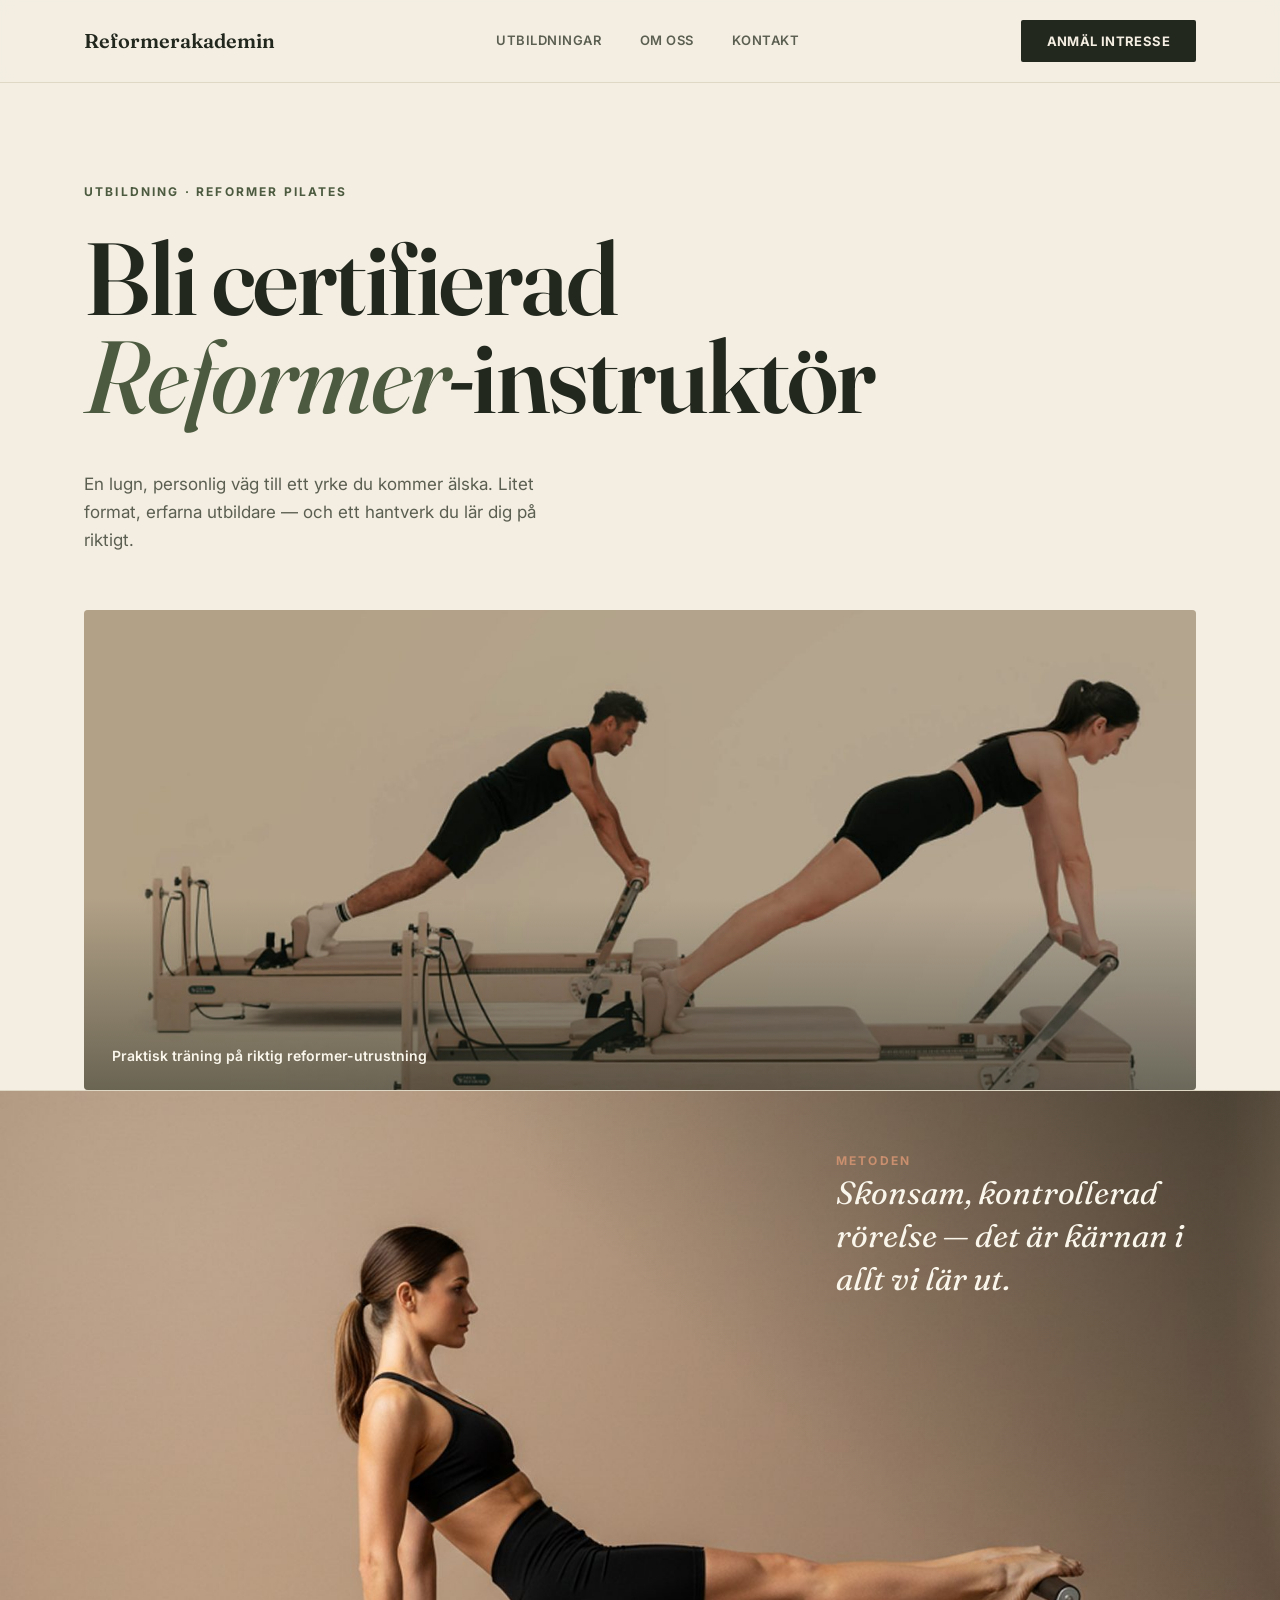
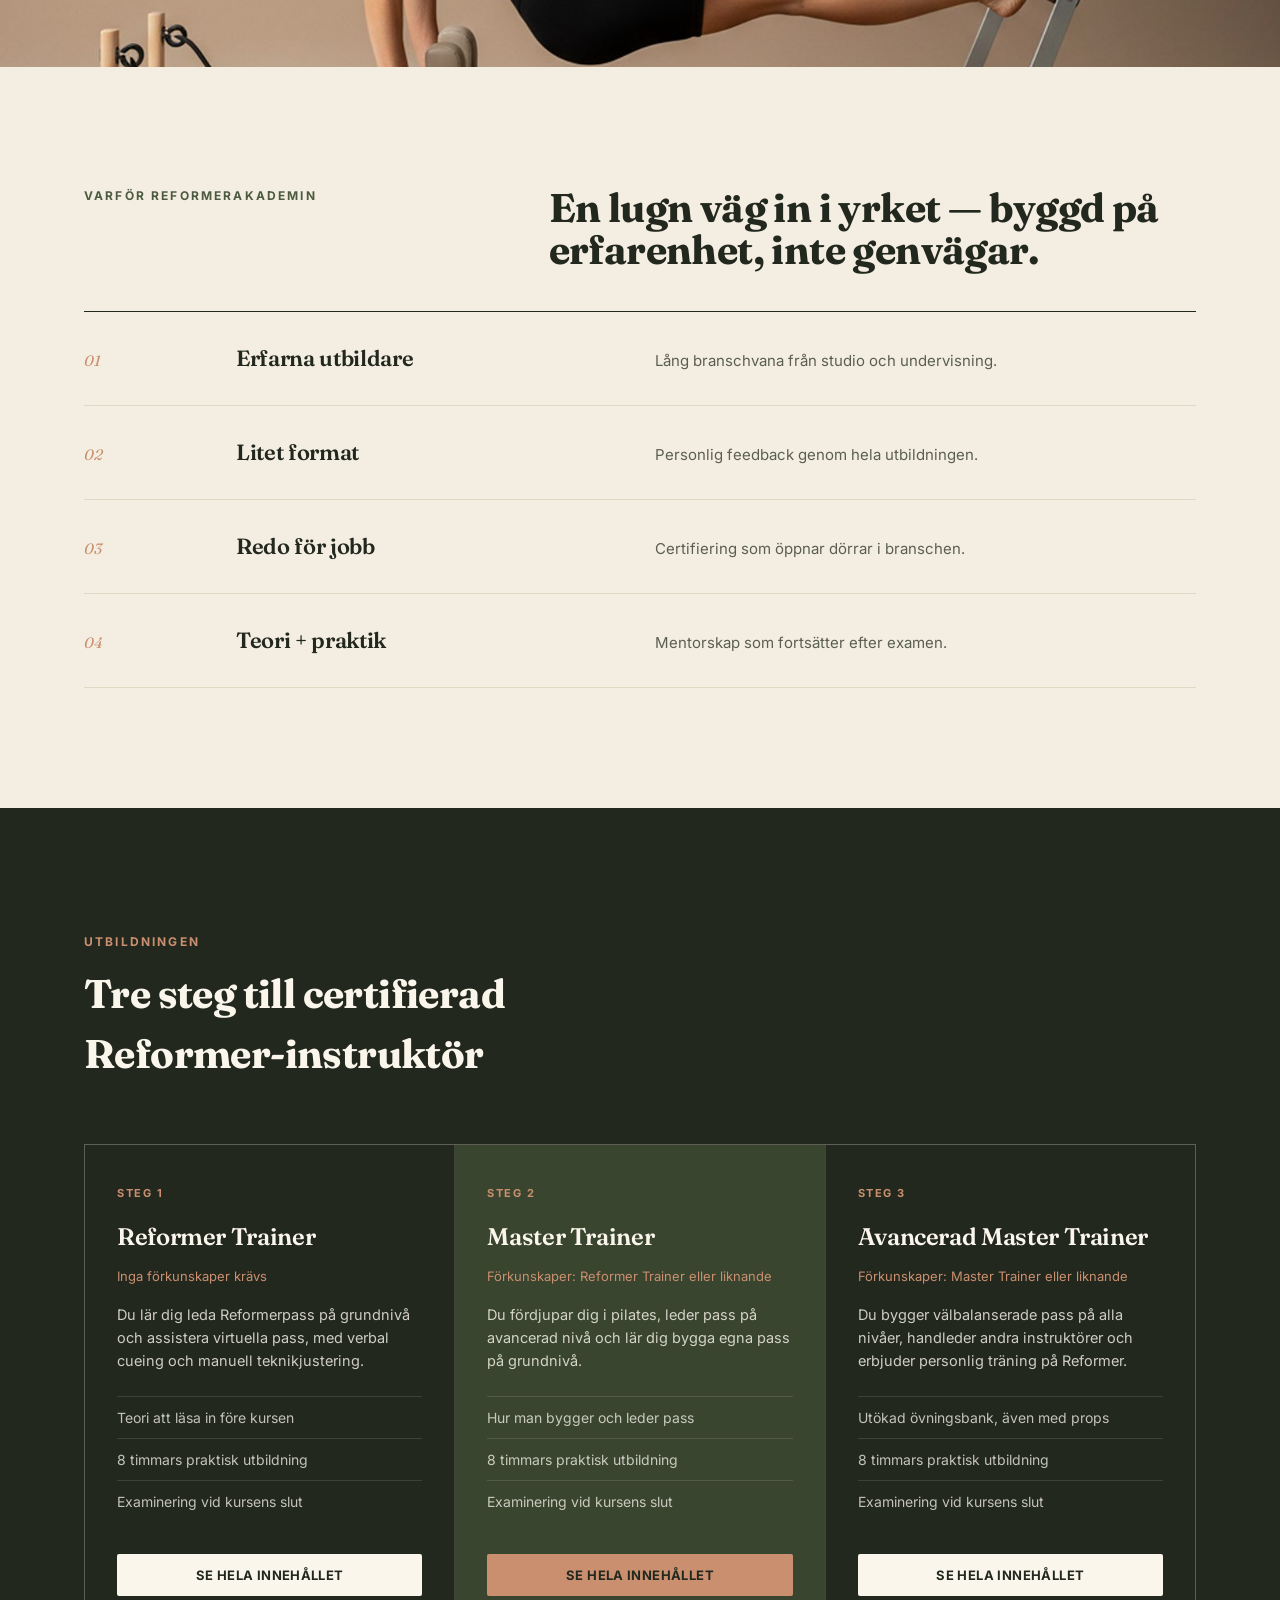
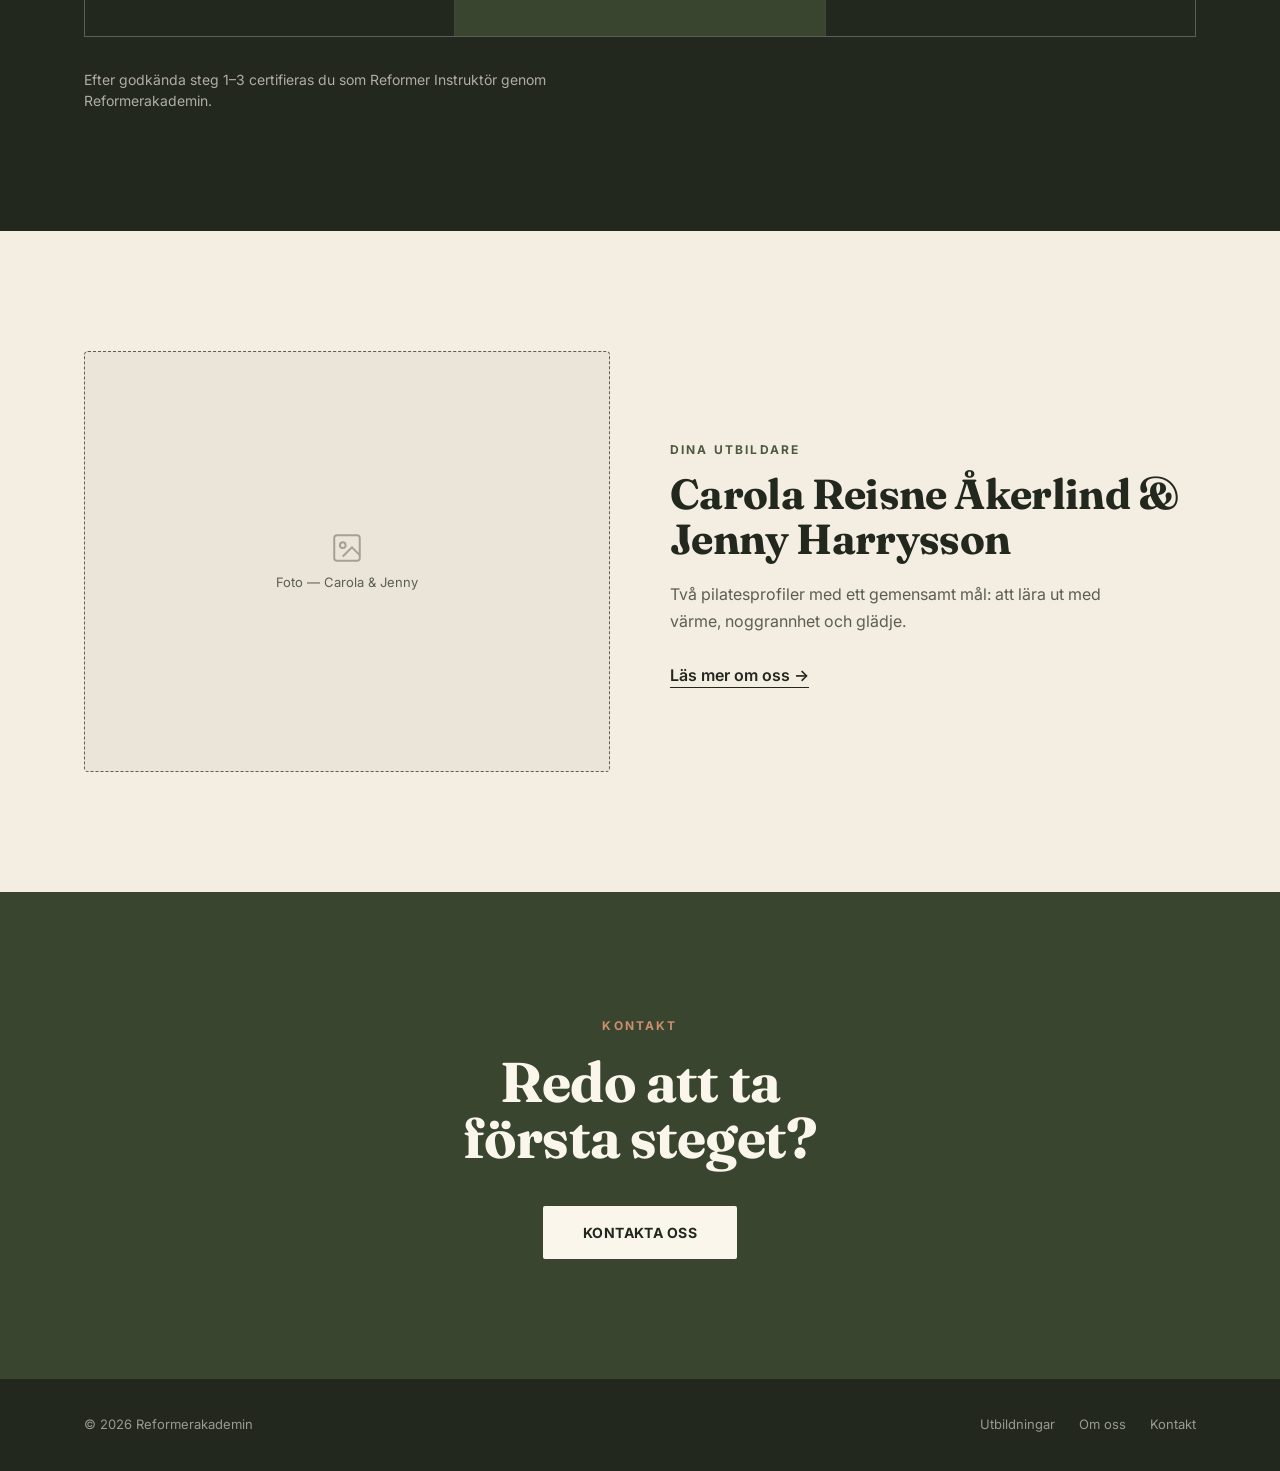
==== index.html @ a26cfe0d "Lägg in utbildningsstegen" ====
<!DOCTYPE html>
<html lang="sv">
<head>
  <meta charset="UTF-8">
  <meta name="viewport" content="width=device-width, initial-scale=1.0">
  <title>Reformerakademin — Utbildning till certifierad Reformer-instruktör</title>
  <meta name="description" content="Bli certifierad Reformer Pilates-instruktör. Personlig utbildning i litet format med erfarna utbildare och mentorskap efter examen.">
  <link rel="preconnect" href="https://fonts.googleapis.com">
  <link rel="preconnect" href="https://fonts.gstatic.com" crossorigin>
  <link href="https://fonts.googleapis.com/css2?family=Fraunces:ital,opsz,wght@0,9..144,340;0,9..144,600;0,9..144,780;1,9..144,500&family=Inter:wght@400;500;600;700&display=swap" rel="stylesheet">
  <link rel="stylesheet" href="assets/css/styles.css">
</head>
<body>
  <a class="skip-link" href="#main">Hoppa till innehåll</a>

  <!-- HEADER (samma på alla sidor) -->
  <header class="site-nav">
    <div class="wrap">
      <a href="index.html" class="logo">Reformerakademin</a>
      <nav aria-label="Huvudmeny">
        <div class="nav-links" id="nav-links">
          <a href="utbildningar.html">Utbildningar</a>
          <a href="om-oss.html">Om oss</a>
          <a href="kontakt.html">Kontakt</a>
        </div>
      </nav>
      <a href="kontakt.html" class="btn btn-primary nav-cta">Anmäl intresse</a>
      <button class="nav-toggle" aria-controls="nav-links" aria-expanded="false">Meny</button>
    </div>
  </header>

  <main id="main">

    <!-- HERO -->
    <section class="hero">
      <div class="wrap">
        <div class="hero-label">
          <span class="eyebrow">Utbildning · Reformer Pilates</span>
        </div>
        <h1>Bli certifierad<br><em>Reformer</em>-instruktör</h1>
        <div class="hero-sub">
          <p>En lugn, personlig väg till ett yrke du kommer älska. Litet format, erfarna utbildare — och ett hantverk du lär dig på riktigt.</p>
        </div>
        <div class="hero-media">
          <img src="assets/images/hero-reformer-plank.jpg" width="1639" height="908" alt="Två elever tränar plankrörelse på varsin reformer">
          <span class="cap">Praktisk träning på riktig reformer-utrustning</span>
        </div>
      </div>
    </section>

    <!-- BILDBRYTNING -->
    <div class="break">
      <img src="assets/images/metod-reformer-legpull.jpg" width="1639" height="908" alt="Elev tränar på reformer med fötterna mot fotbommen" loading="lazy">
      <div class="break-copy">
        <span class="eyebrow">Metoden</span>
        <p>Skonsam, kontrollerad rörelse — det är kärnan i allt vi lär ut.</p>
      </div>
    </div>

    <!-- VARFÖR -->
    <section class="why" id="varfor">
      <div class="wrap">
        <div class="why-top">
          <span class="eyebrow">Varför Reformerakademin</span>
          <h2>En lugn väg in i yrket — byggd på erfarenhet, inte genvägar.</h2>
        </div>
        <div class="why-list">
          <div class="why-row"><span class="mk">01</span><h3>Erfarna utbildare</h3><p>Lång branschvana från studio och undervisning.</p></div>
          <div class="why-row"><span class="mk">02</span><h3>Litet format</h3><p>Personlig feedback genom hela utbildningen.</p></div>
          <div class="why-row"><span class="mk">03</span><h3>Redo för jobb</h3><p>Certifiering som öppnar dörrar i branschen.</p></div>
          <div class="why-row"><span class="mk">04</span><h3>Teori + praktik</h3><p>Mentorskap som fortsätter efter examen.</p></div>
        </div>
      </div>
    </section>

    <!-- UTBILDNINGEN: tre steg -->
    <section class="pricing" id="utbildning">
      <div class="wrap">
        <span class="eyebrow">Utbildningen</span>
        <h2>Tre steg till certifierad Reformer-instruktör</h2>
        <div class="plans">
          <div class="plan">
            <span class="tagline">Steg 1</span>
            <h3>Reformer Trainer</h3>
            <p class="req">Inga förkunskaper krävs</p>
            <p class="summary">Du lär dig leda Reformerpass på grundnivå och assistera virtuella pass, med verbal cueing och manuell teknikjustering.</p>
            <ul>
              <li>Teori att läsa in före kursen</li>
              <li>8 timmars praktisk utbildning</li>
              <li>Examinering vid kursens slut</li>
            </ul>
            <a href="utbildningar.html#steg-1" class="btn">Se hela innehållet</a>
          </div>
          <div class="plan featured">
            <span class="tagline">Steg 2</span>
            <h3>Master Trainer</h3>
            <p class="req">Förkunskaper: Reformer Trainer eller liknande</p>
            <p class="summary">Du fördjupar dig i pilates, leder pass på avancerad nivå och lär dig bygga egna pass på grundnivå.</p>
            <ul>
              <li>Hur man bygger och leder pass</li>
              <li>8 timmars praktisk utbildning</li>
              <li>Examinering vid kursens slut</li>
            </ul>
            <a href="utbildningar.html#steg-2" class="btn">Se hela innehållet</a>
          </div>
          <div class="plan">
            <span class="tagline">Steg 3</span>
            <h3>Avancerad Master Trainer</h3>
            <p class="req">Förkunskaper: Master Trainer eller liknande</p>
            <p class="summary">Du bygger välbalanserade pass på alla nivåer, handleder andra instruktörer och erbjuder personlig träning på Reformer.</p>
            <ul>
              <li>Utökad övningsbank, även med props</li>
              <li>8 timmars praktisk utbildning</li>
              <li>Examinering vid kursens slut</li>
            </ul>
            <a href="utbildningar.html#steg-3" class="btn">Se hela innehållet</a>
          </div>
        </div>
        <p class="plans-note">Efter godkända steg 1–3 certifieras du som Reformer Instruktör genom Reformerakademin.</p>
      </div>
    </section>

    <!-- OM OSS-TEASER -->
    <section class="teaser">
      <div class="wrap teaser-grid">
        <div class="photo-placeholder" role="img" aria-label="Plats för foto av Carola och Jenny">
          <svg viewBox="0 0 24 24" fill="none" stroke="currentColor" stroke-width="1.4"><rect x="3" y="3" width="18" height="18" rx="2"/><circle cx="9" cy="10" r="2"/><path d="M21 17l-5.5-5.5L9 18"/></svg>
          <span>Foto — Carola &amp; Jenny</span>
        </div>
        <div>
          <span class="eyebrow">Dina utbildare</span>
          <h2>Carola Reisne Åkerlind &amp; Jenny Harrysson</h2>
          <p>Två pilatesprofiler med ett gemensamt mål: att lära ut med värme, noggrannhet och glädje.</p>
          <a href="om-oss.html" class="text-link">Läs mer om oss →</a>
        </div>
      </div>
    </section>

    <!-- CTA -->
    <section class="cta">
      <div class="wrap">
        <span class="eyebrow">Kontakt</span>
        <h2>Redo att ta<br>första steget?</h2>
        <a href="kontakt.html" class="btn btn-light">Kontakta oss</a>
      </div>
    </section>

  </main>

  <!-- FOOTER (samma på alla sidor) -->
  <footer class="site-footer">
    <div class="wrap">
      <span>© 2026 Reformerakademin</span>
      <div class="footer-links">
        <a href="utbildningar.html">Utbildningar</a>
        <a href="om-oss.html">Om oss</a>
        <a href="kontakt.html">Kontakt</a>
      </div>
    </div>
  </footer>

  <script src="assets/js/main.js" defer></script>
</body>
</html>
---- assets/css/styles.css ----
/* ==========================================================================
   Reformerakademin — styles.css
   1. Design tokens (ändra färger & typsnitt HÄR)
   2. Bas
   3. Komponenter (nav, knappar, sektioner)
   4. Sidspecifikt (om-oss, kontakt)
   5. Responsivt
   ========================================================================== */

/* 1. DESIGN TOKENS ------------------------------------------------------- */
:root {
  /* Färger */
  --cream: #F4EEE2;        /* primär bakgrund (beige) */
  --paper: #FAF6EC;        /* ljusare ytor */
  --ink: #23281F;          /* text & mörka sektioner */
  --ink-soft: #5B5F51;     /* sekundär text */
  --moss: #4C5B3F;         /* sekundärfärg (mossgrön) */
  --moss-deep: #3A4530;    /* mörkare grön */
  --blush: #C98F6E;        /* accent (varm lera) */
  --line: #DFD8C4;         /* tunna linjer */

  /* Typsnitt (byt även <link> till Google Fonts i HTML-filerna) */
  --font-display: 'Fraunces', Georgia, serif;
  --font-body: 'Inter', system-ui, sans-serif;

  /* Layout */
  --wrap: 1200px;
  --gutter: 44px;
}

/* 2. BAS ----------------------------------------------------------------- */
*, *::before, *::after { box-sizing: border-box; margin: 0; padding: 0; }
html { scroll-behavior: smooth; }
body {
  background: var(--cream);
  color: var(--ink);
  font-family: var(--font-body);
  -webkit-font-smoothing: antialiased;
  line-height: 1.5;
}
img { max-width: 100%; display: block; }
a { color: inherit; text-decoration: none; }
h1, h2, h3 { font-family: var(--font-display); letter-spacing: -.015em; }
.wrap { max-width: var(--wrap); margin: 0 auto; padding: 0 var(--gutter); }
.eyebrow {
  font-size: 12px; letter-spacing: .18em; text-transform: uppercase;
  color: var(--moss); font-weight: 700;
}
.skip-link {
  position: absolute; left: -9999px; top: 8px; background: var(--ink); color: var(--paper);
  padding: 10px 16px; z-index: 100;
}
.skip-link:focus { left: 8px; }
:focus-visible { outline: 2px solid var(--blush); outline-offset: 3px; }

/* 3. KOMPONENTER --------------------------------------------------------- */

/* Knappar */
.btn {
  display: inline-block; padding: 13px 26px; border-radius: 2px; border: 0; cursor: pointer;
  font: 700 13px var(--font-body); letter-spacing: .03em; text-transform: uppercase;
}
.btn-primary { background: var(--ink); color: var(--cream); }
.btn-primary:hover { background: var(--moss-deep); }
.btn-light { background: var(--paper); color: var(--ink); }
.btn-blush { background: var(--blush); color: var(--ink); }

/* Navigation */
.site-nav {
  position: sticky; top: 0; z-index: 50;
  background: rgba(244, 238, 226, .92); backdrop-filter: blur(8px);
  border-bottom: 1px solid var(--line);
}
.site-nav .wrap { display: flex; align-items: center; justify-content: space-between; height: 82px; }
.logo { font-family: var(--font-display); font-weight: 600; font-size: 20px; }
.nav-links { display: flex; gap: 38px; font-size: 13px; letter-spacing: .04em; text-transform: uppercase; font-weight: 600; color: var(--ink-soft); }
.nav-links a:hover, .nav-links a[aria-current="page"] { color: var(--moss); }
.nav-toggle { display: none; background: none; border: 1px solid var(--ink); padding: 8px 14px; font: 600 12px var(--font-body); letter-spacing: .06em; text-transform: uppercase; cursor: pointer; color: var(--ink); }
.nav-cta { display: inline-block; }

/* Hero */
.hero { padding: 100px 0 0; border-bottom: 1px solid var(--line); }
.hero-label { display: flex; justify-content: space-between; align-items: baseline; margin-bottom: 28px; }
.hero h1 { font-size: clamp(44px, 8vw, 112px); line-height: .96; font-weight: 600; }
.hero h1 em { font-style: italic; font-weight: 500; color: var(--moss); }
.hero-sub { padding: 44px 0 0; }
.hero-sub p { font-size: 17px; color: var(--ink-soft); line-height: 1.65; max-width: 460px; }
.hero-media { position: relative; height: 480px; margin-top: 56px; overflow: hidden; border-radius: 4px; background: #DED2BC; }
.hero-media img { width: 100%; height: 100%; object-fit: cover; object-position: center 42%; }
.hero-media::after { content: ""; position: absolute; inset: 0; background: linear-gradient(180deg, rgba(35,40,31,0) 60%, rgba(35,40,31,.5) 100%); }
.hero-media .cap { position: absolute; bottom: 24px; left: 28px; color: var(--paper); font-size: 14px; z-index: 2; font-weight: 600; }

/* Bildbrytning */
.break { position: relative; height: 64vh; min-height: 440px; overflow: hidden; }
.break img { width: 100%; height: 100%; object-fit: cover; object-position: center 38%; }
/* Texten ligger uppe till höger, där bilden har tom yta (motivet sitter till vänster/mitten) */
.break::after { content: ""; position: absolute; inset: 0; background: linear-gradient(225deg, rgba(35,40,31,.5) 0%, rgba(35,40,31,0) 45%); }
.break-copy { position: absolute; z-index: 2; right: max(var(--gutter), calc((100vw - var(--wrap)) / 2 + var(--gutter))); top: 56px; max-width: 360px; }
.break-copy .eyebrow { color: var(--blush); margin-bottom: 16px; }
.break-copy p { font-family: var(--font-display); font-style: italic; font-size: clamp(22px, 2.6vw, 32px); color: var(--paper); line-height: 1.35; }

/* Varför */
.why { padding: 120px 0; }
.why-top { display: grid; grid-template-columns: 1fr 1.6fr; gap: 60px; margin-bottom: 8px; }
.why-top h2 { font-size: 40px; line-height: 1.05; }
.why-list { border-top: 1px solid var(--ink); margin-top: 40px; }
.why-row { display: grid; grid-template-columns: 120px 1fr 1.4fr; gap: 32px; padding: 30px 0; border-bottom: 1px solid var(--line); align-items: baseline; }
.why-row .mk { font-family: var(--font-display); font-style: italic; font-size: 15px; color: var(--blush); }
.why-row h3 { font-size: 22px; font-weight: 600; }
.why-row p { font-size: 15px; color: var(--ink-soft); }

/* Priser */
.pricing { background: var(--ink); color: var(--paper); padding: 120px 0; }
.pricing .eyebrow { color: var(--blush); }
.pricing h2 { font-size: 40px; color: var(--paper); margin: 12px 0 60px; max-width: 520px; }
.plans { display: grid; grid-template-columns: repeat(3, 1fr); gap: 1px; background: rgba(250,246,236,.14); border: 1px solid rgba(250,246,236,.14); }
.plan { background: var(--ink); padding: 40px 32px; display: flex; flex-direction: column; }
.plan.featured { background: var(--moss-deep); }
.plan .tagline { font-size: 11px; letter-spacing: .14em; text-transform: uppercase; color: var(--blush); font-weight: 700; margin-bottom: 18px; }
.plan h3 { font-size: 24px; font-weight: 600; margin-bottom: 18px; color: var(--paper); }
.plan .price { font-family: var(--font-display); font-size: 32px; font-style: italic; margin-bottom: 26px; }
.plan .price span { font: 400 13px var(--font-body); opacity: .6; }
.plan ul { list-style: none; margin-bottom: 32px; flex: 1; }
.plan li { font-size: 14px; padding: 10px 0; border-top: 1px solid rgba(250,246,236,.12); color: rgba(250,246,236,.75); }
.plan .req { font-size: 13px; color: var(--blush); margin: -6px 0 16px; }
.plan .summary { font-size: 14.5px; color: rgba(250,246,236,.8); line-height: 1.6; margin-bottom: 24px; }
.plans-note { margin-top: 32px; font-size: 14px; color: rgba(250,246,236,.65); max-width: 560px; }
.plan .btn { background: var(--paper); color: var(--ink); text-align: center; }
.plan.featured .btn { background: var(--blush); }

/* Utbildningar (egen sida) */
.step { padding: 90px 0; border-bottom: 1px solid var(--line); scroll-margin-top: 82px; }
.step:nth-of-type(even) { background: var(--paper); }
.step-head { max-width: 720px; margin-bottom: 52px; }
.step-head h2 { font-size: clamp(32px, 4.5vw, 52px); line-height: 1.05; margin: 12px 0 16px; }
.step-head .req { font-size: 13px; text-transform: uppercase; letter-spacing: .08em; color: var(--moss); font-weight: 700; margin-bottom: 18px; }
.step-head p { font-size: 17px; color: var(--ink-soft); line-height: 1.65; }
.step-cols { display: grid; grid-template-columns: 1.3fr 1fr 1fr; gap: 56px; }
.step h3 { font-size: 20px; font-weight: 600; margin-bottom: 18px; padding-bottom: 14px; border-bottom: 1px solid var(--ink); }
.step h4 { font-family: var(--font-body); font-size: 12px; letter-spacing: .12em; text-transform: uppercase; color: var(--moss); font-weight: 700; margin: 22px 0 8px; }
.step h4:first-of-type { margin-top: 0; }
.step ul { list-style: none; }
.step li { font-size: 15px; color: var(--ink-soft); line-height: 1.5; padding: 8px 0; border-bottom: 1px solid var(--line); }
.step li:last-child { border-bottom: 0; }
.step ul.checks li { padding-left: 26px; position: relative; }
.step ul.checks li::before { content: "✓"; position: absolute; left: 0; color: var(--moss); font-weight: 700; }
.cert-note { padding: 80px 0; text-align: center; }
.cert-note p { font-family: var(--font-display); font-size: clamp(22px, 3vw, 32px); line-height: 1.3; max-width: 760px; margin: 14px auto 0; }

/* Om oss-teaser (startsida) */
.teaser { padding: 120px 0; }
.teaser-grid { display: grid; grid-template-columns: 1fr 1fr; gap: 60px; align-items: center; }
.teaser h2 { font-size: 42px; line-height: 1.05; margin: 12px 0 20px; }
.teaser p { color: var(--ink-soft); font-size: 16px; line-height: 1.7; margin-bottom: 28px; max-width: 460px; }
.text-link { font-weight: 600; border-bottom: 1px solid var(--ink); padding-bottom: 2px; }

/* Fotoplatshållare (byt mot <img> när du har porträtt) */
.photo-placeholder {
  width: 100%; aspect-ratio: 5 / 4; border-radius: 4px; border: 1px dashed var(--ink-soft);
  background: rgba(76,91,63,.05); display: flex; flex-direction: column; align-items: center; justify-content: center;
  gap: 8px; color: var(--ink-soft); text-align: center; font-size: 13px;
}
.photo-placeholder svg { width: 34px; height: 34px; opacity: .5; }

/* CTA */
.cta { background: var(--moss-deep); color: var(--paper); padding: 120px 0; text-align: center; }
.cta .eyebrow { color: var(--blush); }
.cta h2 { font-size: clamp(36px, 5vw, 56px); margin: 18px 0 40px; line-height: 1; }
.cta .btn { padding: 18px 40px; font-size: 14px; }

/* Footer */
.site-footer { background: var(--ink); color: rgba(250,246,236,.55); padding: 36px 0; font-size: 13px; }
.site-footer .wrap { display: flex; justify-content: space-between; gap: 20px; flex-wrap: wrap; }
.site-footer a:hover { color: var(--paper); }
.footer-links { display: flex; gap: 24px; }

/* 4. SIDSPECIFIKT -------------------------------------------------------- */
.page-head { padding: 90px 0 60px; border-bottom: 1px solid var(--line); }
.page-head h1 { font-size: clamp(40px, 6vw, 80px); line-height: 1; margin-top: 14px; font-weight: 600; }
.page-head p { margin-top: 22px; font-size: 17px; color: var(--ink-soft); max-width: 560px; line-height: 1.65; }

.founders { padding: 100px 0; }
.founders-grid { display: grid; grid-template-columns: 1fr 1fr; gap: 48px; }
.founder-card { border-top: 1px solid var(--ink); padding-top: 24px; }
.founder-card .photo-placeholder { margin-bottom: 22px; }
.founder-card .role { font-size: 13px; text-transform: uppercase; letter-spacing: .08em; color: var(--moss); font-weight: 700; }
.founder-card h2 { font-size: 28px; margin: 6px 0 12px; }
.founder-card p { font-size: 15px; color: var(--ink-soft); line-height: 1.7; }

.contact { padding: 90px 0 120px; }
.contact-grid { display: grid; grid-template-columns: 1fr 1.2fr; gap: 80px; }
.contact h2 { font-size: 36px; line-height: 1.1; margin: 12px 0 18px; }
.contact-intro p { color: var(--ink-soft); line-height: 1.7; max-width: 380px; }
.form { display: grid; gap: 20px; }
.field label { display: block; font-size: 12px; letter-spacing: .1em; text-transform: uppercase; font-weight: 700; margin-bottom: 8px; color: var(--ink-soft); }
.field input, .field select, .field textarea {
  width: 100%; padding: 14px 16px; background: var(--paper); border: 1px solid var(--line); border-radius: 2px;
  font: 400 15px var(--font-body); color: var(--ink);
}
.field textarea { min-height: 150px; resize: vertical; }
.field input:focus, .field select:focus, .field textarea:focus { outline: 2px solid var(--moss); border-color: var(--moss); }
.hidden { display: none; }

.center-page { min-height: 62vh; display: flex; align-items: center; text-align: center; }
.center-page h1 { font-size: clamp(40px, 6vw, 72px); margin: 14px 0 20px; }
.center-page p { color: var(--ink-soft); margin-bottom: 32px; }

/* 5. RESPONSIVT ---------------------------------------------------------- */
@media (max-width: 900px) {
  :root { --gutter: 22px; }
  .nav-toggle { display: inline-block; }
  .nav-cta { display: none; }
  .nav-links {
    display: none; position: absolute; top: 82px; left: 0; right: 0; flex-direction: column; gap: 0;
    background: var(--cream); border-bottom: 1px solid var(--line);
  }
  .nav-links.open { display: flex; }
  .nav-links a { padding: 18px var(--gutter); border-top: 1px solid var(--line); }
  .hero { padding-top: 56px; }
  .hero-media { height: 300px; }
  .why-top, .teaser-grid, .founders-grid, .contact-grid, .plans, .step-cols { grid-template-columns: 1fr; }
  .step-cols { gap: 36px; }
  .step { padding: 64px 0; }
  .why-top { gap: 16px; }
  .why-row { grid-template-columns: 1fr; gap: 8px; }
  /* Mobil: citatet under bilden istället för över */
  .break { height: auto; min-height: 0; }
  .break img { height: 340px; }
  .break::after { display: none; }
  .break-copy { position: static; max-width: none; background: var(--ink); padding: 32px var(--gutter); }
  .contact-grid { gap: 40px; }
}
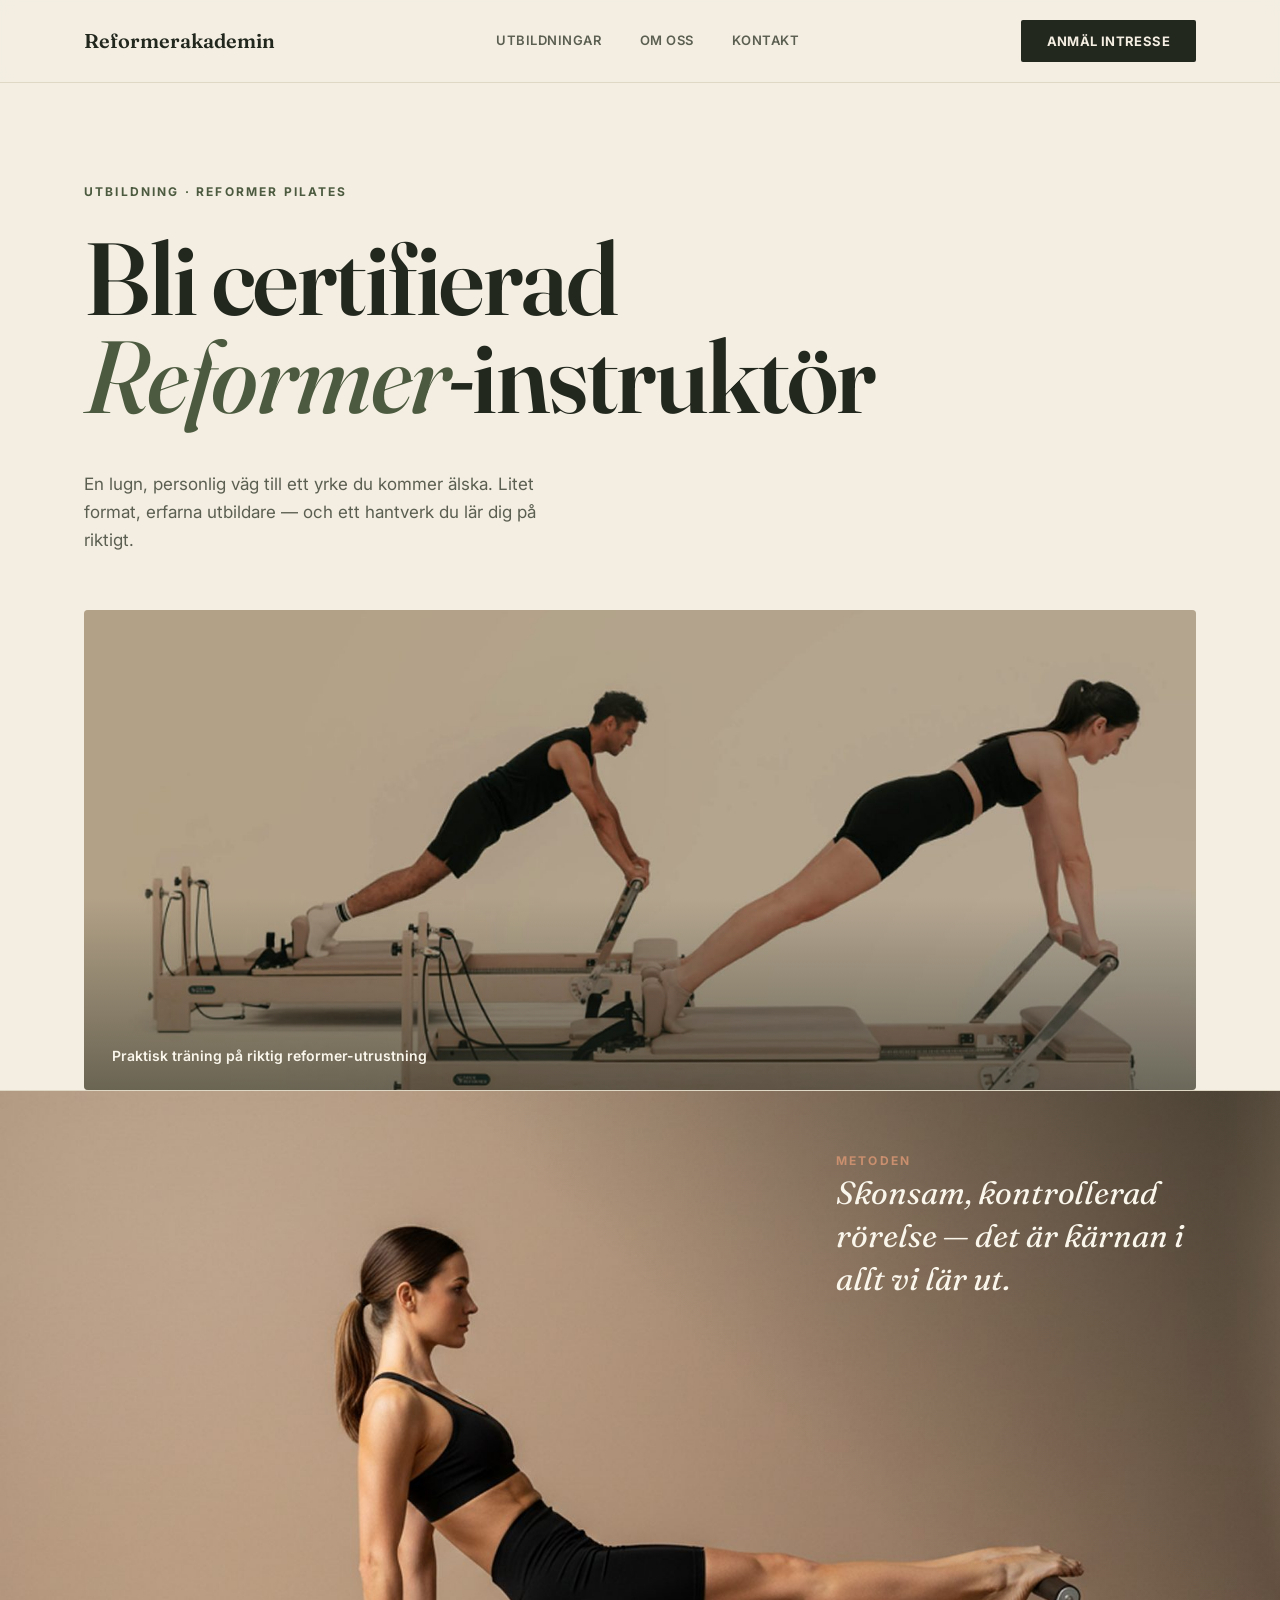
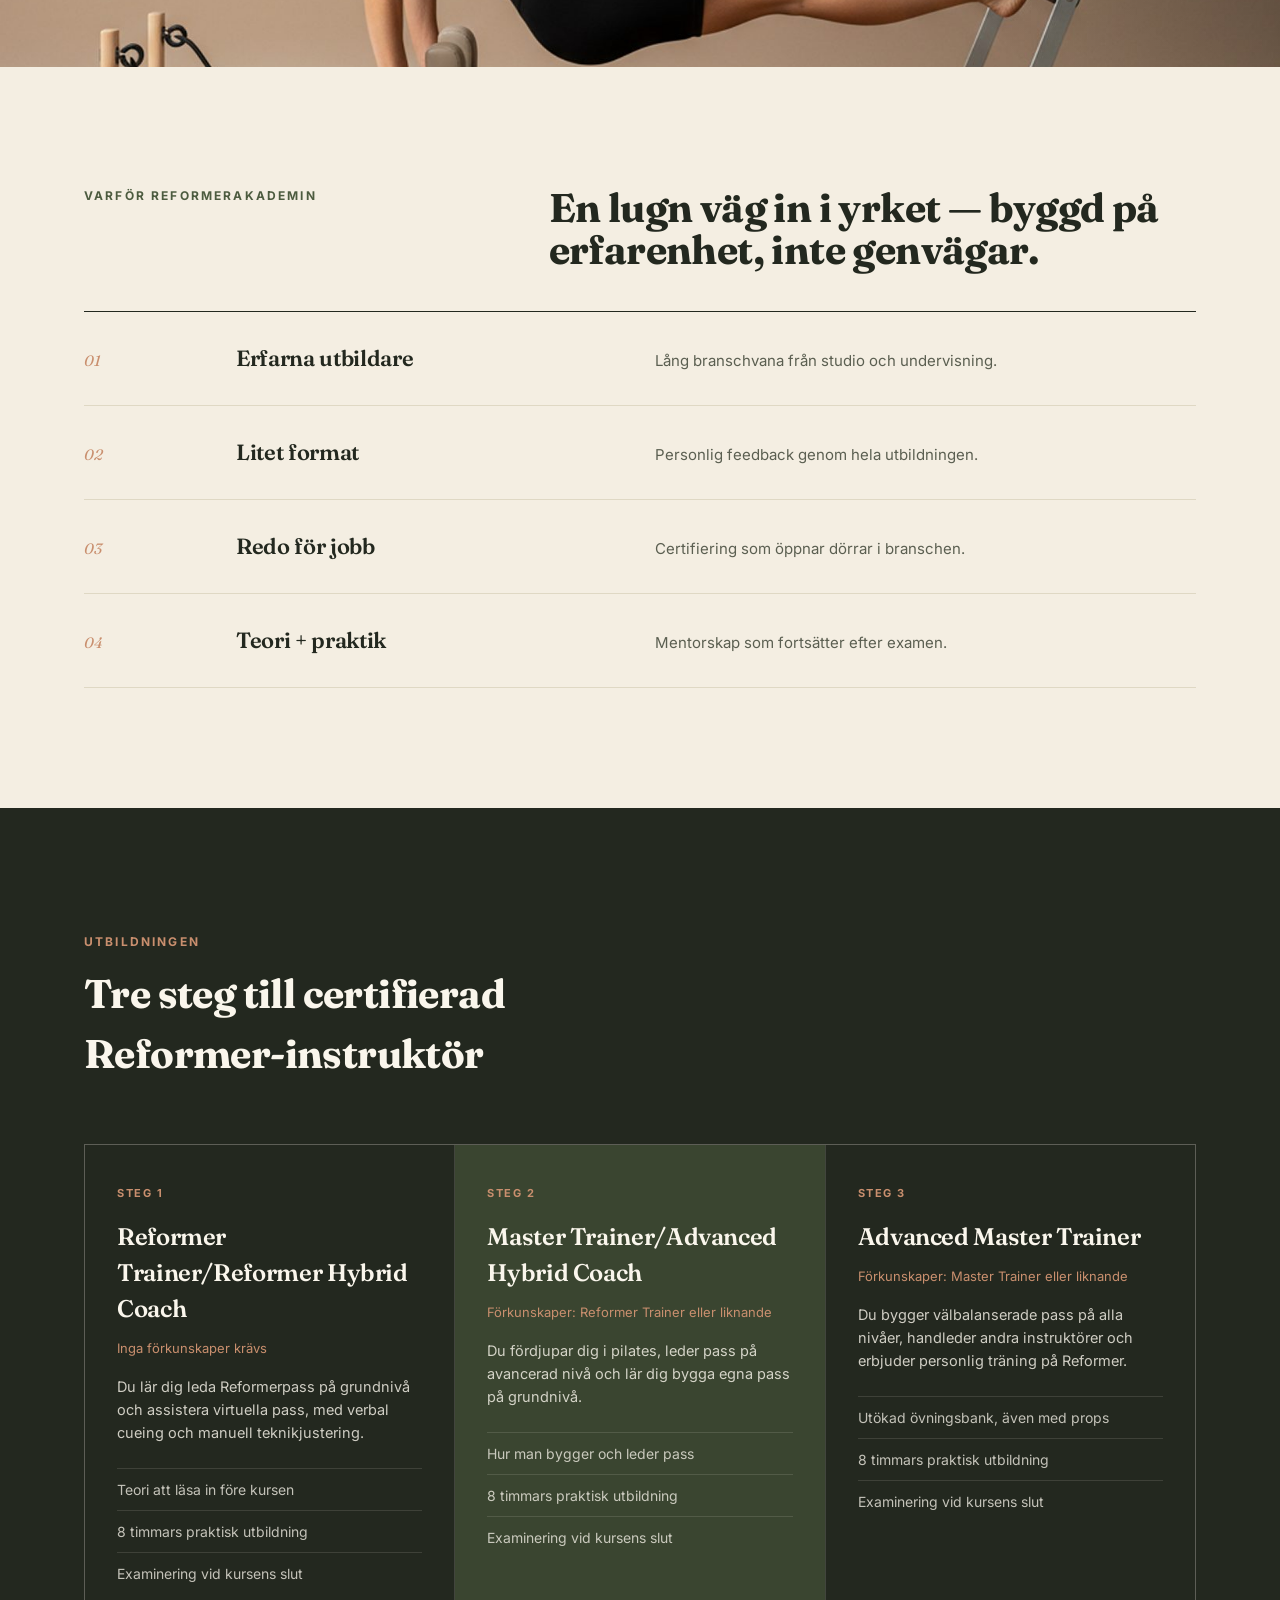
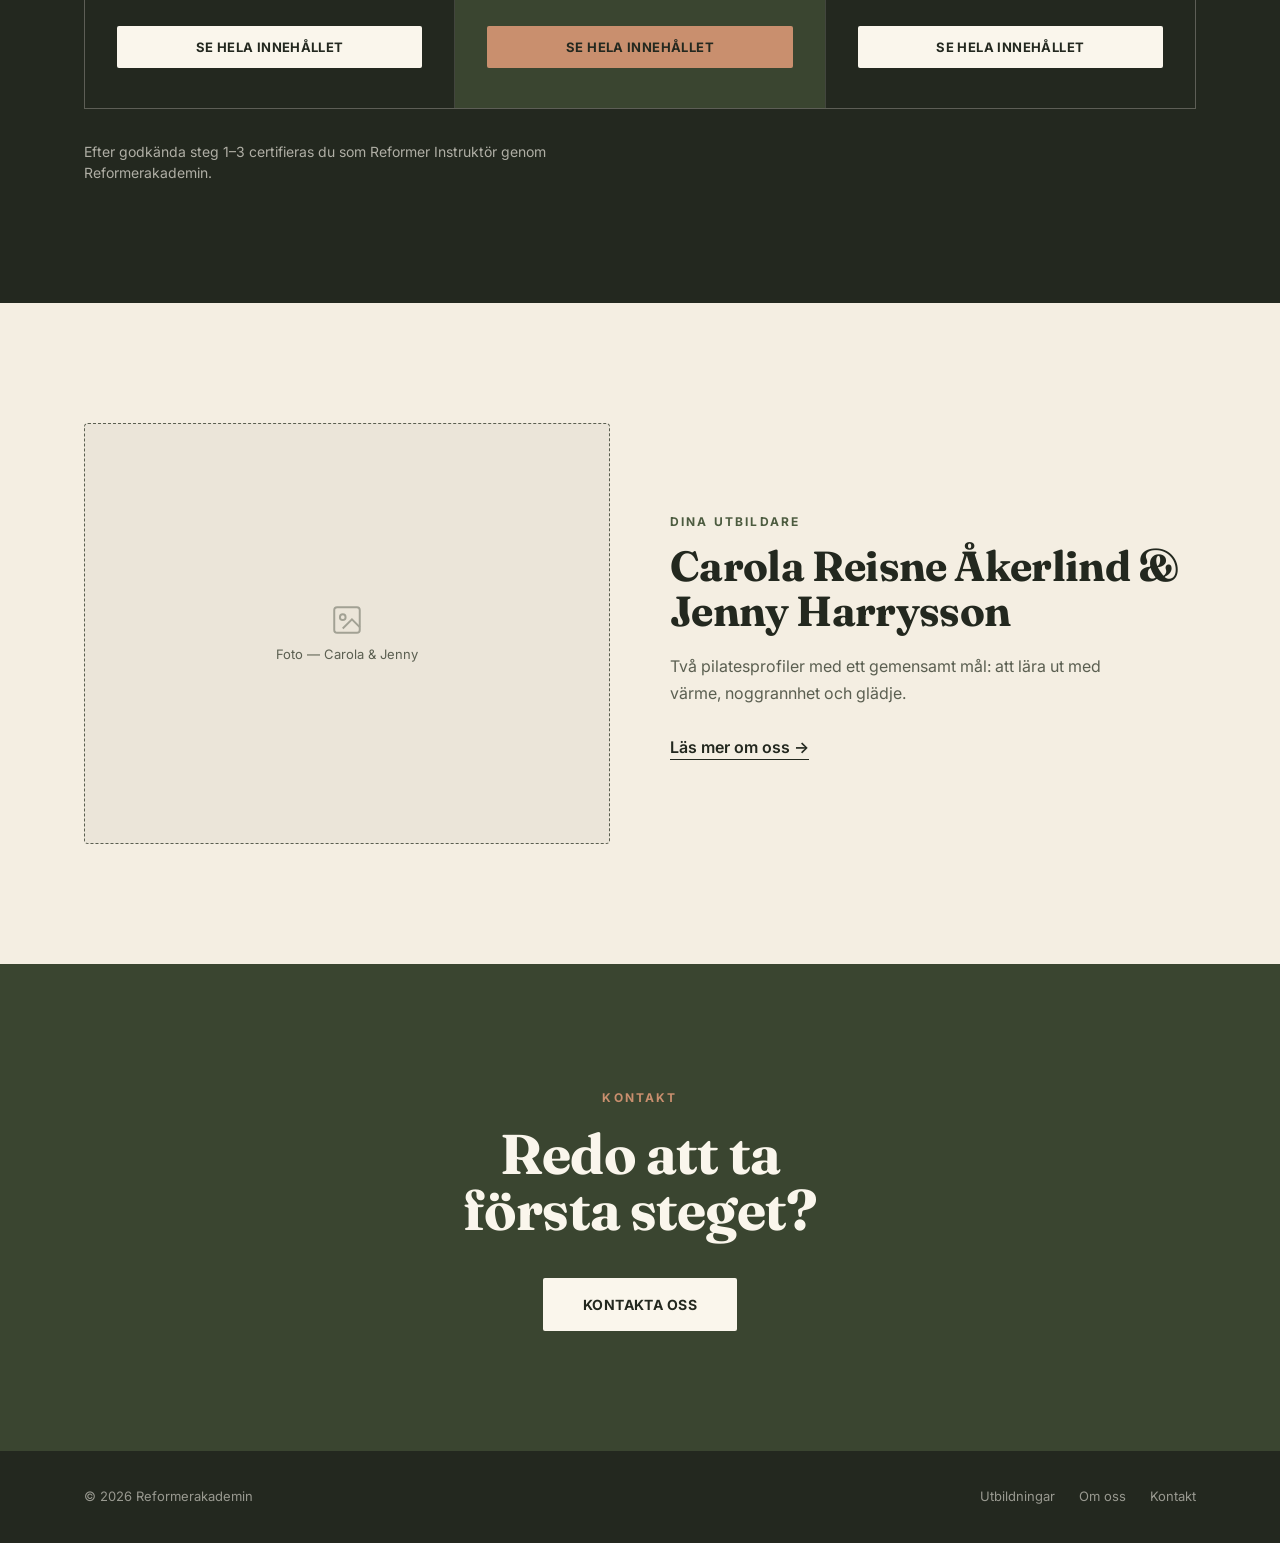
==== commit 47d97892: "ändringar i namn på utbildningar" ====
--- a/index.html
+++ b/index.html
@@ -1,164 +1,247 @@
-<!DOCTYPE html>
+<!doctype html>
 <html lang="sv">
-<head>
-  <meta charset="UTF-8">
-  <meta name="viewport" content="width=device-width, initial-scale=1.0">
-  <title>Reformerakademin — Utbildning till certifierad Reformer-instruktör</title>
-  <meta name="description" content="Bli certifierad Reformer Pilates-instruktör. Personlig utbildning i litet format med erfarna utbildare och mentorskap efter examen.">
-  <link rel="preconnect" href="https://fonts.googleapis.com">
-  <link rel="preconnect" href="https://fonts.gstatic.com" crossorigin>
-  <link href="https://fonts.googleapis.com/css2?family=Fraunces:ital,opsz,wght@0,9..144,340;0,9..144,600;0,9..144,780;1,9..144,500&family=Inter:wght@400;500;600;700&display=swap" rel="stylesheet">
-  <link rel="stylesheet" href="assets/css/styles.css">
-</head>
-<body>
-  <a class="skip-link" href="#main">Hoppa till innehåll</a>
-
-  <!-- HEADER (samma på alla sidor) -->
-  <header class="site-nav">
-    <div class="wrap">
-      <a href="index.html" class="logo">Reformerakademin</a>
-      <nav aria-label="Huvudmeny">
-        <div class="nav-links" id="nav-links">
+  <head>
+    <meta charset="UTF-8" />
+    <meta name="viewport" content="width=device-width, initial-scale=1.0" />
+    <title>
+      Reformerakademin — Utbildning till certifierad Reformer-instruktör
+    </title>
+    <meta
+      name="description"
+      content="Bli certifierad Reformer Pilates-instruktör. Personlig utbildning i litet format med erfarna utbildare och mentorskap efter examen."
+    />
+    <link rel="preconnect" href="https://fonts.googleapis.com" />
+    <link rel="preconnect" href="https://fonts.gstatic.com" crossorigin />
+    <link
+      href="https://fonts.googleapis.com/css2?family=Fraunces:ital,opsz,wght@0,9..144,340;0,9..144,600;0,9..144,780;1,9..144,500&family=Inter:wght@400;500;600;700&display=swap"
+      rel="stylesheet"
+    />
+    <link rel="stylesheet" href="assets/css/styles.css" />
+  </head>
+  <body>
+    <a class="skip-link" href="#main">Hoppa till innehåll</a>
+
+    <!-- HEADER (samma på alla sidor) -->
+    <header class="site-nav">
+      <div class="wrap">
+        <a href="index.html" class="logo">Reformerakademin</a>
+        <nav aria-label="Huvudmeny">
+          <div class="nav-links" id="nav-links">
+            <a href="utbildningar.html">Utbildningar</a>
+            <a href="om-oss.html">Om oss</a>
+            <a href="kontakt.html">Kontakt</a>
+          </div>
+        </nav>
+        <a href="kontakt.html" class="btn btn-primary nav-cta"
+          >Anmäl intresse</a
+        >
+        <button
+          class="nav-toggle"
+          aria-controls="nav-links"
+          aria-expanded="false"
+        >
+          Meny
+        </button>
+      </div>
+    </header>
+
+    <main id="main">
+      <!-- HERO -->
+      <section class="hero">
+        <div class="wrap">
+          <div class="hero-label">
+            <span class="eyebrow">Utbildning · Reformer Pilates</span>
+          </div>
+          <h1>Bli certifierad<br /><em>Reformer</em>-instruktör</h1>
+          <div class="hero-sub">
+            <p>
+              En lugn, personlig väg till ett yrke du kommer älska. Litet
+              format, erfarna utbildare — och ett hantverk du lär dig på
+              riktigt.
+            </p>
+          </div>
+          <div class="hero-media">
+            <img
+              src="assets/images/hero-reformer-plank.jpg"
+              width="1639"
+              height="908"
+              alt="Två elever tränar plankrörelse på varsin reformer"
+            />
+            <span class="cap"
+              >Praktisk träning på riktig reformer-utrustning</span
+            >
+          </div>
+        </div>
+      </section>
+
+      <!-- BILDBRYTNING -->
+      <div class="break">
+        <img
+          src="assets/images/metod-reformer-legpull.jpg"
+          width="1639"
+          height="908"
+          alt="Elev tränar på reformer med fötterna mot fotbommen"
+          loading="lazy"
+        />
+        <div class="break-copy">
+          <span class="eyebrow">Metoden</span>
+          <p>Skonsam, kontrollerad rörelse — det är kärnan i allt vi lär ut.</p>
+        </div>
+      </div>
+
+      <!-- VARFÖR -->
+      <section class="why" id="varfor">
+        <div class="wrap">
+          <div class="why-top">
+            <span class="eyebrow">Varför Reformerakademin</span>
+            <h2>
+              En lugn väg in i yrket — byggd på erfarenhet, inte genvägar.
+            </h2>
+          </div>
+          <div class="why-list">
+            <div class="why-row">
+              <span class="mk">01</span>
+              <h3>Erfarna utbildare</h3>
+              <p>Lång branschvana från studio och undervisning.</p>
+            </div>
+            <div class="why-row">
+              <span class="mk">02</span>
+              <h3>Litet format</h3>
+              <p>Personlig feedback genom hela utbildningen.</p>
+            </div>
+            <div class="why-row">
+              <span class="mk">03</span>
+              <h3>Redo för jobb</h3>
+              <p>Certifiering som öppnar dörrar i branschen.</p>
+            </div>
+            <div class="why-row">
+              <span class="mk">04</span>
+              <h3>Teori + praktik</h3>
+              <p>Mentorskap som fortsätter efter examen.</p>
+            </div>
+          </div>
+        </div>
+      </section>
+
+      <!-- UTBILDNINGEN: tre steg -->
+      <section class="pricing" id="utbildning">
+        <div class="wrap">
+          <span class="eyebrow">Utbildningen</span>
+          <h2>Tre steg till certifierad Reformer-instruktör</h2>
+          <div class="plans">
+            <div class="plan">
+              <span class="tagline">Steg 1</span>
+              <h3>Reformer Trainer/Reformer Hybrid Coach</h3>
+              <p class="req">Inga förkunskaper krävs</p>
+              <p class="summary">
+                Du lär dig leda Reformerpass på grundnivå och assistera
+                virtuella pass, med verbal cueing och manuell teknikjustering.
+              </p>
+              <ul>
+                <li>Teori att läsa in före kursen</li>
+                <li>8 timmars praktisk utbildning</li>
+                <li>Examinering vid kursens slut</li>
+              </ul>
+              <a href="utbildningar.html#steg-1" class="btn"
+                >Se hela innehållet</a
+              >
+            </div>
+            <div class="plan featured">
+              <span class="tagline">Steg 2</span>
+              <h3>Master Trainer/Advanced Hybrid Coach</h3>
+              <p class="req">Förkunskaper: Reformer Trainer eller liknande</p>
+              <p class="summary">
+                Du fördjupar dig i pilates, leder pass på avancerad nivå och lär
+                dig bygga egna pass på grundnivå.
+              </p>
+              <ul>
+                <li>Hur man bygger och leder pass</li>
+                <li>8 timmars praktisk utbildning</li>
+                <li>Examinering vid kursens slut</li>
+              </ul>
+              <a href="utbildningar.html#steg-2" class="btn"
+                >Se hela innehållet</a
+              >
+            </div>
+            <div class="plan">
+              <span class="tagline">Steg 3</span>
+              <h3>Advanced Master Trainer</h3>
+              <p class="req">Förkunskaper: Master Trainer eller liknande</p>
+              <p class="summary">
+                Du bygger välbalanserade pass på alla nivåer, handleder andra
+                instruktörer och erbjuder personlig träning på Reformer.
+              </p>
+              <ul>
+                <li>Utökad övningsbank, även med props</li>
+                <li>8 timmars praktisk utbildning</li>
+                <li>Examinering vid kursens slut</li>
+              </ul>
+              <a href="utbildningar.html#steg-3" class="btn"
+                >Se hela innehållet</a
+              >
+            </div>
+          </div>
+          <p class="plans-note">
+            Efter godkända steg 1–3 certifieras du som Reformer Instruktör genom
+            Reformerakademin.
+          </p>
+        </div>
+      </section>
+
+      <!-- OM OSS-TEASER -->
+      <section class="teaser">
+        <div class="wrap teaser-grid">
+          <div
+            class="photo-placeholder"
+            role="img"
+            aria-label="Plats för foto av Carola och Jenny"
+          >
+            <svg
+              viewBox="0 0 24 24"
+              fill="none"
+              stroke="currentColor"
+              stroke-width="1.4"
+            >
+              <rect x="3" y="3" width="18" height="18" rx="2" />
+              <circle cx="9" cy="10" r="2" />
+              <path d="M21 17l-5.5-5.5L9 18" />
+            </svg>
+            <span>Foto — Carola &amp; Jenny</span>
+          </div>
+          <div>
+            <span class="eyebrow">Dina utbildare</span>
+            <h2>Carola Reisne Åkerlind &amp; Jenny Harrysson</h2>
+            <p>
+              Två pilatesprofiler med ett gemensamt mål: att lära ut med värme,
+              noggrannhet och glädje.
+            </p>
+            <a href="om-oss.html" class="text-link">Läs mer om oss →</a>
+          </div>
+        </div>
+      </section>
+
+      <!-- CTA -->
+      <section class="cta">
+        <div class="wrap">
+          <span class="eyebrow">Kontakt</span>
+          <h2>Redo att ta<br />första steget?</h2>
+          <a href="kontakt.html" class="btn btn-light">Kontakta oss</a>
+        </div>
+      </section>
+    </main>
+
+    <!-- FOOTER (samma på alla sidor) -->
+    <footer class="site-footer">
+      <div class="wrap">
+        <span>© 2026 Reformerakademin</span>
+        <div class="footer-links">
           <a href="utbildningar.html">Utbildningar</a>
           <a href="om-oss.html">Om oss</a>
           <a href="kontakt.html">Kontakt</a>
         </div>
-      </nav>
-      <a href="kontakt.html" class="btn btn-primary nav-cta">Anmäl intresse</a>
-      <button class="nav-toggle" aria-controls="nav-links" aria-expanded="false">Meny</button>
-    </div>
-  </header>
-
-  <main id="main">
-
-    <!-- HERO -->
-    <section class="hero">
-      <div class="wrap">
-        <div class="hero-label">
-          <span class="eyebrow">Utbildning · Reformer Pilates</span>
-        </div>
-        <h1>Bli certifierad<br><em>Reformer</em>-instruktör</h1>
-        <div class="hero-sub">
-          <p>En lugn, personlig väg till ett yrke du kommer älska. Litet format, erfarna utbildare — och ett hantverk du lär dig på riktigt.</p>
-        </div>
-        <div class="hero-media">
-          <img src="assets/images/hero-reformer-plank.jpg" width="1639" height="908" alt="Två elever tränar plankrörelse på varsin reformer">
-          <span class="cap">Praktisk träning på riktig reformer-utrustning</span>
-        </div>
       </div>
-    </section>
-
-    <!-- BILDBRYTNING -->
-    <div class="break">
-      <img src="assets/images/metod-reformer-legpull.jpg" width="1639" height="908" alt="Elev tränar på reformer med fötterna mot fotbommen" loading="lazy">
-      <div class="break-copy">
-        <span class="eyebrow">Metoden</span>
-        <p>Skonsam, kontrollerad rörelse — det är kärnan i allt vi lär ut.</p>
-      </div>
-    </div>
-
-    <!-- VARFÖR -->
-    <section class="why" id="varfor">
-      <div class="wrap">
-        <div class="why-top">
-          <span class="eyebrow">Varför Reformerakademin</span>
-          <h2>En lugn väg in i yrket — byggd på erfarenhet, inte genvägar.</h2>
-        </div>
-        <div class="why-list">
-          <div class="why-row"><span class="mk">01</span><h3>Erfarna utbildare</h3><p>Lång branschvana från studio och undervisning.</p></div>
-          <div class="why-row"><span class="mk">02</span><h3>Litet format</h3><p>Personlig feedback genom hela utbildningen.</p></div>
-          <div class="why-row"><span class="mk">03</span><h3>Redo för jobb</h3><p>Certifiering som öppnar dörrar i branschen.</p></div>
-          <div class="why-row"><span class="mk">04</span><h3>Teori + praktik</h3><p>Mentorskap som fortsätter efter examen.</p></div>
-        </div>
-      </div>
-    </section>
-
-    <!-- UTBILDNINGEN: tre steg -->
-    <section class="pricing" id="utbildning">
-      <div class="wrap">
-        <span class="eyebrow">Utbildningen</span>
-        <h2>Tre steg till certifierad Reformer-instruktör</h2>
-        <div class="plans">
-          <div class="plan">
-            <span class="tagline">Steg 1</span>
-            <h3>Reformer Trainer</h3>
-            <p class="req">Inga förkunskaper krävs</p>
-            <p class="summary">Du lär dig leda Reformerpass på grundnivå och assistera virtuella pass, med verbal cueing och manuell teknikjustering.</p>
-            <ul>
-              <li>Teori att läsa in före kursen</li>
-              <li>8 timmars praktisk utbildning</li>
-              <li>Examinering vid kursens slut</li>
-            </ul>
-            <a href="utbildningar.html#steg-1" class="btn">Se hela innehållet</a>
-          </div>
-          <div class="plan featured">
-            <span class="tagline">Steg 2</span>
-            <h3>Master Trainer</h3>
-            <p class="req">Förkunskaper: Reformer Trainer eller liknande</p>
-            <p class="summary">Du fördjupar dig i pilates, leder pass på avancerad nivå och lär dig bygga egna pass på grundnivå.</p>
-            <ul>
-              <li>Hur man bygger och leder pass</li>
-              <li>8 timmars praktisk utbildning</li>
-              <li>Examinering vid kursens slut</li>
-            </ul>
-            <a href="utbildningar.html#steg-2" class="btn">Se hela innehållet</a>
-          </div>
-          <div class="plan">
-            <span class="tagline">Steg 3</span>
-            <h3>Avancerad Master Trainer</h3>
-            <p class="req">Förkunskaper: Master Trainer eller liknande</p>
-            <p class="summary">Du bygger välbalanserade pass på alla nivåer, handleder andra instruktörer och erbjuder personlig träning på Reformer.</p>
-            <ul>
-              <li>Utökad övningsbank, även med props</li>
-              <li>8 timmars praktisk utbildning</li>
-              <li>Examinering vid kursens slut</li>
-            </ul>
-            <a href="utbildningar.html#steg-3" class="btn">Se hela innehållet</a>
-          </div>
-        </div>
-        <p class="plans-note">Efter godkända steg 1–3 certifieras du som Reformer Instruktör genom Reformerakademin.</p>
-      </div>
-    </section>
-
-    <!-- OM OSS-TEASER -->
-    <section class="teaser">
-      <div class="wrap teaser-grid">
-        <div class="photo-placeholder" role="img" aria-label="Plats för foto av Carola och Jenny">
-          <svg viewBox="0 0 24 24" fill="none" stroke="currentColor" stroke-width="1.4"><rect x="3" y="3" width="18" height="18" rx="2"/><circle cx="9" cy="10" r="2"/><path d="M21 17l-5.5-5.5L9 18"/></svg>
-          <span>Foto — Carola &amp; Jenny</span>
-        </div>
-        <div>
-          <span class="eyebrow">Dina utbildare</span>
-          <h2>Carola Reisne Åkerlind &amp; Jenny Harrysson</h2>
-          <p>Två pilatesprofiler med ett gemensamt mål: att lära ut med värme, noggrannhet och glädje.</p>
-          <a href="om-oss.html" class="text-link">Läs mer om oss →</a>
-        </div>
-      </div>
-    </section>
-
-    <!-- CTA -->
-    <section class="cta">
-      <div class="wrap">
-        <span class="eyebrow">Kontakt</span>
-        <h2>Redo att ta<br>första steget?</h2>
-        <a href="kontakt.html" class="btn btn-light">Kontakta oss</a>
-      </div>
-    </section>
-
-  </main>
-
-  <!-- FOOTER (samma på alla sidor) -->
-  <footer class="site-footer">
-    <div class="wrap">
-      <span>© 2026 Reformerakademin</span>
-      <div class="footer-links">
-        <a href="utbildningar.html">Utbildningar</a>
-        <a href="om-oss.html">Om oss</a>
-        <a href="kontakt.html">Kontakt</a>
-      </div>
-    </div>
-  </footer>
-
-  <script src="assets/js/main.js" defer></script>
-</body>
+    </footer>
+
+    <script src="assets/js/main.js" defer></script>
+  </body>
 </html>
--- a/assets/css/styles.css
+++ b/assets/css/styles.css
@@ -10,18 +10,18 @@
 /* 1. DESIGN TOKENS ------------------------------------------------------- */
 :root {
   /* Färger */
-  --cream: #F4EEE2;        /* primär bakgrund (beige) */
-  --paper: #FAF6EC;        /* ljusare ytor */
-  --ink: #23281F;          /* text & mörka sektioner */
-  --ink-soft: #5B5F51;     /* sekundär text */
-  --moss: #4C5B3F;         /* sekundärfärg (mossgrön) */
-  --moss-deep: #3A4530;    /* mörkare grön */
-  --blush: #C98F6E;        /* accent (varm lera) */
-  --line: #DFD8C4;         /* tunna linjer */
+  --cream: #f4eee2; /* primär bakgrund (beige) */
+  --paper: #faf6ec; /* ljusare ytor */
+  --ink: #23281f; /* text & mörka sektioner */
+  --ink-soft: #5b5f51; /* sekundär text */
+  --moss: #4c5b3f; /* sekundärfärg (mossgrön) */
+  --moss-deep: #3a4530; /* mörkare grön */
+  --blush: #c98f6e; /* accent (varm lera) */
+  --line: #dfd8c4; /* tunna linjer */
 
   /* Typsnitt (byt även <link> till Google Fonts i HTML-filerna) */
-  --font-display: 'Fraunces', Georgia, serif;
-  --font-body: 'Inter', system-ui, sans-serif;
+  --font-display: "Fraunces", Georgia, serif;
+  --font-body: "Inter", system-ui, sans-serif;
 
   /* Layout */
   --wrap: 1200px;
@@ -29,8 +29,16 @@
 }
 
 /* 2. BAS ----------------------------------------------------------------- */
-*, *::before, *::after { box-sizing: border-box; margin: 0; padding: 0; }
-html { scroll-behavior: smooth; }
+*,
+*::before,
+*::after {
+  box-sizing: border-box;
+  margin: 0;
+  padding: 0;
+}
+html {
+  scroll-behavior: smooth;
+}
 body {
   background: var(--cream);
   color: var(--ink);
@@ -38,195 +46,863 @@
   -webkit-font-smoothing: antialiased;
   line-height: 1.5;
 }
-img { max-width: 100%; display: block; }
-a { color: inherit; text-decoration: none; }
-h1, h2, h3 { font-family: var(--font-display); letter-spacing: -.015em; }
-.wrap { max-width: var(--wrap); margin: 0 auto; padding: 0 var(--gutter); }
+img {
+  max-width: 100%;
+  display: block;
+}
+a {
+  color: inherit;
+  text-decoration: none;
+}
+h1,
+h2,
+h3 {
+  font-family: var(--font-display);
+  letter-spacing: -0.015em;
+}
+.wrap {
+  max-width: var(--wrap);
+  margin: 0 auto;
+  padding: 0 var(--gutter);
+}
 .eyebrow {
-  font-size: 12px; letter-spacing: .18em; text-transform: uppercase;
-  color: var(--moss); font-weight: 700;
+  font-size: 12px;
+  letter-spacing: 0.18em;
+  text-transform: uppercase;
+  color: var(--moss);
+  font-weight: 700;
 }
 .skip-link {
-  position: absolute; left: -9999px; top: 8px; background: var(--ink); color: var(--paper);
-  padding: 10px 16px; z-index: 100;
-}
-.skip-link:focus { left: 8px; }
-:focus-visible { outline: 2px solid var(--blush); outline-offset: 3px; }
+  position: absolute;
+  left: -9999px;
+  top: 8px;
+  background: var(--ink);
+  color: var(--paper);
+  padding: 10px 16px;
+  z-index: 100;
+}
+.skip-link:focus {
+  left: 8px;
+}
+:focus-visible {
+  outline: 2px solid var(--blush);
+  outline-offset: 3px;
+}
 
 /* 3. KOMPONENTER --------------------------------------------------------- */
 
 /* Knappar */
 .btn {
-  display: inline-block; padding: 13px 26px; border-radius: 2px; border: 0; cursor: pointer;
-  font: 700 13px var(--font-body); letter-spacing: .03em; text-transform: uppercase;
-}
-.btn-primary { background: var(--ink); color: var(--cream); }
-.btn-primary:hover { background: var(--moss-deep); }
-.btn-light { background: var(--paper); color: var(--ink); }
-.btn-blush { background: var(--blush); color: var(--ink); }
+  display: inline-block;
+  padding: 13px 26px;
+  border-radius: 2px;
+  border: 0;
+  cursor: pointer;
+  font: 700 13px var(--font-body);
+  letter-spacing: 0.03em;
+  text-transform: uppercase;
+}
+.btn-primary {
+  background: var(--ink);
+  color: var(--cream);
+}
+.btn-primary:hover {
+  background: var(--moss-deep);
+}
+.btn-light {
+  background: var(--paper);
+  color: var(--ink);
+}
+.btn-blush {
+  background: var(--blush);
+  color: var(--ink);
+}
 
 /* Navigation */
 .site-nav {
-  position: sticky; top: 0; z-index: 50;
-  background: rgba(244, 238, 226, .92); backdrop-filter: blur(8px);
+  position: sticky;
+  top: 0;
+  z-index: 50;
+  background: rgba(244, 238, 226, 0.92);
+  backdrop-filter: blur(8px);
   border-bottom: 1px solid var(--line);
 }
-.site-nav .wrap { display: flex; align-items: center; justify-content: space-between; height: 82px; }
-.logo { font-family: var(--font-display); font-weight: 600; font-size: 20px; }
-.nav-links { display: flex; gap: 38px; font-size: 13px; letter-spacing: .04em; text-transform: uppercase; font-weight: 600; color: var(--ink-soft); }
-.nav-links a:hover, .nav-links a[aria-current="page"] { color: var(--moss); }
-.nav-toggle { display: none; background: none; border: 1px solid var(--ink); padding: 8px 14px; font: 600 12px var(--font-body); letter-spacing: .06em; text-transform: uppercase; cursor: pointer; color: var(--ink); }
-.nav-cta { display: inline-block; }
+.site-nav .wrap {
+  display: flex;
+  align-items: center;
+  justify-content: space-between;
+  height: 82px;
+}
+.logo {
+  font-family: var(--font-display);
+  font-weight: 600;
+  font-size: 20px;
+}
+.nav-links {
+  display: flex;
+  gap: 38px;
+  font-size: 13px;
+  letter-spacing: 0.04em;
+  text-transform: uppercase;
+  font-weight: 600;
+  color: var(--ink-soft);
+}
+.nav-links a:hover,
+.nav-links a[aria-current="page"] {
+  color: var(--moss);
+}
+.nav-toggle {
+  display: none;
+  background: none;
+  border: 1px solid var(--ink);
+  padding: 8px 14px;
+  font: 600 12px var(--font-body);
+  letter-spacing: 0.06em;
+  text-transform: uppercase;
+  cursor: pointer;
+  color: var(--ink);
+}
+.nav-cta {
+  display: inline-block;
+}
 
 /* Hero */
-.hero { padding: 100px 0 0; border-bottom: 1px solid var(--line); }
-.hero-label { display: flex; justify-content: space-between; align-items: baseline; margin-bottom: 28px; }
-.hero h1 { font-size: clamp(44px, 8vw, 112px); line-height: .96; font-weight: 600; }
-.hero h1 em { font-style: italic; font-weight: 500; color: var(--moss); }
-.hero-sub { padding: 44px 0 0; }
-.hero-sub p { font-size: 17px; color: var(--ink-soft); line-height: 1.65; max-width: 460px; }
-.hero-media { position: relative; height: 480px; margin-top: 56px; overflow: hidden; border-radius: 4px; background: #DED2BC; }
-.hero-media img { width: 100%; height: 100%; object-fit: cover; object-position: center 42%; }
-.hero-media::after { content: ""; position: absolute; inset: 0; background: linear-gradient(180deg, rgba(35,40,31,0) 60%, rgba(35,40,31,.5) 100%); }
-.hero-media .cap { position: absolute; bottom: 24px; left: 28px; color: var(--paper); font-size: 14px; z-index: 2; font-weight: 600; }
+.hero {
+  padding: 100px 0 0;
+  border-bottom: 1px solid var(--line);
+}
+.hero-label {
+  display: flex;
+  justify-content: space-between;
+  align-items: baseline;
+  margin-bottom: 28px;
+}
+.hero h1 {
+  font-size: clamp(44px, 8vw, 112px);
+  line-height: 0.96;
+  font-weight: 600;
+}
+.hero h1 em {
+  font-style: italic;
+  font-weight: 500;
+  color: var(--moss);
+}
+.hero-sub {
+  padding: 44px 0 0;
+}
+.hero-sub p {
+  font-size: 17px;
+  color: var(--ink-soft);
+  line-height: 1.65;
+  max-width: 460px;
+}
+.hero-media {
+  position: relative;
+  height: 480px;
+  margin-top: 56px;
+  overflow: hidden;
+  border-radius: 4px;
+  background: #ded2bc;
+}
+.hero-media img {
+  width: 100%;
+  height: 100%;
+  object-fit: cover;
+  object-position: center 42%;
+}
+.hero-media::after {
+  content: "";
+  position: absolute;
+  inset: 0;
+  background: linear-gradient(
+    180deg,
+    rgba(35, 40, 31, 0) 60%,
+    rgba(35, 40, 31, 0.5) 100%
+  );
+}
+.hero-media .cap {
+  position: absolute;
+  bottom: 24px;
+  left: 28px;
+  color: var(--paper);
+  font-size: 14px;
+  z-index: 2;
+  font-weight: 600;
+}
 
 /* Bildbrytning */
-.break { position: relative; height: 64vh; min-height: 440px; overflow: hidden; }
-.break img { width: 100%; height: 100%; object-fit: cover; object-position: center 38%; }
+.break {
+  position: relative;
+  height: 64vh;
+  min-height: 440px;
+  overflow: hidden;
+}
+.break img {
+  width: 100%;
+  height: 100%;
+  object-fit: cover;
+  object-position: center 38%;
+}
 /* Texten ligger uppe till höger, där bilden har tom yta (motivet sitter till vänster/mitten) */
-.break::after { content: ""; position: absolute; inset: 0; background: linear-gradient(225deg, rgba(35,40,31,.5) 0%, rgba(35,40,31,0) 45%); }
-.break-copy { position: absolute; z-index: 2; right: max(var(--gutter), calc((100vw - var(--wrap)) / 2 + var(--gutter))); top: 56px; max-width: 360px; }
-.break-copy .eyebrow { color: var(--blush); margin-bottom: 16px; }
-.break-copy p { font-family: var(--font-display); font-style: italic; font-size: clamp(22px, 2.6vw, 32px); color: var(--paper); line-height: 1.35; }
+.break::after {
+  content: "";
+  position: absolute;
+  inset: 0;
+  background: linear-gradient(
+    225deg,
+    rgba(35, 40, 31, 0.5) 0%,
+    rgba(35, 40, 31, 0) 45%
+  );
+}
+.break-copy {
+  position: absolute;
+  z-index: 2;
+  right: max(var(--gutter), calc((100vw - var(--wrap)) / 2 + var(--gutter)));
+  top: 56px;
+  max-width: 360px;
+}
+.break-copy .eyebrow {
+  color: var(--blush);
+  margin-bottom: 16px;
+}
+.break-copy p {
+  font-family: var(--font-display);
+  font-style: italic;
+  font-size: clamp(22px, 2.6vw, 32px);
+  color: var(--paper);
+  line-height: 1.35;
+}
 
 /* Varför */
-.why { padding: 120px 0; }
-.why-top { display: grid; grid-template-columns: 1fr 1.6fr; gap: 60px; margin-bottom: 8px; }
-.why-top h2 { font-size: 40px; line-height: 1.05; }
-.why-list { border-top: 1px solid var(--ink); margin-top: 40px; }
-.why-row { display: grid; grid-template-columns: 120px 1fr 1.4fr; gap: 32px; padding: 30px 0; border-bottom: 1px solid var(--line); align-items: baseline; }
-.why-row .mk { font-family: var(--font-display); font-style: italic; font-size: 15px; color: var(--blush); }
-.why-row h3 { font-size: 22px; font-weight: 600; }
-.why-row p { font-size: 15px; color: var(--ink-soft); }
+.why {
+  padding: 120px 0;
+}
+.why-top {
+  display: grid;
+  grid-template-columns: 1fr 1.6fr;
+  gap: 60px;
+  margin-bottom: 8px;
+}
+.why-top h2 {
+  font-size: 40px;
+  line-height: 1.05;
+}
+.why-list {
+  border-top: 1px solid var(--ink);
+  margin-top: 40px;
+}
+.why-row {
+  display: grid;
+  grid-template-columns: 120px 1fr 1.4fr;
+  gap: 32px;
+  padding: 30px 0;
+  border-bottom: 1px solid var(--line);
+  align-items: baseline;
+}
+.why-row .mk {
+  font-family: var(--font-display);
+  font-style: italic;
+  font-size: 15px;
+  color: var(--blush);
+}
+.why-row h3 {
+  font-size: 22px;
+  font-weight: 600;
+}
+.why-row p {
+  font-size: 15px;
+  color: var(--ink-soft);
+}
 
 /* Priser */
-.pricing { background: var(--ink); color: var(--paper); padding: 120px 0; }
-.pricing .eyebrow { color: var(--blush); }
-.pricing h2 { font-size: 40px; color: var(--paper); margin: 12px 0 60px; max-width: 520px; }
-.plans { display: grid; grid-template-columns: repeat(3, 1fr); gap: 1px; background: rgba(250,246,236,.14); border: 1px solid rgba(250,246,236,.14); }
-.plan { background: var(--ink); padding: 40px 32px; display: flex; flex-direction: column; }
-.plan.featured { background: var(--moss-deep); }
-.plan .tagline { font-size: 11px; letter-spacing: .14em; text-transform: uppercase; color: var(--blush); font-weight: 700; margin-bottom: 18px; }
-.plan h3 { font-size: 24px; font-weight: 600; margin-bottom: 18px; color: var(--paper); }
-.plan .price { font-family: var(--font-display); font-size: 32px; font-style: italic; margin-bottom: 26px; }
-.plan .price span { font: 400 13px var(--font-body); opacity: .6; }
-.plan ul { list-style: none; margin-bottom: 32px; flex: 1; }
-.plan li { font-size: 14px; padding: 10px 0; border-top: 1px solid rgba(250,246,236,.12); color: rgba(250,246,236,.75); }
-.plan .req { font-size: 13px; color: var(--blush); margin: -6px 0 16px; }
-.plan .summary { font-size: 14.5px; color: rgba(250,246,236,.8); line-height: 1.6; margin-bottom: 24px; }
-.plans-note { margin-top: 32px; font-size: 14px; color: rgba(250,246,236,.65); max-width: 560px; }
-.plan .btn { background: var(--paper); color: var(--ink); text-align: center; }
-.plan.featured .btn { background: var(--blush); }
+.pricing {
+  background: var(--ink);
+  color: var(--paper);
+  padding: 120px 0;
+}
+.pricing .eyebrow {
+  color: var(--blush);
+}
+.pricing h2 {
+  font-size: 40px;
+  color: var(--paper);
+  margin: 12px 0 60px;
+  max-width: 520px;
+}
+.plans {
+  display: grid;
+  grid-template-columns: repeat(3, 1fr);
+  gap: 1px;
+  background: rgba(250, 246, 236, 0.14);
+  border: 1px solid rgba(250, 246, 236, 0.14);
+}
+.plan {
+  background: var(--ink);
+  padding: 40px 32px;
+  display: flex;
+  flex-direction: column;
+}
+.plan.featured {
+  background: var(--moss-deep);
+}
+.plan .tagline {
+  font-size: 11px;
+  letter-spacing: 0.14em;
+  text-transform: uppercase;
+  color: var(--blush);
+  font-weight: 700;
+  margin-bottom: 18px;
+}
+.plan h3 {
+  font-size: 24px;
+  font-weight: 600;
+  margin-bottom: 18px;
+  color: var(--paper);
+}
+.plan .price {
+  font-family: var(--font-display);
+  font-size: 32px;
+  font-style: italic;
+  margin-bottom: 26px;
+}
+.plan .price span {
+  font: 400 13px var(--font-body);
+  opacity: 0.6;
+}
+.plan ul {
+  list-style: none;
+  margin-bottom: 32px;
+  flex: 1;
+}
+.plan li {
+  font-size: 14px;
+  padding: 10px 0;
+  border-top: 1px solid rgba(250, 246, 236, 0.12);
+  color: rgba(250, 246, 236, 0.75);
+}
+.plan .req {
+  font-size: 13px;
+  color: var(--blush);
+  margin: -6px 0 16px;
+}
+.plan .summary {
+  font-size: 14.5px;
+  color: rgba(250, 246, 236, 0.8);
+  line-height: 1.6;
+  margin-bottom: 24px;
+}
+.plans-note {
+  margin-top: 32px;
+  font-size: 14px;
+  color: rgba(250, 246, 236, 0.65);
+  max-width: 560px;
+}
+.plan .btn {
+  background: var(--paper);
+  color: var(--ink);
+  text-align: center;
+}
+.plan.featured .btn {
+  background: var(--blush);
+}
 
 /* Utbildningar (egen sida) */
-.step { padding: 90px 0; border-bottom: 1px solid var(--line); scroll-margin-top: 82px; }
-.step:nth-of-type(even) { background: var(--paper); }
-.step-head { max-width: 720px; margin-bottom: 52px; }
-.step-head h2 { font-size: clamp(32px, 4.5vw, 52px); line-height: 1.05; margin: 12px 0 16px; }
-.step-head .req { font-size: 13px; text-transform: uppercase; letter-spacing: .08em; color: var(--moss); font-weight: 700; margin-bottom: 18px; }
-.step-head p { font-size: 17px; color: var(--ink-soft); line-height: 1.65; }
-.step-cols { display: grid; grid-template-columns: 1.3fr 1fr 1fr; gap: 56px; }
-.step h3 { font-size: 20px; font-weight: 600; margin-bottom: 18px; padding-bottom: 14px; border-bottom: 1px solid var(--ink); }
-.step h4 { font-family: var(--font-body); font-size: 12px; letter-spacing: .12em; text-transform: uppercase; color: var(--moss); font-weight: 700; margin: 22px 0 8px; }
-.step h4:first-of-type { margin-top: 0; }
-.step ul { list-style: none; }
-.step li { font-size: 15px; color: var(--ink-soft); line-height: 1.5; padding: 8px 0; border-bottom: 1px solid var(--line); }
-.step li:last-child { border-bottom: 0; }
-.step ul.checks li { padding-left: 26px; position: relative; }
-.step ul.checks li::before { content: "✓"; position: absolute; left: 0; color: var(--moss); font-weight: 700; }
-.cert-note { padding: 80px 0; text-align: center; }
-.cert-note p { font-family: var(--font-display); font-size: clamp(22px, 3vw, 32px); line-height: 1.3; max-width: 760px; margin: 14px auto 0; }
+.step {
+  padding: 90px 0;
+  border-bottom: 1px solid var(--line);
+  scroll-margin-top: 82px;
+}
+.step:nth-of-type(even) {
+  background: var(--paper);
+}
+.step-head {
+  max-width: 720px;
+  margin-bottom: 52px;
+}
+.step-head h2 {
+  font-size: clamp(32px, 4.5vw, 52px);
+  line-height: 1.05;
+  margin: 12px 0 16px;
+}
+.step-head .req {
+  font-size: 13px;
+  text-transform: uppercase;
+  letter-spacing: 0.08em;
+  color: var(--moss);
+  font-weight: 700;
+  margin-bottom: 18px;
+}
+.step-head p {
+  font-size: 17px;
+  color: var(--ink-soft);
+  line-height: 1.65;
+}
+.step-cols {
+  display: grid;
+  grid-template-columns: 1.3fr 1fr 1fr;
+  gap: 56px;
+}
+.step h3 {
+  font-size: 20px;
+  font-weight: 600;
+  margin-bottom: 18px;
+  padding-bottom: 14px;
+  border-bottom: 1px solid var(--ink);
+}
+.step h4 {
+  font-family: var(--font-body);
+  font-size: 12px;
+  letter-spacing: 0.12em;
+  text-transform: uppercase;
+  color: var(--moss);
+  font-weight: 700;
+  margin: 22px 0 8px;
+}
+.step h4:first-of-type {
+  margin-top: 0;
+}
+.step ul {
+  list-style: none;
+}
+.step li {
+  font-size: 15px;
+  color: var(--ink-soft);
+  line-height: 1.5;
+  padding: 8px 0;
+  border-bottom: 1px solid var(--line);
+}
+.step li:last-child {
+  border-bottom: 0;
+}
+.step ul.checks li {
+  padding-left: 26px;
+  position: relative;
+}
+.step ul.checks li::before {
+  content: "✓";
+  position: absolute;
+  left: 0;
+  color: var(--moss);
+  font-weight: 700;
+}
+.cert-note {
+  padding: 80px 0;
+  text-align: center;
+}
+.cert-note p {
+  font-family: var(--font-display);
+  font-size: clamp(22px, 3vw, 32px);
+  line-height: 1.3;
+  max-width: 760px;
+  margin: 14px auto 0;
+}
 
 /* Om oss-teaser (startsida) */
-.teaser { padding: 120px 0; }
-.teaser-grid { display: grid; grid-template-columns: 1fr 1fr; gap: 60px; align-items: center; }
-.teaser h2 { font-size: 42px; line-height: 1.05; margin: 12px 0 20px; }
-.teaser p { color: var(--ink-soft); font-size: 16px; line-height: 1.7; margin-bottom: 28px; max-width: 460px; }
-.text-link { font-weight: 600; border-bottom: 1px solid var(--ink); padding-bottom: 2px; }
+.teaser {
+  padding: 120px 0;
+}
+.teaser-grid {
+  display: grid;
+  grid-template-columns: 1fr 1fr;
+  gap: 60px;
+  align-items: center;
+}
+.teaser h2 {
+  font-size: 42px;
+  line-height: 1.05;
+  margin: 12px 0 20px;
+}
+.teaser p {
+  color: var(--ink-soft);
+  font-size: 16px;
+  line-height: 1.7;
+  margin-bottom: 28px;
+  max-width: 460px;
+}
+.text-link {
+  font-weight: 600;
+  border-bottom: 1px solid var(--ink);
+  padding-bottom: 2px;
+}
 
 /* Fotoplatshållare (byt mot <img> när du har porträtt) */
 .photo-placeholder {
-  width: 100%; aspect-ratio: 5 / 4; border-radius: 4px; border: 1px dashed var(--ink-soft);
-  background: rgba(76,91,63,.05); display: flex; flex-direction: column; align-items: center; justify-content: center;
-  gap: 8px; color: var(--ink-soft); text-align: center; font-size: 13px;
-}
-.photo-placeholder svg { width: 34px; height: 34px; opacity: .5; }
+  width: 100%;
+  aspect-ratio: 5 / 4;
+  border-radius: 4px;
+  border: 1px dashed var(--ink-soft);
+  background: rgba(76, 91, 63, 0.05);
+  display: flex;
+  flex-direction: column;
+  align-items: center;
+  justify-content: center;
+  gap: 8px;
+  color: var(--ink-soft);
+  text-align: center;
+  font-size: 13px;
+}
+.photo-placeholder svg {
+  width: 34px;
+  height: 34px;
+  opacity: 0.5;
+}
 
 /* CTA */
-.cta { background: var(--moss-deep); color: var(--paper); padding: 120px 0; text-align: center; }
-.cta .eyebrow { color: var(--blush); }
-.cta h2 { font-size: clamp(36px, 5vw, 56px); margin: 18px 0 40px; line-height: 1; }
-.cta .btn { padding: 18px 40px; font-size: 14px; }
+.cta {
+  background: var(--moss-deep);
+  color: var(--paper);
+  padding: 120px 0;
+  text-align: center;
+}
+.cta .eyebrow {
+  color: var(--blush);
+}
+.cta h2 {
+  font-size: clamp(36px, 5vw, 56px);
+  margin: 18px 0 40px;
+  line-height: 1;
+}
+.cta .btn {
+  padding: 18px 40px;
+  font-size: 14px;
+}
 
 /* Footer */
-.site-footer { background: var(--ink); color: rgba(250,246,236,.55); padding: 36px 0; font-size: 13px; }
-.site-footer .wrap { display: flex; justify-content: space-between; gap: 20px; flex-wrap: wrap; }
-.site-footer a:hover { color: var(--paper); }
-.footer-links { display: flex; gap: 24px; }
+.site-footer {
+  background: var(--ink);
+  color: rgba(250, 246, 236, 0.55);
+  padding: 36px 0;
+  font-size: 13px;
+}
+.site-footer .wrap {
+  display: flex;
+  justify-content: space-between;
+  gap: 20px;
+  flex-wrap: wrap;
+}
+.site-footer a:hover {
+  color: var(--paper);
+}
+.footer-links {
+  display: flex;
+  gap: 24px;
+}
 
 /* 4. SIDSPECIFIKT -------------------------------------------------------- */
-.page-head { padding: 90px 0 60px; border-bottom: 1px solid var(--line); }
-.page-head h1 { font-size: clamp(40px, 6vw, 80px); line-height: 1; margin-top: 14px; font-weight: 600; }
-.page-head p { margin-top: 22px; font-size: 17px; color: var(--ink-soft); max-width: 560px; line-height: 1.65; }
-
-.founders { padding: 100px 0; }
-.founders-grid { display: grid; grid-template-columns: 1fr 1fr; gap: 48px; }
-.founder-card { border-top: 1px solid var(--ink); padding-top: 24px; }
-.founder-card .photo-placeholder { margin-bottom: 22px; }
-.founder-card .role { font-size: 13px; text-transform: uppercase; letter-spacing: .08em; color: var(--moss); font-weight: 700; }
-.founder-card h2 { font-size: 28px; margin: 6px 0 12px; }
-.founder-card p { font-size: 15px; color: var(--ink-soft); line-height: 1.7; }
-
-.contact { padding: 90px 0 120px; }
-.contact-grid { display: grid; grid-template-columns: 1fr 1.2fr; gap: 80px; }
-.contact h2 { font-size: 36px; line-height: 1.1; margin: 12px 0 18px; }
-.contact-intro p { color: var(--ink-soft); line-height: 1.7; max-width: 380px; }
-.form { display: grid; gap: 20px; }
-.field label { display: block; font-size: 12px; letter-spacing: .1em; text-transform: uppercase; font-weight: 700; margin-bottom: 8px; color: var(--ink-soft); }
-.field input, .field select, .field textarea {
-  width: 100%; padding: 14px 16px; background: var(--paper); border: 1px solid var(--line); border-radius: 2px;
-  font: 400 15px var(--font-body); color: var(--ink);
-}
-.field textarea { min-height: 150px; resize: vertical; }
-.field input:focus, .field select:focus, .field textarea:focus { outline: 2px solid var(--moss); border-color: var(--moss); }
-.hidden { display: none; }
-
-.center-page { min-height: 62vh; display: flex; align-items: center; text-align: center; }
-.center-page h1 { font-size: clamp(40px, 6vw, 72px); margin: 14px 0 20px; }
-.center-page p { color: var(--ink-soft); margin-bottom: 32px; }
+.page-head {
+  padding: 90px 0 60px;
+  border-bottom: 1px solid var(--line);
+}
+.page-head h1 {
+  font-size: clamp(40px, 6vw, 80px);
+  line-height: 1;
+  margin-top: 14px;
+  font-weight: 600;
+}
+.page-head p {
+  margin-top: 22px;
+  font-size: 17px;
+  color: var(--ink-soft);
+  max-width: 560px;
+  line-height: 1.65;
+}
+
+.founders {
+  padding: 100px 0;
+}
+.founders-grid {
+  display: grid;
+  grid-template-columns: 1fr 1fr;
+  gap: 48px;
+}
+.founder-card {
+  border-top: 1px solid var(--ink);
+  padding-top: 24px;
+}
+.founder-card .photo-placeholder {
+  margin-bottom: 22px;
+}
+.founder-card .role {
+  font-size: 13px;
+  text-transform: uppercase;
+  letter-spacing: 0.08em;
+  color: var(--moss);
+  font-weight: 700;
+}
+.founder-card h2 {
+  font-size: 28px;
+  margin: 6px 0 12px;
+}
+.founder-card p {
+  font-size: 15px;
+  color: var(--ink-soft);
+  line-height: 1.7;
+}
+
+.contact {
+  padding: 90px 0 120px;
+}
+.contact-grid {
+  display: grid;
+  grid-template-columns: 1fr 1.2fr;
+  gap: 80px;
+}
+.contact h2 {
+  font-size: 36px;
+  line-height: 1.1;
+  margin: 12px 0 18px;
+}
+.contact-intro p {
+  color: var(--ink-soft);
+  line-height: 1.7;
+  max-width: 380px;
+}
+.form {
+  display: grid;
+  gap: 20px;
+}
+.field label {
+  display: block;
+  font-size: 12px;
+  letter-spacing: 0.1em;
+  text-transform: uppercase;
+  font-weight: 700;
+  margin-bottom: 8px;
+  color: var(--ink-soft);
+}
+.field input,
+.field select,
+.field textarea {
+  width: 100%;
+  padding: 14px 16px;
+  background: var(--paper);
+  border: 1px solid var(--line);
+  border-radius: 2px;
+  font: 400 15px var(--font-body);
+  color: var(--ink);
+}
+.field textarea {
+  min-height: 150px;
+  resize: vertical;
+}
+.field input:focus,
+.field select:focus,
+.field textarea:focus {
+  outline: 2px solid var(--moss);
+  border-color: var(--moss);
+}
+.hidden {
+  display: none;
+}
+
+.center-page {
+  min-height: 62vh;
+  display: flex;
+  align-items: center;
+  text-align: center;
+}
+.center-page h1 {
+  font-size: clamp(40px, 6vw, 72px);
+  margin: 14px 0 20px;
+}
+.center-page p {
+  color: var(--ink-soft);
+  margin-bottom: 32px;
+}
 
 /* 5. RESPONSIVT ---------------------------------------------------------- */
 @media (max-width: 900px) {
-  :root { --gutter: 22px; }
-  .nav-toggle { display: inline-block; }
-  .nav-cta { display: none; }
+  :root {
+    --gutter: 22px;
+  }
+  .nav-toggle {
+    display: inline-block;
+  }
+  .nav-cta {
+    display: none;
+  }
   .nav-links {
-    display: none; position: absolute; top: 82px; left: 0; right: 0; flex-direction: column; gap: 0;
-    background: var(--cream); border-bottom: 1px solid var(--line);
-  }
-  .nav-links.open { display: flex; }
-  .nav-links a { padding: 18px var(--gutter); border-top: 1px solid var(--line); }
-  .hero { padding-top: 56px; }
-  .hero-media { height: 300px; }
-  .why-top, .teaser-grid, .founders-grid, .contact-grid, .plans, .step-cols { grid-template-columns: 1fr; }
-  .step-cols { gap: 36px; }
-  .step { padding: 64px 0; }
-  .why-top { gap: 16px; }
-  .why-row { grid-template-columns: 1fr; gap: 8px; }
+    display: none;
+    position: absolute;
+    top: 82px;
+    left: 0;
+    right: 0;
+    flex-direction: column;
+    gap: 0;
+    background: var(--cream);
+    border-bottom: 1px solid var(--line);
+  }
+  .nav-links.open {
+    display: flex;
+  }
+  .nav-links a {
+    padding: 18px var(--gutter);
+    border-top: 1px solid var(--line);
+  }
+  .hero {
+    padding-top: 56px;
+  }
+  .hero-media {
+    height: 300px;
+  }
+  .why-top,
+  .teaser-grid,
+  .founders-grid,
+  .contact-grid,
+  .plans,
+  .step-cols {
+    grid-template-columns: 1fr;
+  }
+  .step-cols {
+    gap: 36px;
+  }
+  .step {
+    padding: 64px 0;
+  }
+  .why-top {
+    gap: 16px;
+  }
+  .why-row {
+    grid-template-columns: 1fr;
+    gap: 8px;
+  }
   /* Mobil: citatet under bilden istället för över */
-  .break { height: auto; min-height: 0; }
-  .break img { height: 340px; }
-  .break::after { display: none; }
-  .break-copy { position: static; max-width: none; background: var(--ink); padding: 32px var(--gutter); }
-  .contact-grid { gap: 40px; }
-}
+  .break {
+    height: auto;
+    min-height: 0;
+  }
+  .break img {
+    height: 340px;
+  }
+  .break::after {
+    display: none;
+  }
+  .break-copy {
+    position: static;
+    max-width: none;
+    background: var(--ink);
+    padding: 32px var(--gutter);
+  }
+  .contact-grid {
+    gap: 40px;
+  }
+}
+/* ==========================================================================
+   Om oss (utökad sida)
+   ========================================================================== */
+.story {
+  padding: 90px 0 40px;
+}
+.story-grid {
+  display: grid;
+  grid-template-columns: 1fr 1.2fr;
+  gap: 80px;
+  align-items: start;
+}
+.story h2 {
+  font-size: clamp(30px, 4vw, 44px);
+  line-height: 1.1;
+}
+.story-text p {
+  font-size: 17px;
+  color: var(--ink-soft);
+  line-height: 1.75;
+  margin-bottom: 22px;
+}
+.facts {
+  display: grid;
+  grid-template-columns: repeat(3, 1fr);
+  border-top: 1px solid var(--ink);
+  margin-top: 64px;
+}
+.facts div {
+  padding: 24px 24px 0 0;
+}
+.facts strong {
+  display: block;
+  font-family: var(--font-display);
+  font-size: clamp(32px, 4vw, 48px);
+  font-weight: 600;
+  line-height: 1;
+}
+.facts span {
+  display: block;
+  margin-top: 10px;
+  font-size: 14px;
+  color: var(--ink-soft);
+}
+
+.bios {
+  padding: 40px 0 60px;
+}
+.bio-row {
+  display: grid;
+  grid-template-columns: 0.8fr 1.2fr;
+  gap: 72px;
+  padding: 72px 0;
+  border-top: 1px solid var(--line);
+  align-items: start;
+}
+.bio-row:first-child {
+  margin-top: 48px;
+}
+.bio-row .photo-placeholder {
+  aspect-ratio: 4 / 5;
+}
+.bio h2 {
+  font-size: clamp(30px, 4vw, 44px);
+  line-height: 1.05;
+}
+.bio .bio-title {
+  font-size: 13px;
+  text-transform: uppercase;
+  letter-spacing: 0.08em;
+  color: var(--moss);
+  font-weight: 700;
+  line-height: 1.6;
+  margin: 14px 0 26px;
+  max-width: 520px;
+}
+.bio p {
+  font-size: 16px;
+  color: var(--ink-soft);
+  line-height: 1.75;
+  margin-bottom: 20px;
+  max-width: 620px;
+}
+.bio blockquote {
+  font-family: var(--font-display);
+  font-style: italic;
+  font-size: clamp(20px, 2.4vw, 26px);
+  line-height: 1.4;
+  color: var(--ink);
+  border-left: 2px solid var(--blush);
+  padding-left: 24px;
+  margin: 32px 0;
+  max-width: 620px;
+}
+
+@media (max-width: 900px) {
+  .story {
+    padding: 56px 0 24px;
+  }
+  .story-grid,
+  .bio-row {
+    grid-template-columns: 1fr;
+    gap: 28px;
+  }
+  .facts {
+    grid-template-columns: 1fr;
+    margin-top: 40px;
+  }
+  .facts div {
+    padding: 20px 0;
+    border-bottom: 1px solid var(--line);
+  }
+  .bio-row {
+    padding: 48px 0;
+  }
+  .bio-row .photo-placeholder {
+    aspect-ratio: 4 / 3;
+  }
+}
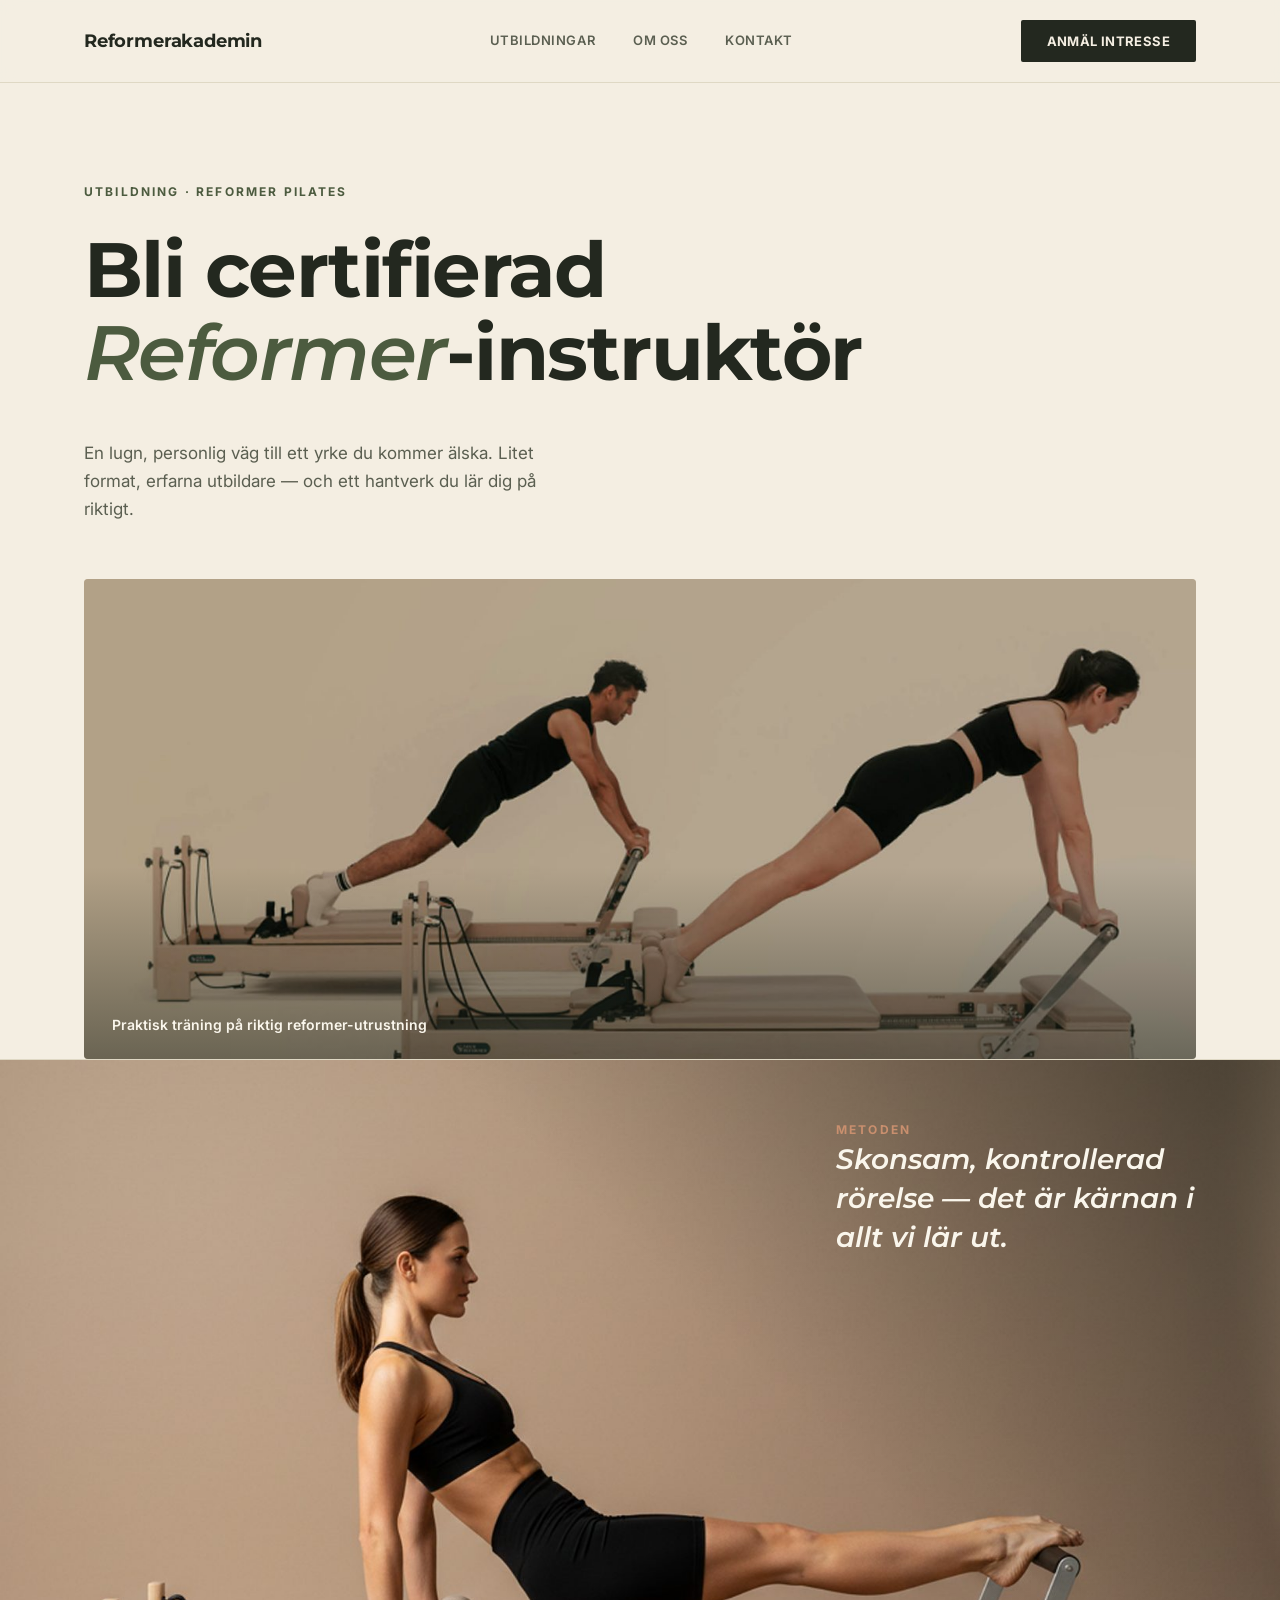
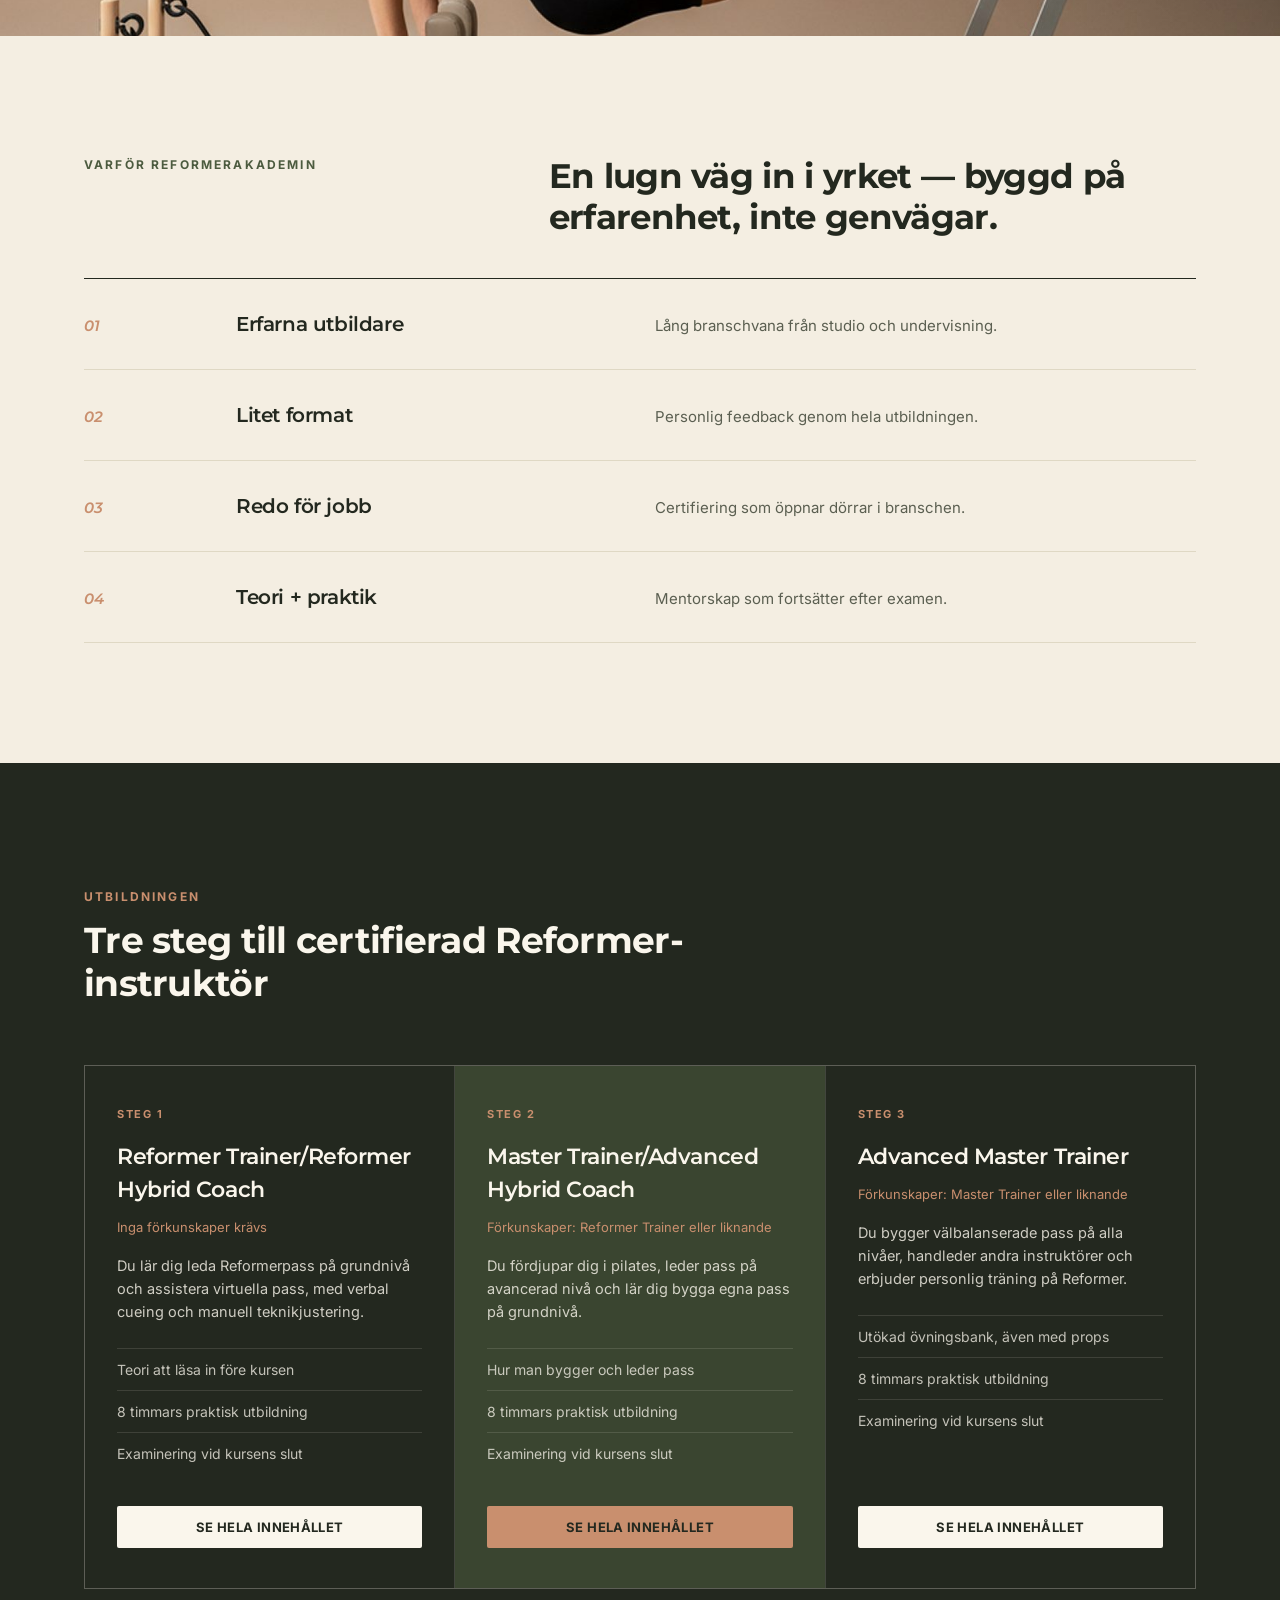
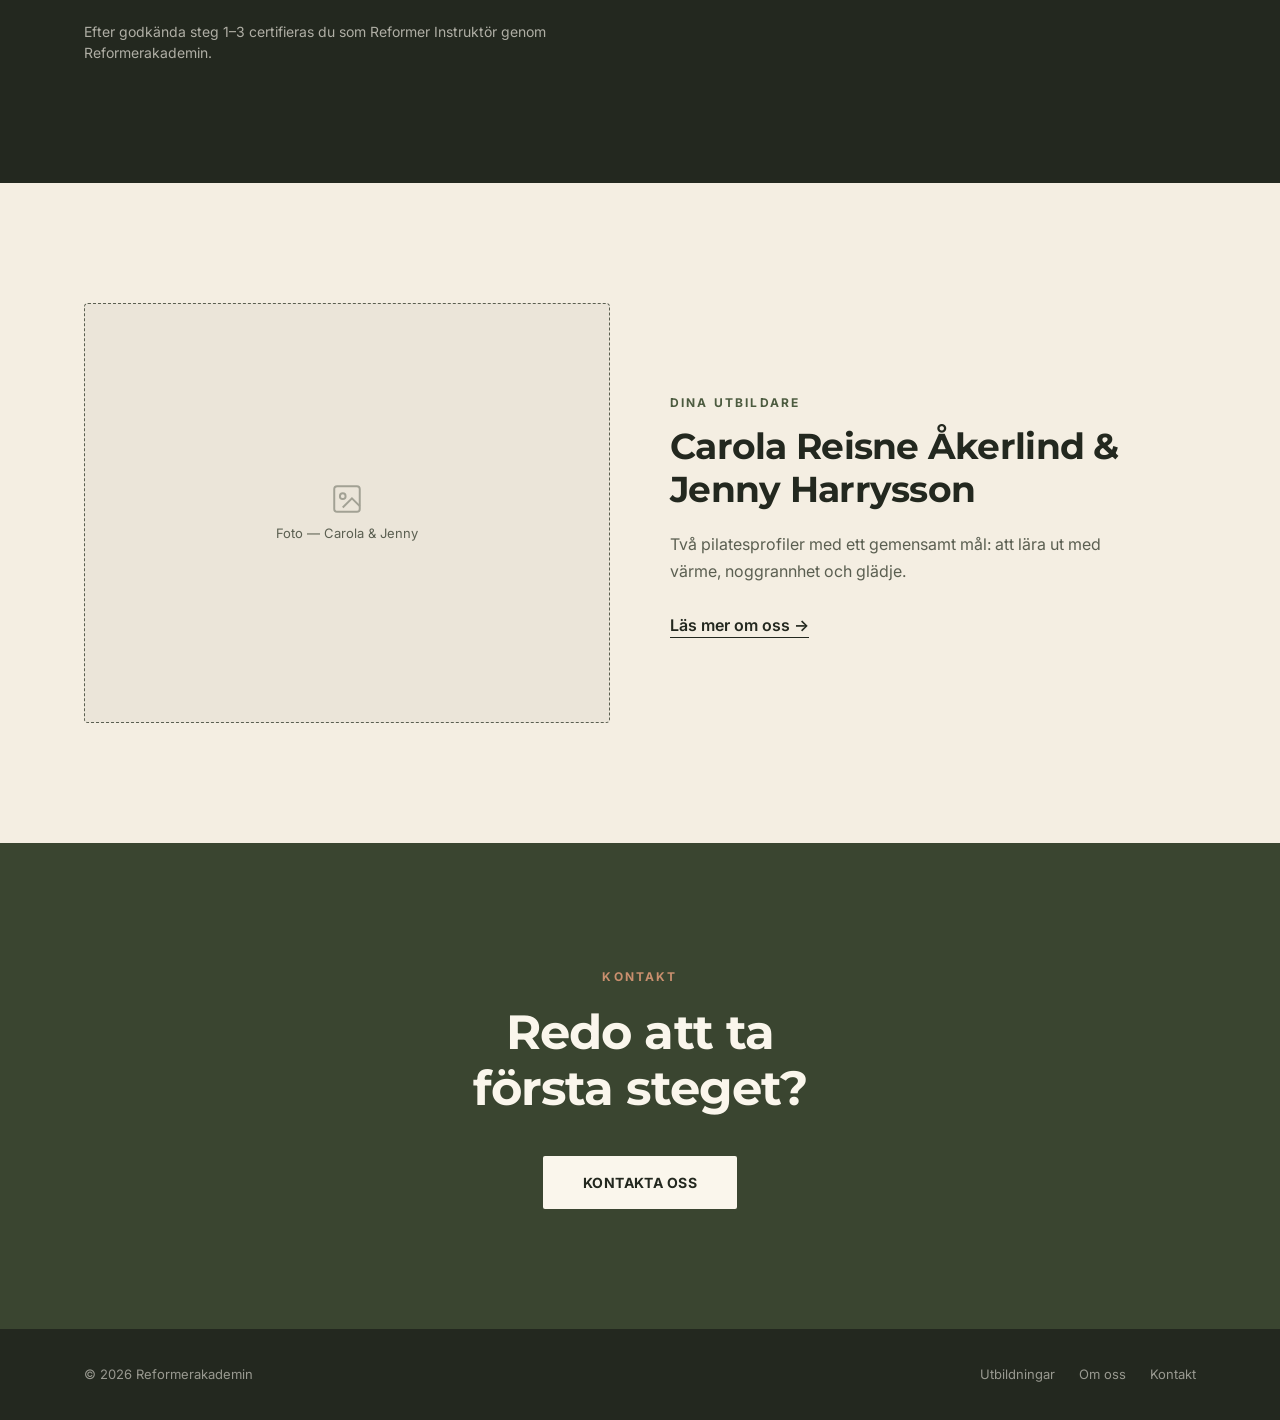
==== commit 271e4fb7: "Montserrat som rubriktypsnitt" ====
--- a/index.html
+++ b/index.html
@@ -13,7 +13,7 @@
     <link rel="preconnect" href="https://fonts.googleapis.com" />
     <link rel="preconnect" href="https://fonts.gstatic.com" crossorigin />
     <link
-      href="https://fonts.googleapis.com/css2?family=Fraunces:ital,opsz,wght@0,9..144,340;0,9..144,600;0,9..144,780;1,9..144,500&family=Inter:wght@400;500;600;700&display=swap"
+      href="https://fonts.googleapis.com/css2?family=Montserrat:ital,wght@0,600;0,700;1,600&family=Inter:wght@400;500;600;700&display=swap"
       rel="stylesheet"
     />
     <link rel="stylesheet" href="assets/css/styles.css" />
--- a/assets/css/styles.css
+++ b/assets/css/styles.css
@@ -20,7 +20,7 @@
   --line: #dfd8c4; /* tunna linjer */
 
   /* Typsnitt (byt även <link> till Google Fonts i HTML-filerna) */
-  --font-display: "Fraunces", Georgia, serif;
+  --font-display: "Montserrat", system-ui, sans-serif;
   --font-body: "Inter", system-ui, sans-serif;
 
   /* Layout */
@@ -906,3 +906,100 @@
     aspect-ratio: 4 / 3;
   }
 }
+/* ==========================================================================
+   Montserrat som rubriktypsnitt — storlekar och vikter justerade för det
+   (Montserrat är bredare än det tidigare typsnittet). Lägg längst ner.
+   ========================================================================== */
+h1,
+h2,
+h3 {
+  font-weight: 700;
+  letter-spacing: -0.02em;
+}
+.logo {
+  font-size: 18px;
+  font-weight: 700;
+  letter-spacing: -0.01em;
+}
+
+.hero h1 {
+  font-size: clamp(34px, 6vw, 84px);
+  line-height: 1.08;
+  font-weight: 700;
+}
+.hero h1 em {
+  font-weight: 600;
+}
+.page-head h1 {
+  font-size: clamp(32px, 5vw, 64px);
+  line-height: 1.08;
+}
+.center-page h1 {
+  font-size: clamp(32px, 5vw, 60px);
+}
+
+.break-copy p {
+  font-weight: 600;
+  font-size: clamp(20px, 2.2vw, 28px);
+  line-height: 1.4;
+}
+.why-top h2 {
+  font-size: clamp(24px, 3vw, 34px);
+  line-height: 1.2;
+}
+.why-row .mk {
+  font-weight: 600;
+}
+.why-row h3 {
+  font-size: 20px;
+}
+.pricing h2 {
+  font-size: clamp(26px, 3.2vw, 36px);
+  max-width: 760px;
+  line-height: 1.2;
+}
+.plan h3 {
+  font-size: 22px;
+}
+.teaser h2 {
+  font-size: clamp(26px, 3vw, 36px);
+  line-height: 1.2;
+}
+.cta h2 {
+  font-size: clamp(30px, 4.2vw, 48px);
+  line-height: 1.15;
+}
+
+.step-head h2 {
+  font-size: clamp(28px, 3.6vw, 44px);
+  line-height: 1.1;
+}
+.step h3 {
+  font-size: 18px;
+}
+.cert-note p {
+  font-weight: 600;
+  font-size: clamp(20px, 2.4vw, 28px);
+  line-height: 1.4;
+}
+
+.story h2 {
+  font-size: clamp(26px, 3vw, 36px);
+  line-height: 1.2;
+}
+.bio h2 {
+  font-size: clamp(26px, 3vw, 36px);
+  line-height: 1.15;
+}
+.bio blockquote {
+  font-weight: 600;
+  font-size: clamp(18px, 2vw, 22px);
+}
+.facts strong {
+  font-weight: 700;
+  font-size: clamp(28px, 3.4vw, 40px);
+}
+.contact h2 {
+  font-size: clamp(26px, 3vw, 34px);
+  line-height: 1.2;
+}
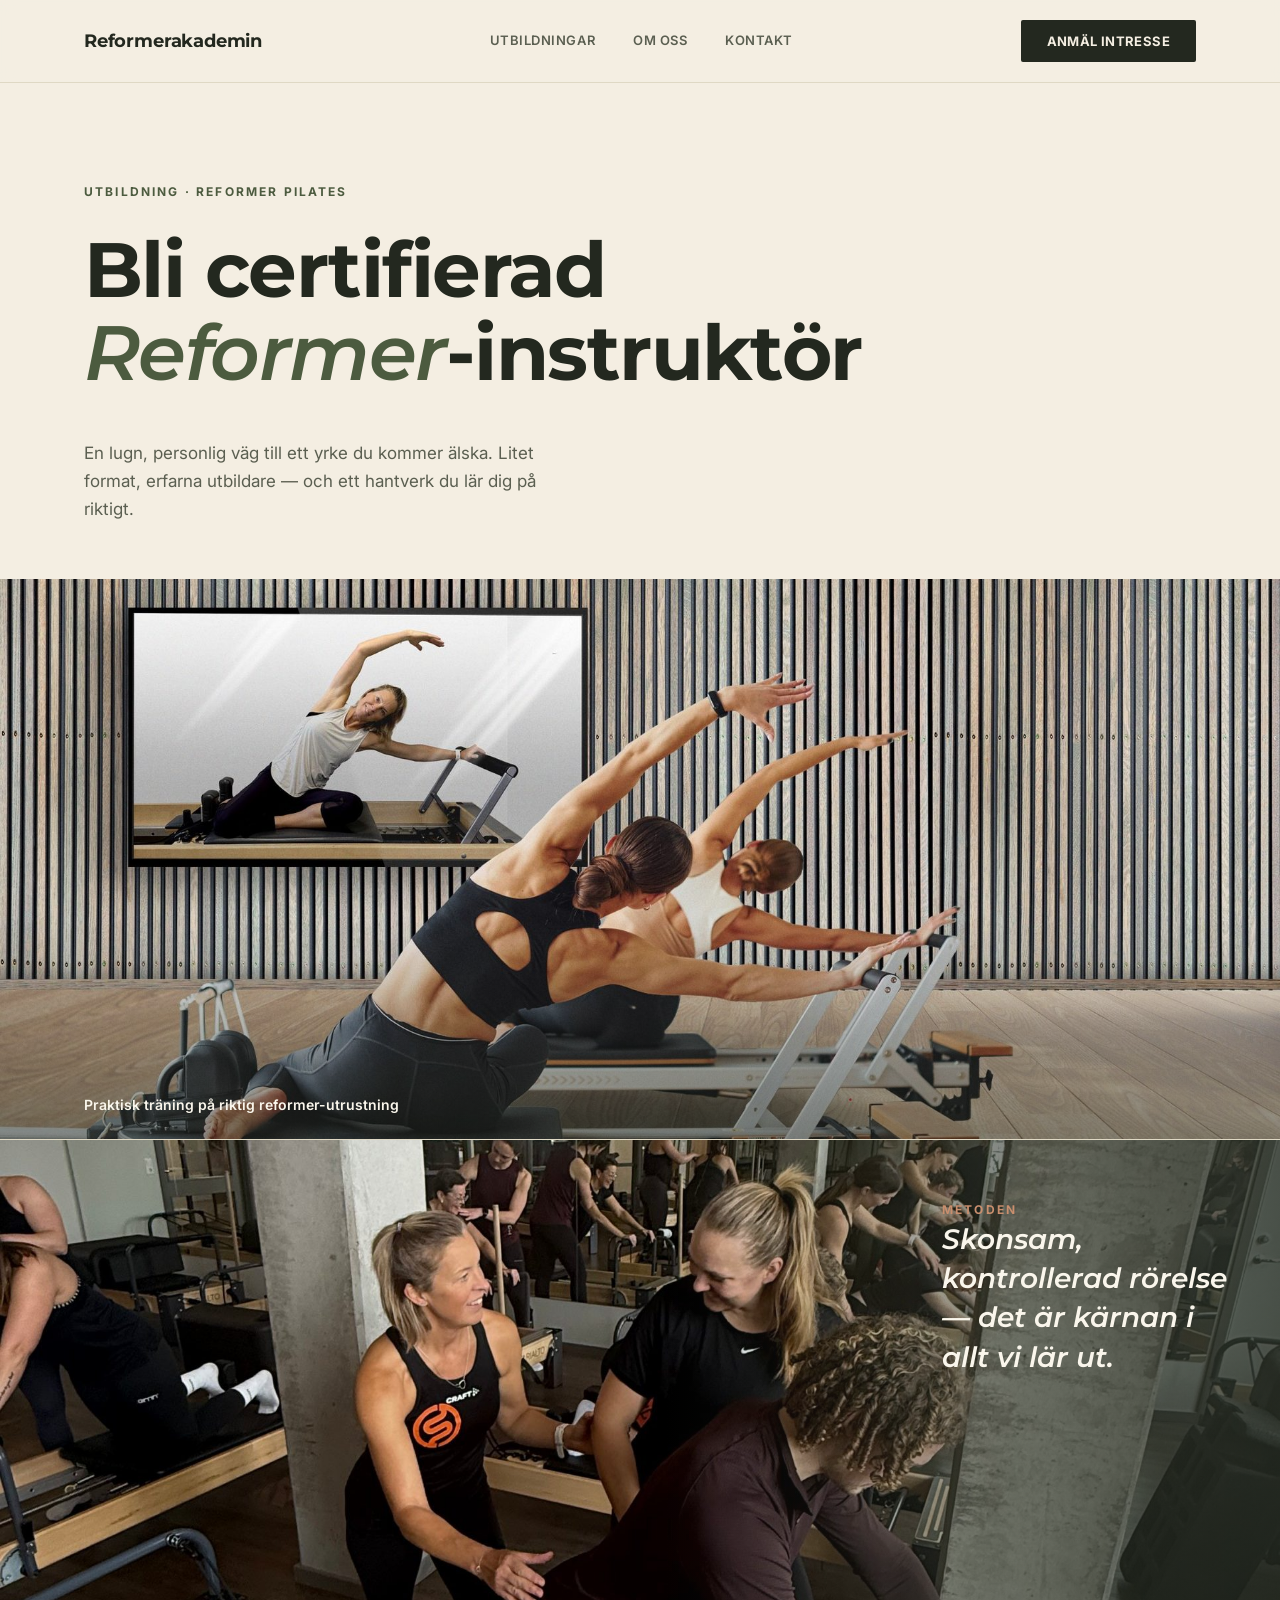
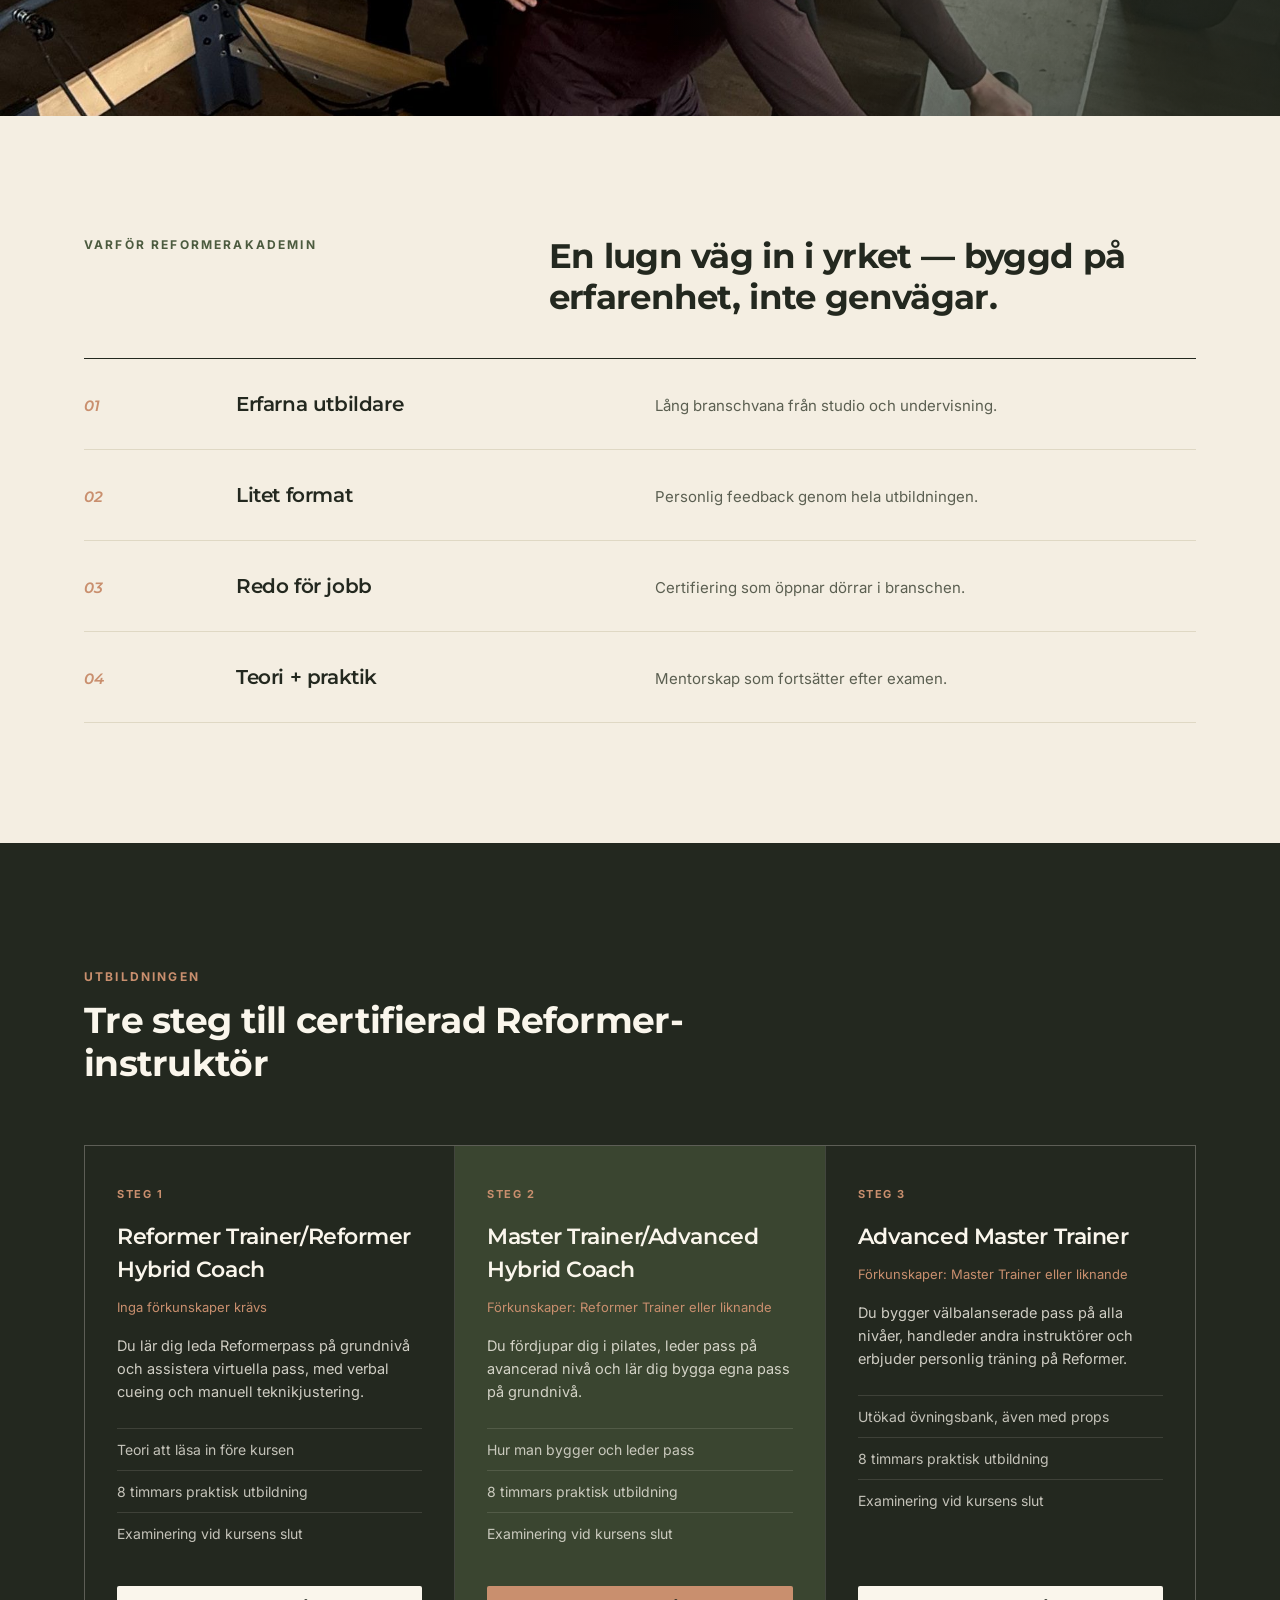
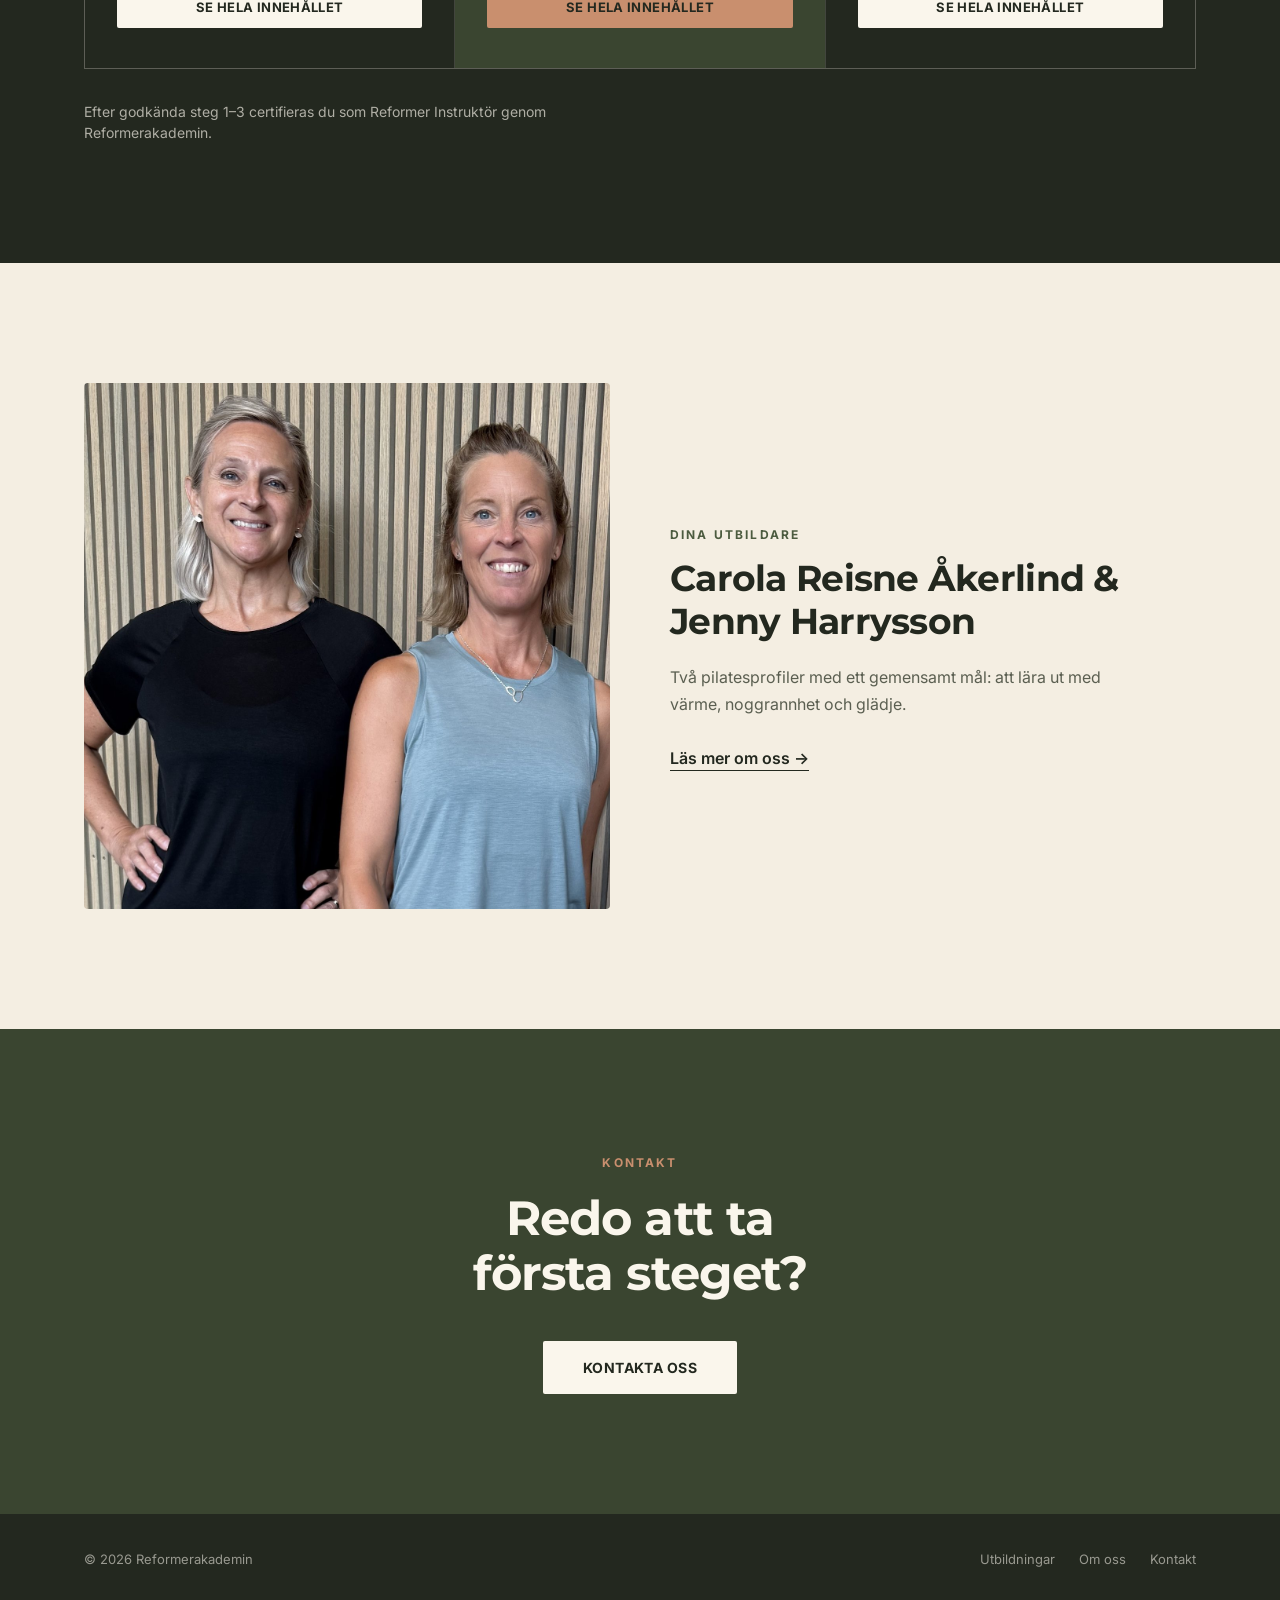
==== commit 2204ecf8: "Nya bilder: hero i full bredd, metod, Jenny, Carola och teaser" ====
--- a/index.html
+++ b/index.html
@@ -60,27 +60,27 @@
               riktigt.
             </p>
           </div>
-          <div class="hero-media">
-            <img
-              src="assets/images/hero-reformer-plank.jpg"
-              width="1639"
-              height="908"
-              alt="Två elever tränar plankrörelse på varsin reformer"
-            />
-            <span class="cap"
-              >Praktisk träning på riktig reformer-utrustning</span
-            >
-          </div>
+        </div>
+        <div class="hero-media">
+          <img
+            src="assets/images/hero-reformer-digital.jpg"
+            width="1800"
+            height="1012"
+            alt="Två elever tränar på reformer medan en instruktör leder passet på en skärm på väggen"
+          />
+          <span class="cap"
+            >Praktisk träning på riktig reformer-utrustning</span
+          >
         </div>
       </section>
 
       <!-- BILDBRYTNING -->
       <div class="break">
         <img
-          src="assets/images/metod-reformer-legpull.jpg"
-          width="1639"
-          height="908"
-          alt="Elev tränar på reformer med fötterna mot fotbommen"
+          src="assets/images/metod-instruktorer.jpg"
+          width="1932"
+          height="880"
+          alt="Två instruktörer hjälper en elev med tekniken på reformern"
           loading="lazy"
         />
         <div class="break-copy">
@@ -191,23 +191,14 @@
       <!-- OM OSS-TEASER -->
       <section class="teaser">
         <div class="wrap teaser-grid">
-          <div
-            class="photo-placeholder"
-            role="img"
-            aria-label="Plats för foto av Carola och Jenny"
-          >
-            <svg
-              viewBox="0 0 24 24"
-              fill="none"
-              stroke="currentColor"
-              stroke-width="1.4"
-            >
-              <rect x="3" y="3" width="18" height="18" rx="2" />
-              <circle cx="9" cy="10" r="2" />
-              <path d="M21 17l-5.5-5.5L9 18" />
-            </svg>
-            <span>Foto — Carola &amp; Jenny</span>
-          </div>
+          <img
+            class="teaser-photo"
+            src="assets/images/carola-och-jenny.jpg"
+            width="1400"
+            height="1339"
+            alt="Carola Reisne Åkerlind och Jenny Harryson"
+            loading="lazy"
+          />
           <div>
             <span class="eyebrow">Dina utbildare</span>
             <h2>Carola Reisne Åkerlind &amp; Jenny Harrysson</h2>
--- a/assets/css/styles.css
+++ b/assets/css/styles.css
@@ -1003,3 +1003,79 @@
   font-size: clamp(26px, 3vw, 34px);
   line-height: 1.2;
 }
+/* Foto i Om oss-teasern på startsidan */
+.teaser-photo {
+  width: 100%;
+  height: auto;
+  aspect-ratio: 1 / 1;
+  object-fit: cover;
+  object-position: center 20%;
+  border-radius: 4px;
+}
+/* ===== Bildbrytning med instruktörsfoto: text över betongpelaren ===== */
+@media (min-width: 1200px) {
+  .break::after {
+    background: linear-gradient(
+      270deg,
+      rgba(35, 40, 31, 0.78) 0%,
+      rgba(35, 40, 31, 0.55) 22%,
+      rgba(35, 40, 31, 0) 48%
+    );
+  }
+  .break-copy {
+    right: 48px;
+    max-width: 290px;
+  }
+}
+/* Mellanstora skärmar: texten under bilden så att ingen ansiktsdel täcks */
+@media (min-width: 901px) and (max-width: 1199px) {
+  .break {
+    height: auto;
+    min-height: 0;
+  }
+  .break img {
+    height: 420px;
+    object-position: 40% center;
+  }
+  .break::after {
+    display: none;
+  }
+  .break-copy {
+    position: static;
+    max-width: none;
+    background: var(--ink);
+    padding: 32px var(--gutter);
+  }
+}
+
+/* ===== Porträttbilder i Om oss ===== */
+.bio-photo {
+  width: 100%;
+  height: auto;
+  aspect-ratio: 4 / 5;
+  object-fit: cover;
+  object-position: center 20%;
+  border-radius: 4px;
+  background: #ded2bc;
+}
+@media (max-width: 900px) {
+  .bio-photo {
+    max-width: 420px;
+  }
+}
+/* ===== Herobild i full bredd (som bildbrytningen) ===== */
+.hero-media {
+  height: 560px;
+  border-radius: 0;
+}
+.hero-media img {
+  object-position: center 45%;
+}
+.hero-media .cap {
+  left: max(var(--gutter), calc((100vw - var(--wrap)) / 2 + var(--gutter)));
+}
+@media (max-width: 900px) {
+  .hero-media {
+    height: 340px;
+  }
+}
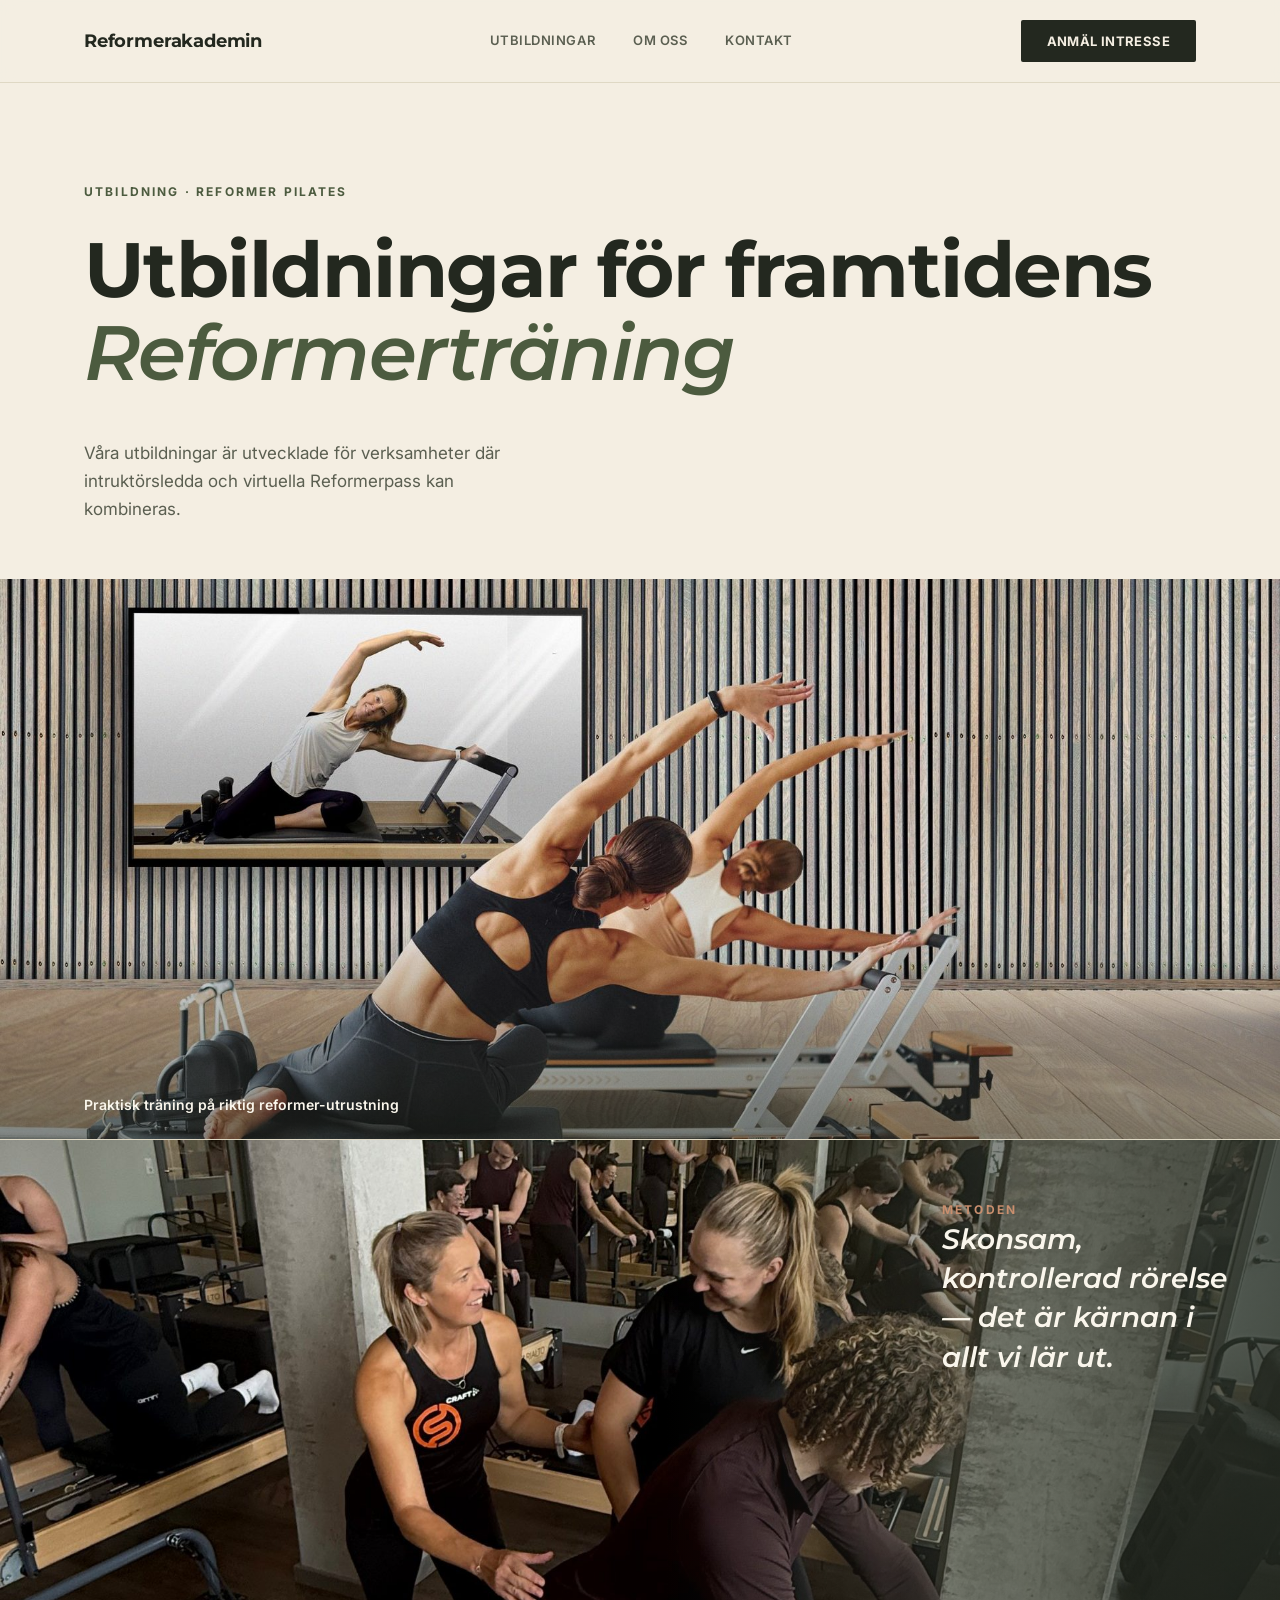
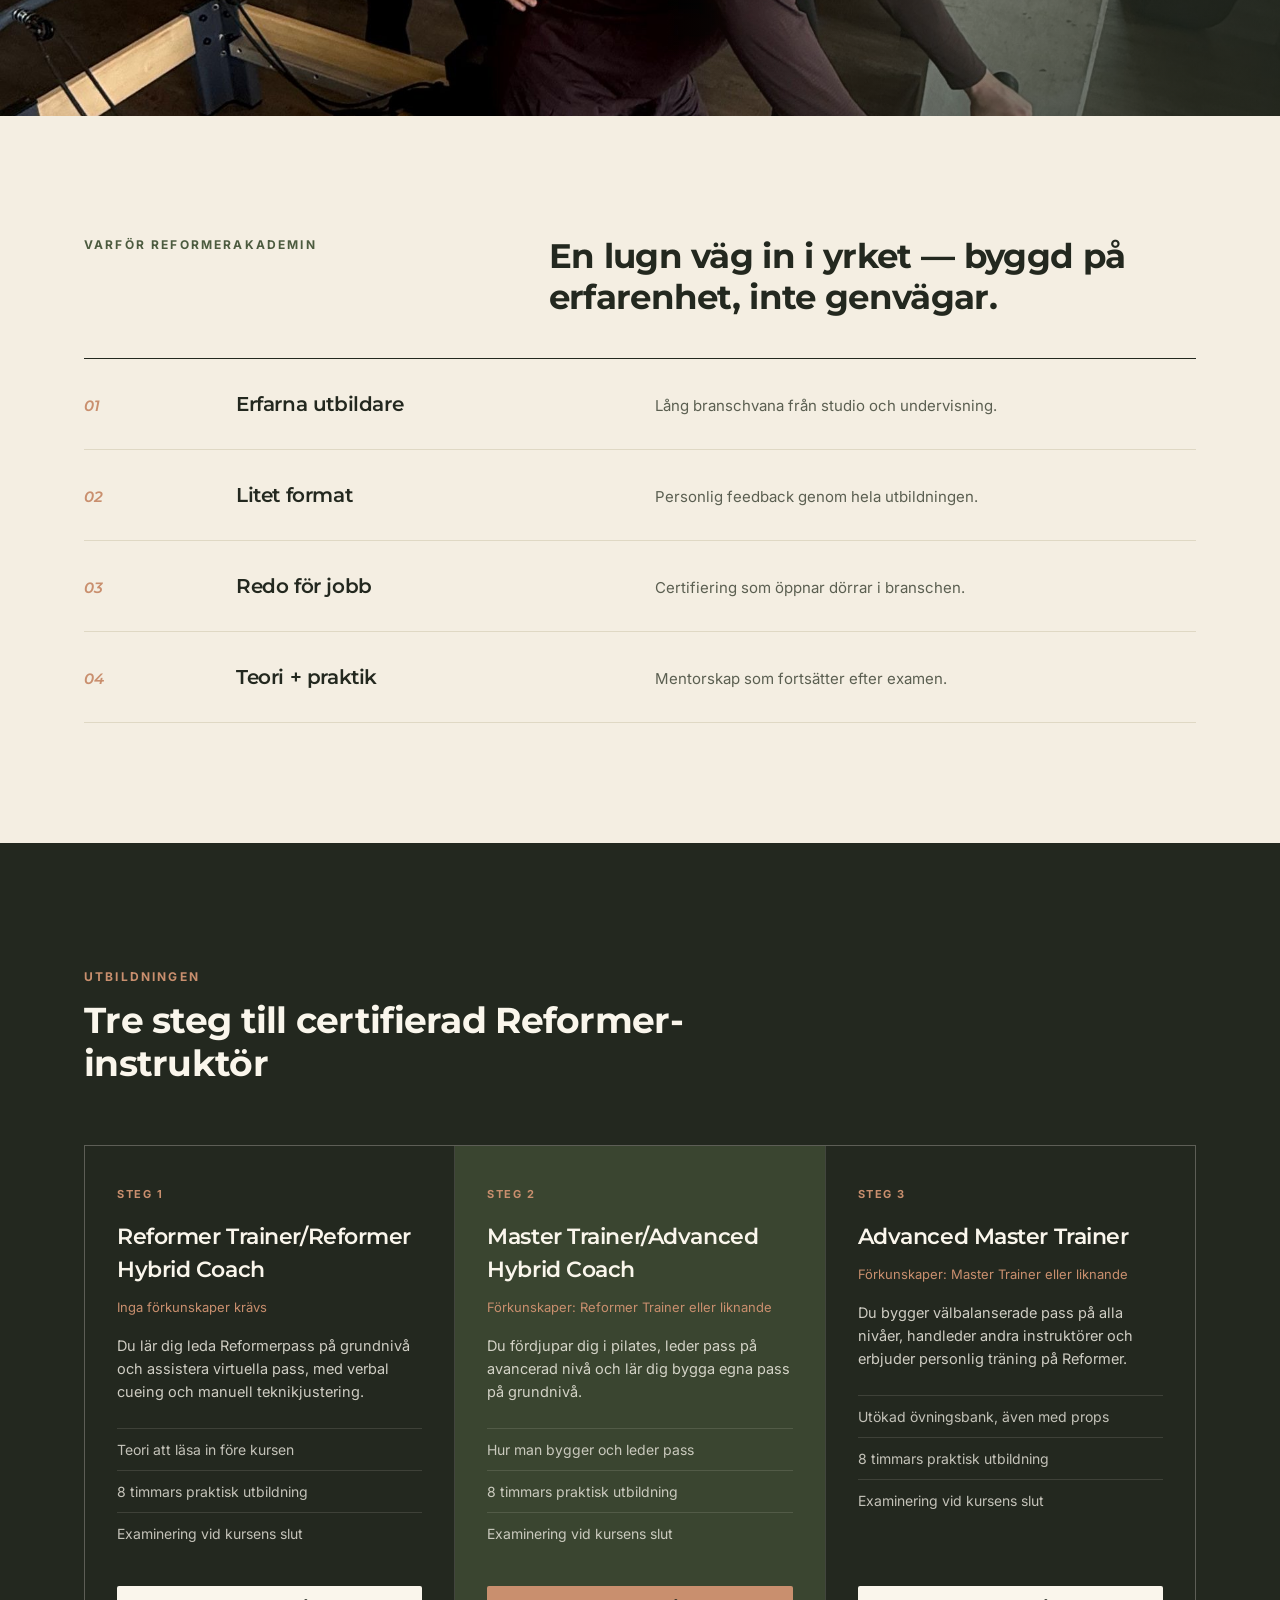
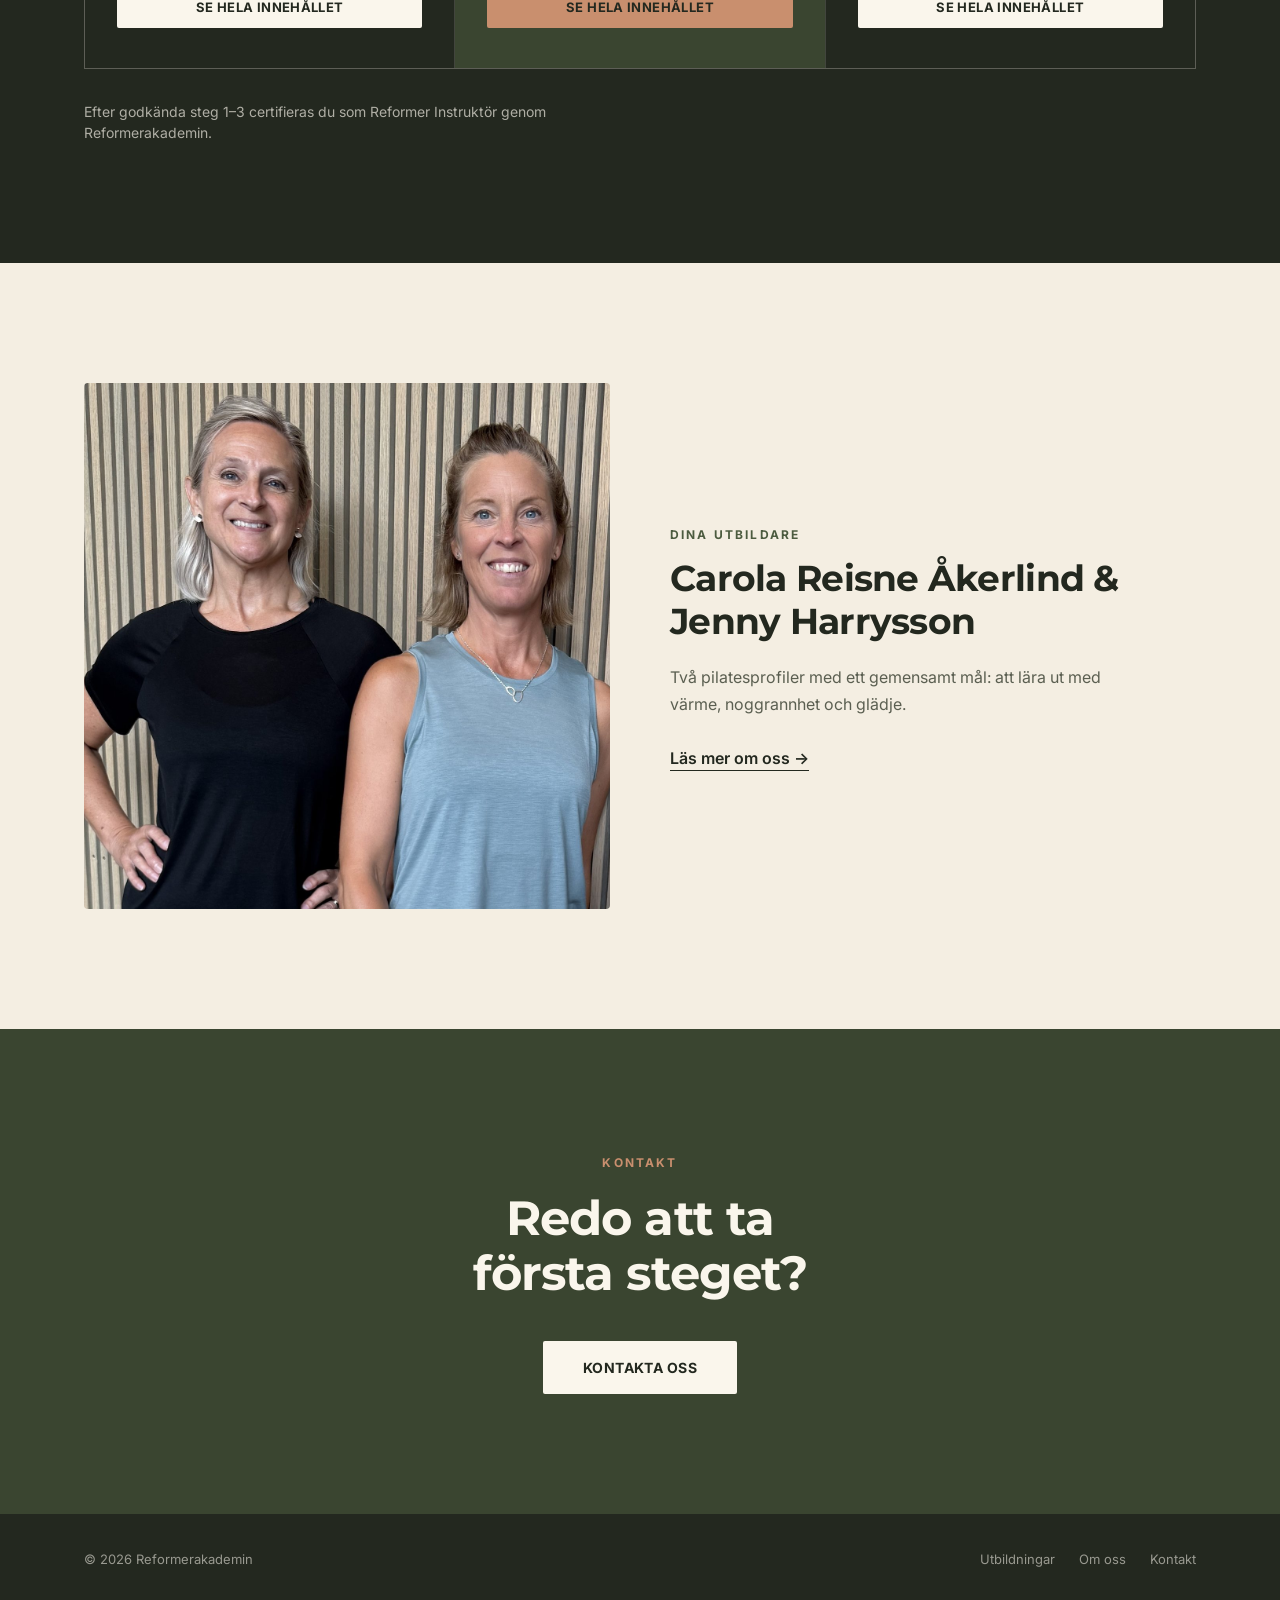
==== commit 73950b5a: "Ny text i hero sektionen" ====
--- a/index.html
+++ b/index.html
@@ -3,9 +3,7 @@
   <head>
     <meta charset="UTF-8" />
     <meta name="viewport" content="width=device-width, initial-scale=1.0" />
-    <title>
-      Reformerakademin — Utbildning till certifierad Reformer-instruktör
-    </title>
+    <title>Reformerakademin — Utbildning till framtidens Reformerträning</title>
     <meta
       name="description"
       content="Bli certifierad Reformer Pilates-instruktör. Personlig utbildning i litet format med erfarna utbildare och mentorskap efter examen."
@@ -52,12 +50,11 @@
           <div class="hero-label">
             <span class="eyebrow">Utbildning · Reformer Pilates</span>
           </div>
-          <h1>Bli certifierad<br /><em>Reformer</em>-instruktör</h1>
+          <h1>Utbildningar för framtidens<br /><em>Reformerträning</em></h1>
           <div class="hero-sub">
             <p>
-              En lugn, personlig väg till ett yrke du kommer älska. Litet
-              format, erfarna utbildare — och ett hantverk du lär dig på
-              riktigt.
+              Våra utbildningar är utvecklade för verksamheter där
+              intruktörsledda och virtuella Reformerpass kan kombineras.
             </p>
           </div>
         </div>
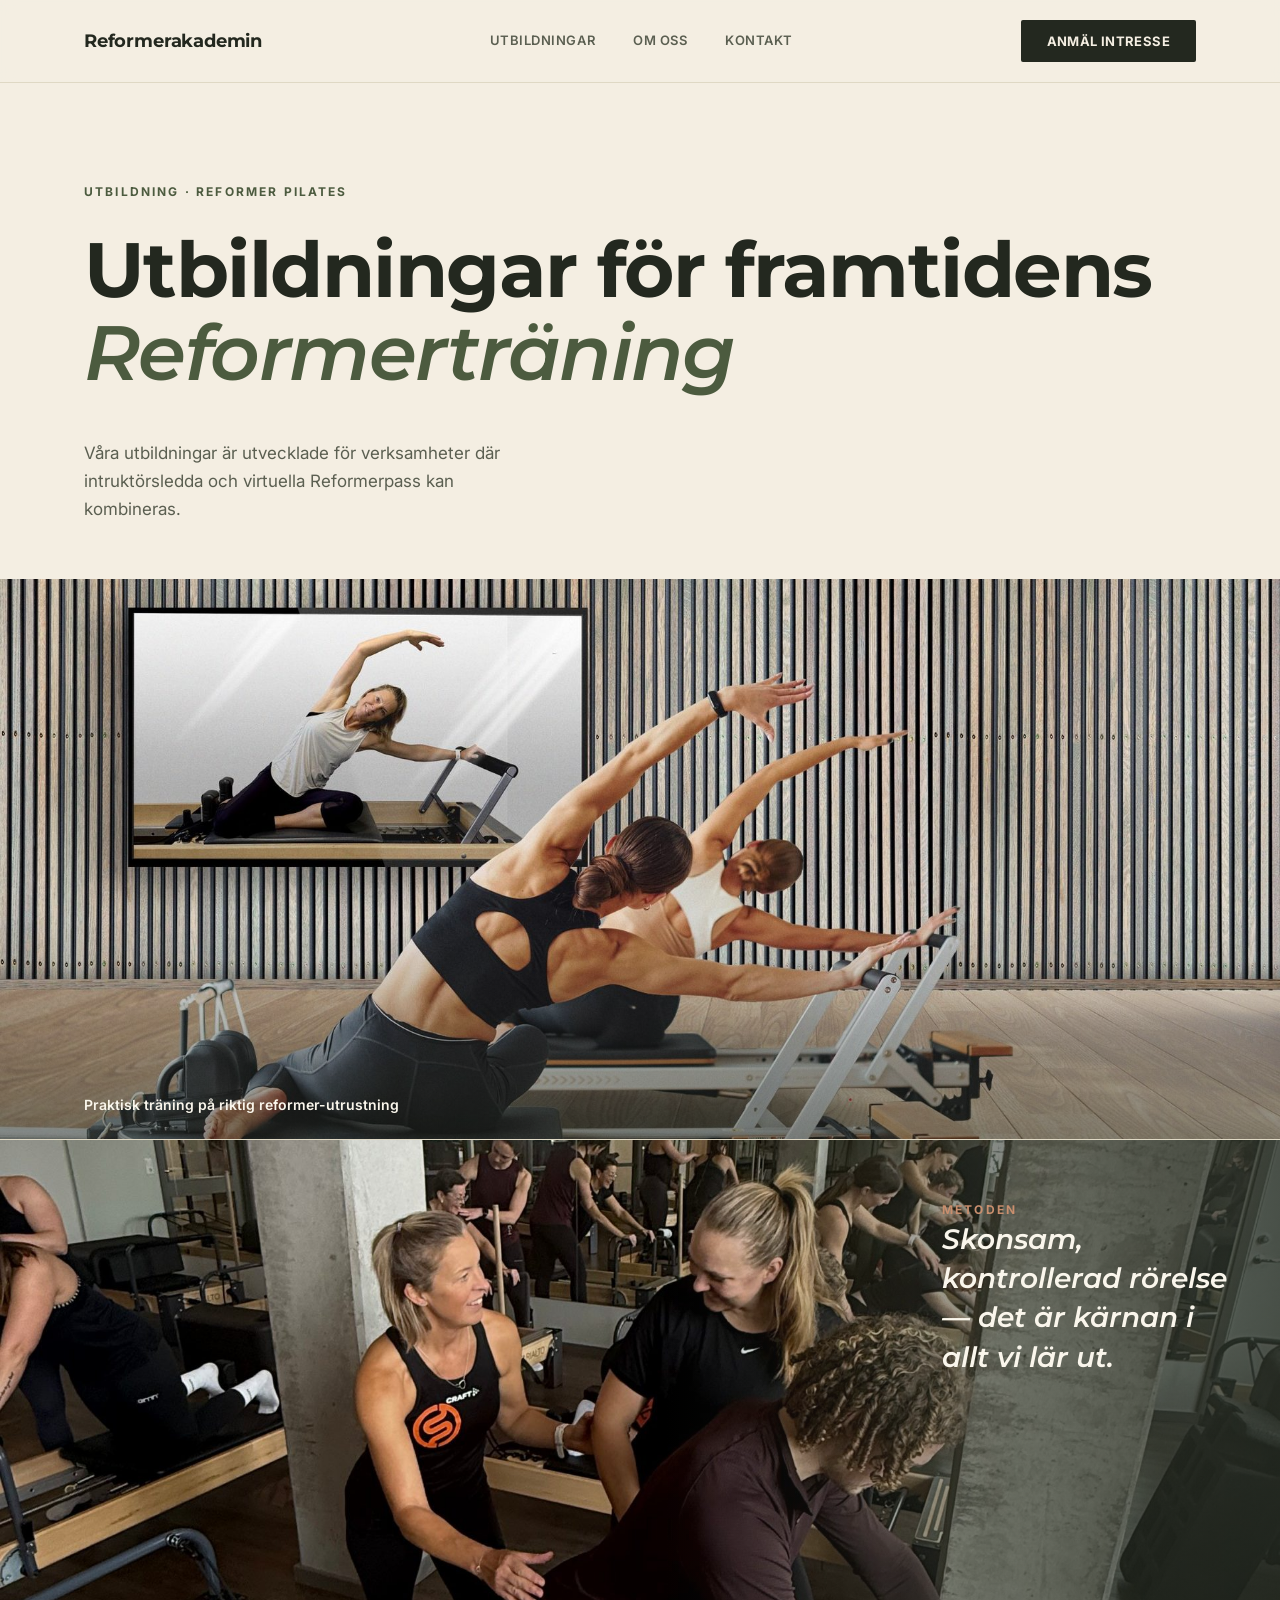
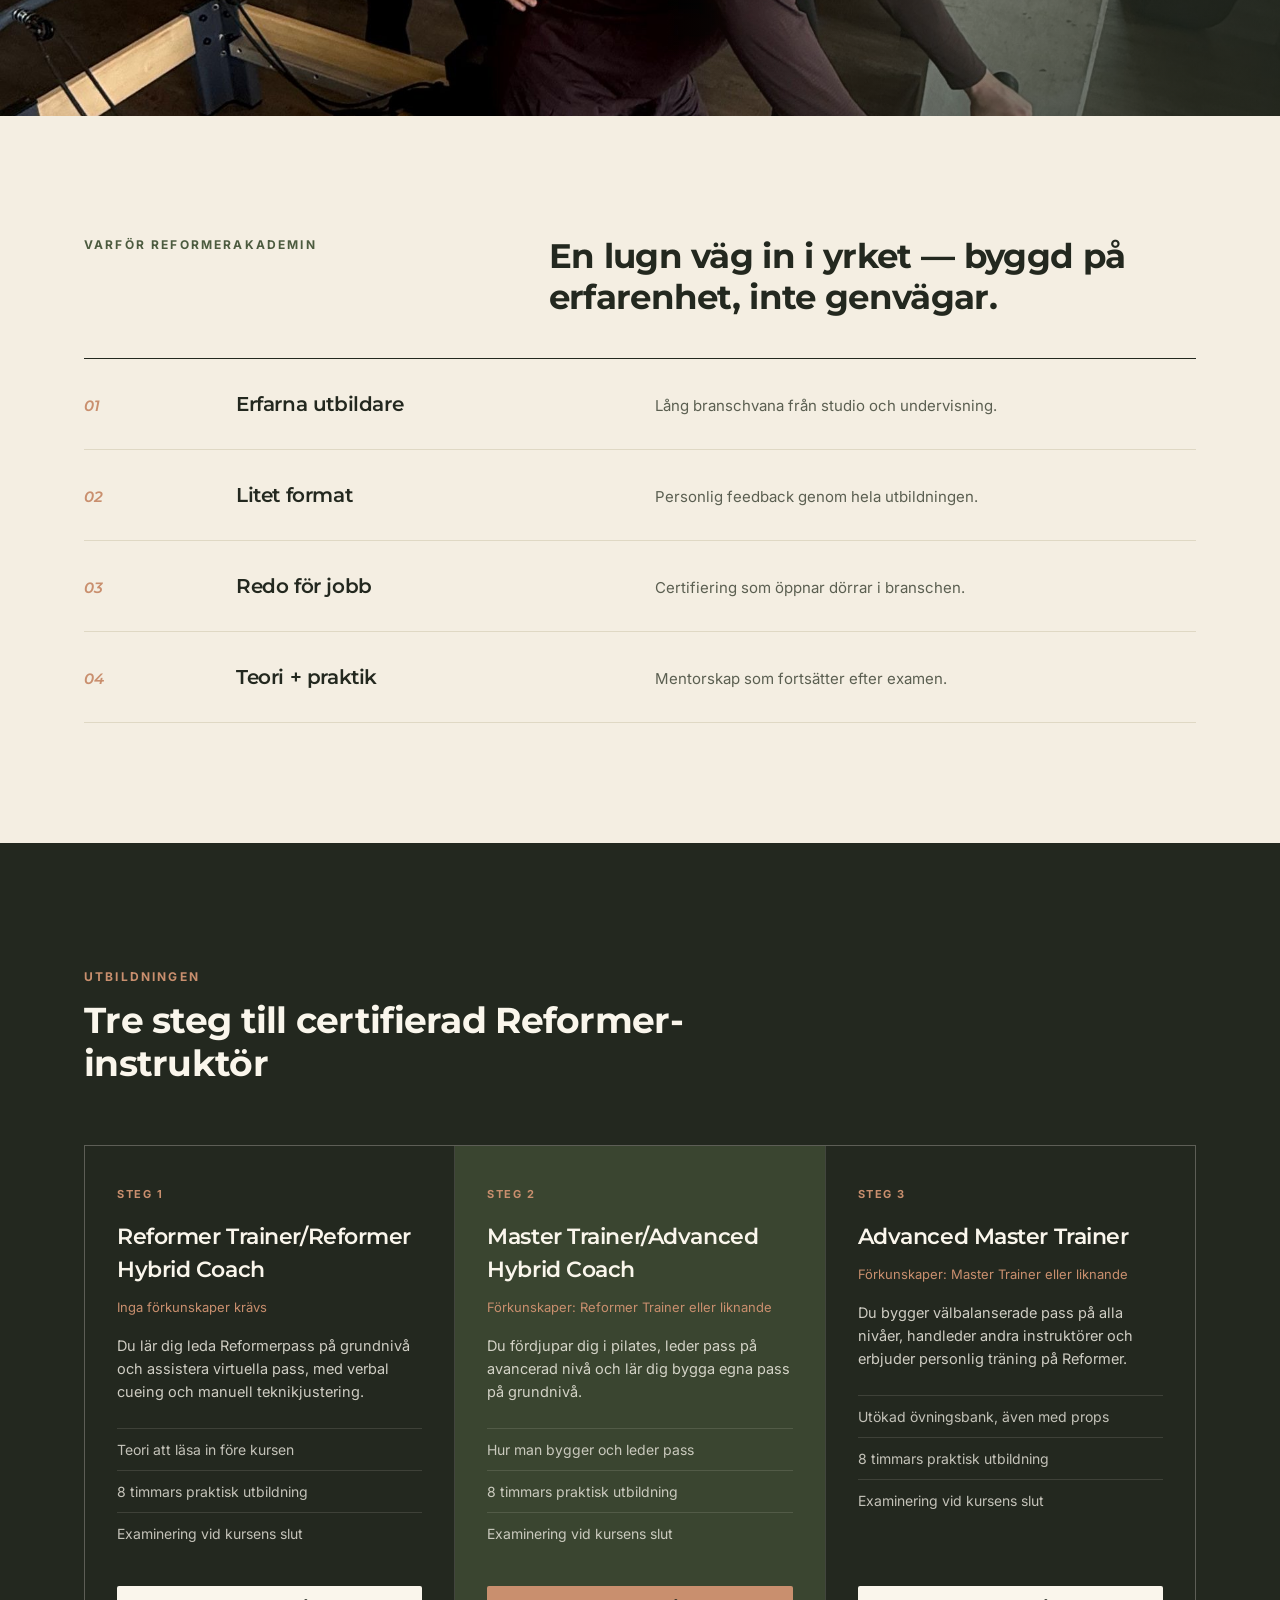
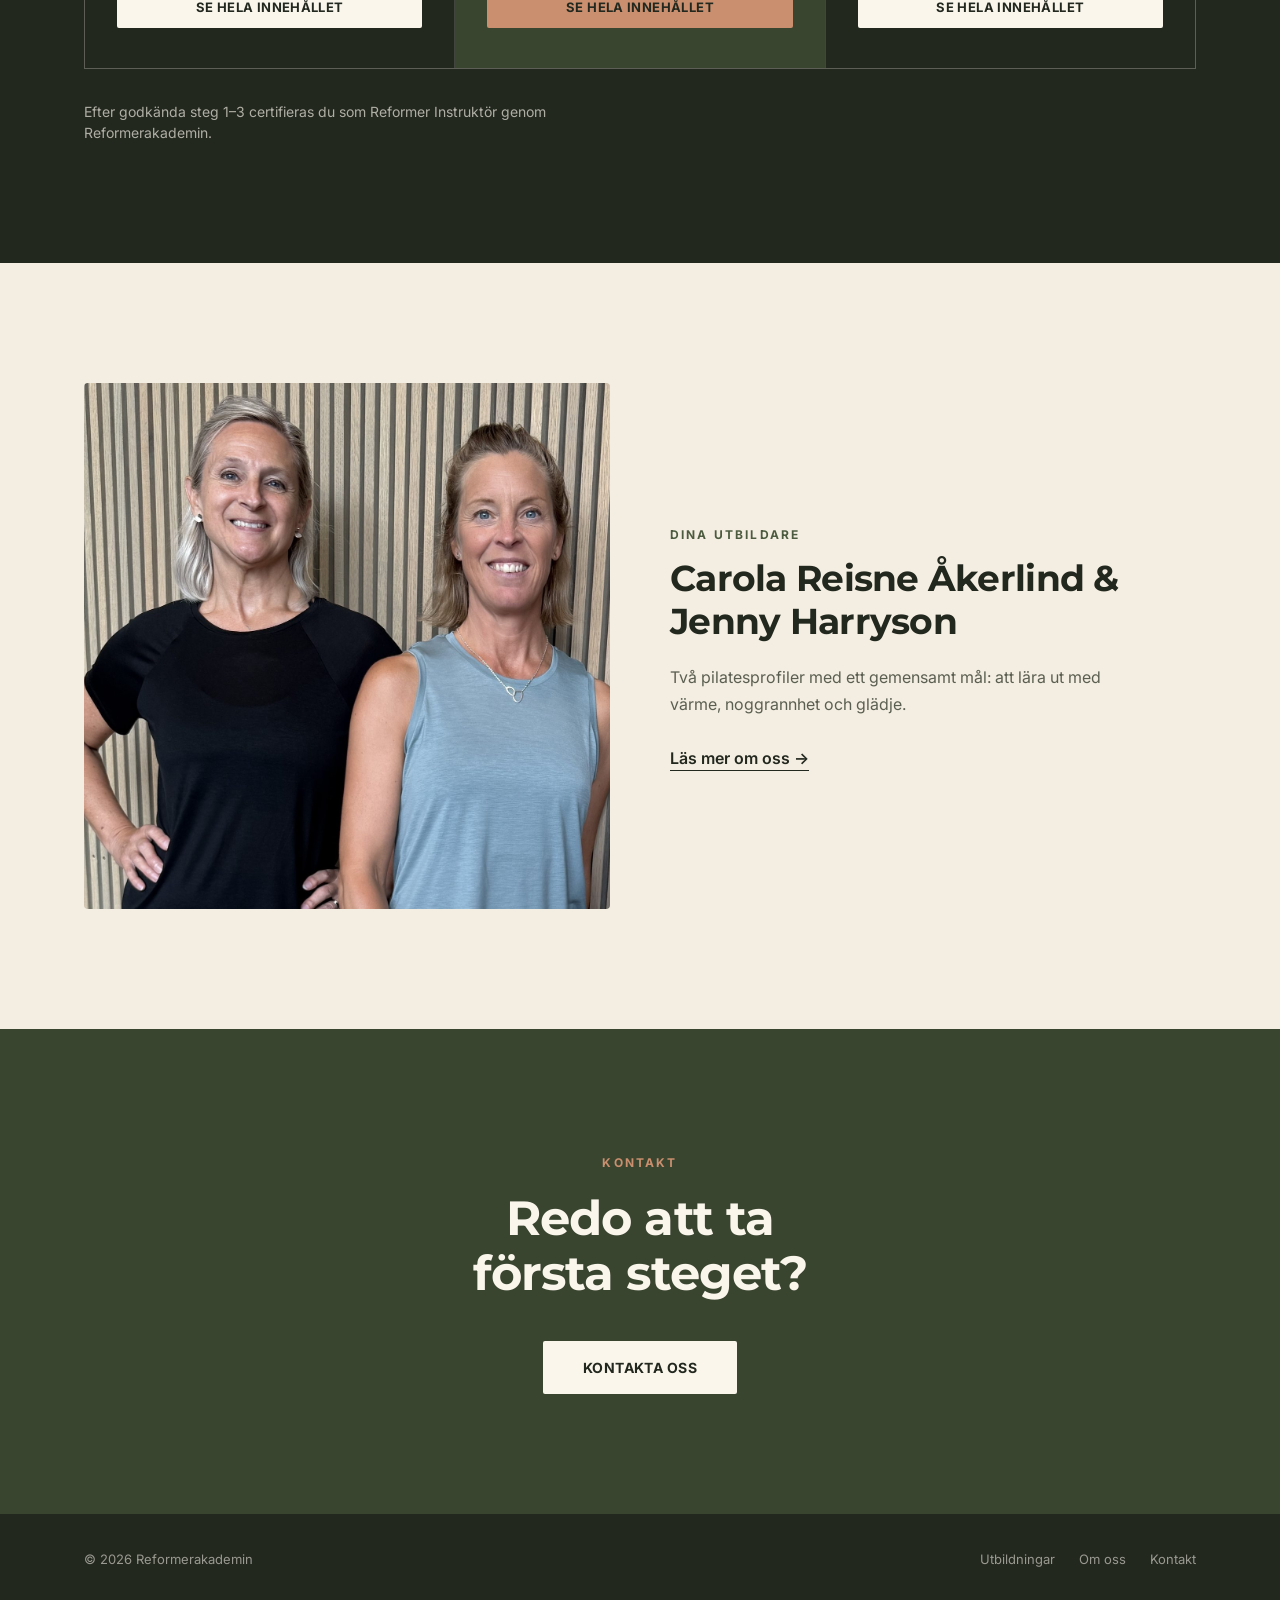
==== commit 4707d6b4: "ändring i efternamn" ====
--- a/index.html
+++ b/index.html
@@ -198,7 +198,7 @@
           />
           <div>
             <span class="eyebrow">Dina utbildare</span>
-            <h2>Carola Reisne Åkerlind &amp; Jenny Harrysson</h2>
+            <h2>Carola Reisne Åkerlind &amp; Jenny Harryson</h2>
             <p>
               Två pilatesprofiler med ett gemensamt mål: att lära ut med värme,
               noggrannhet och glädje.
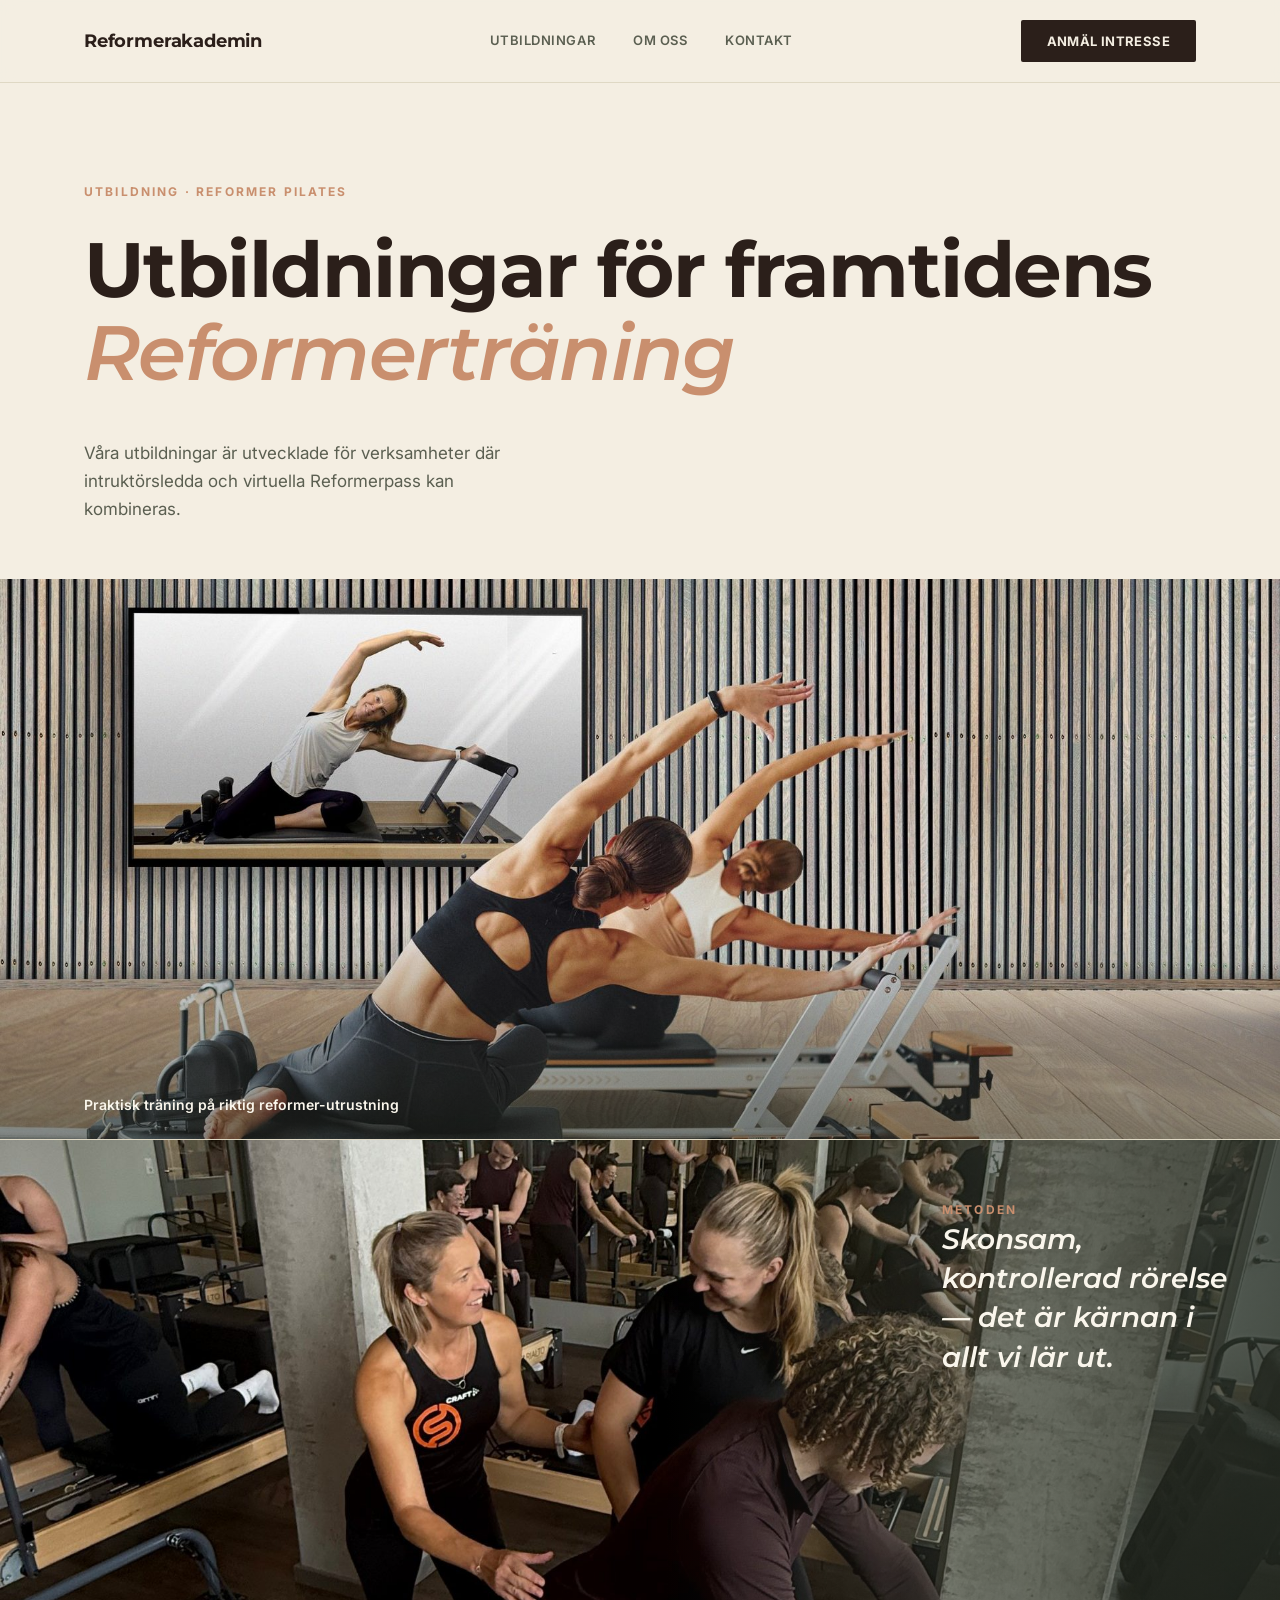
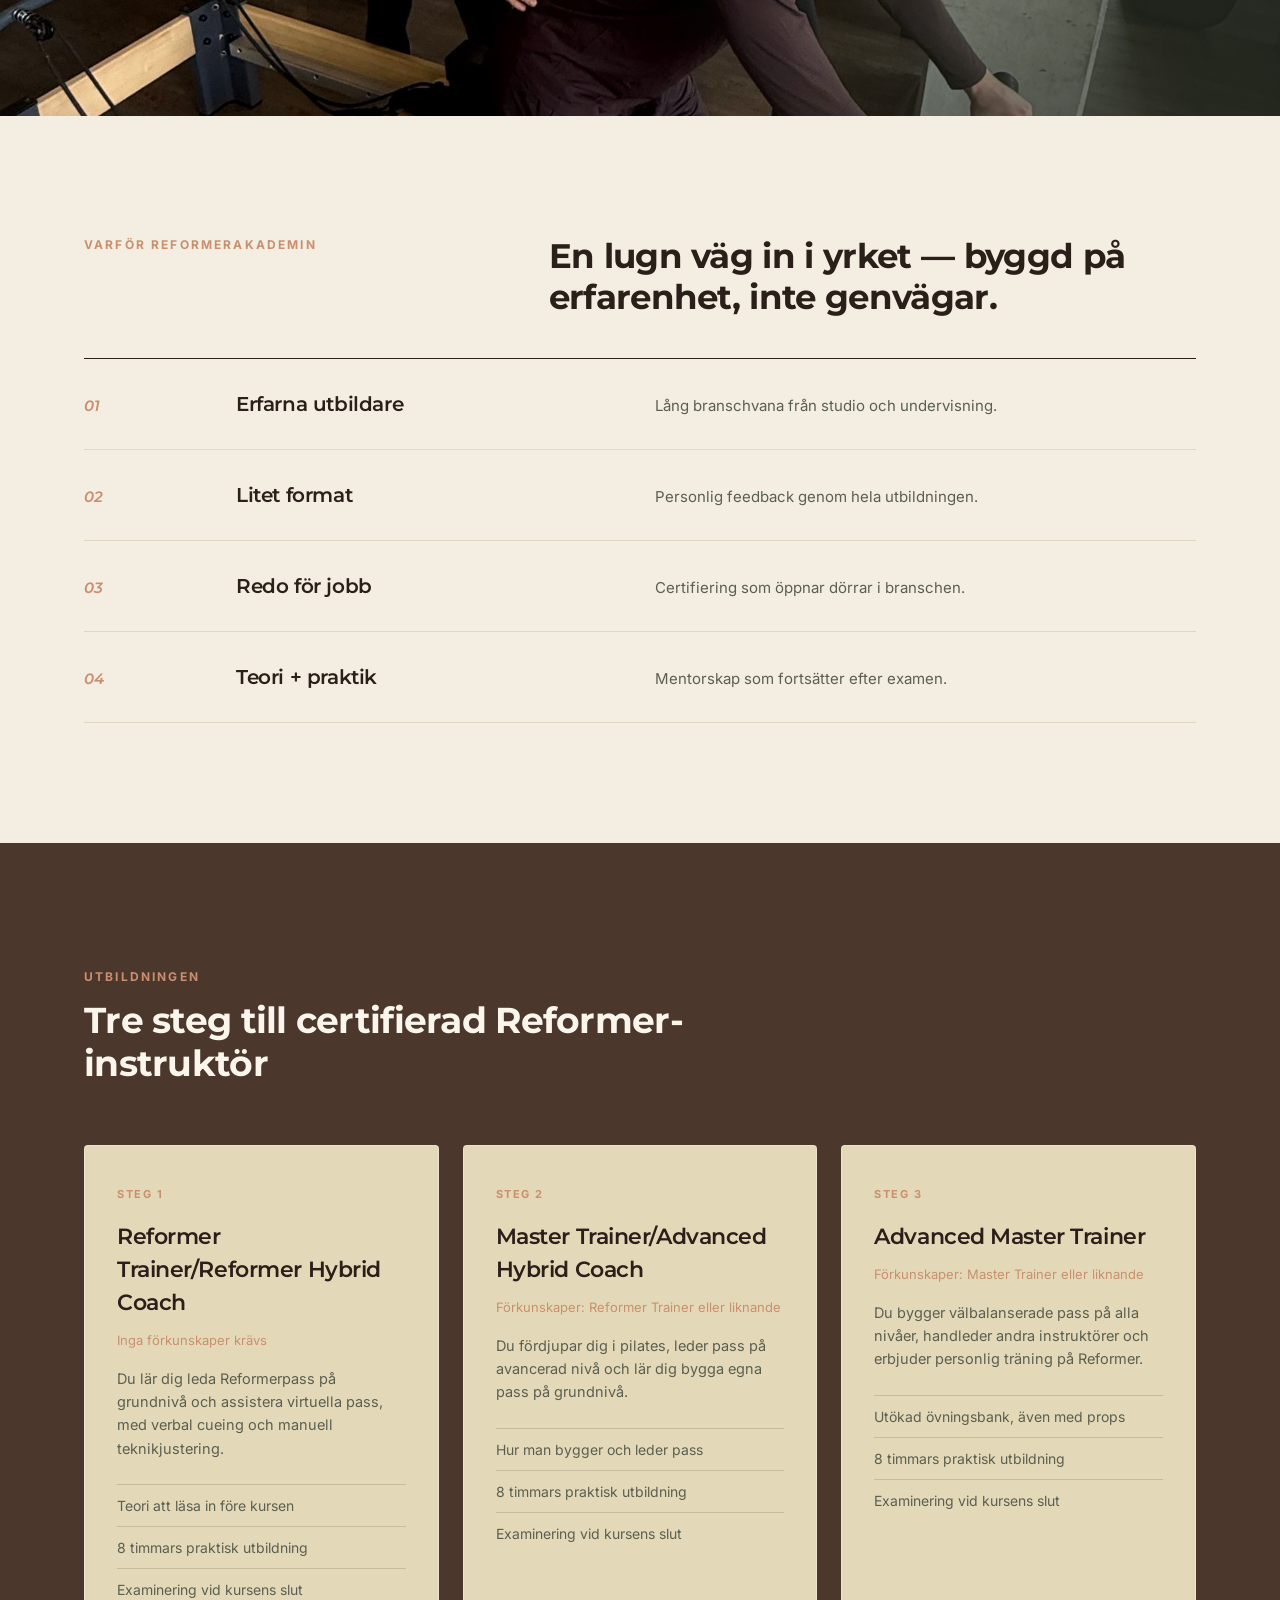
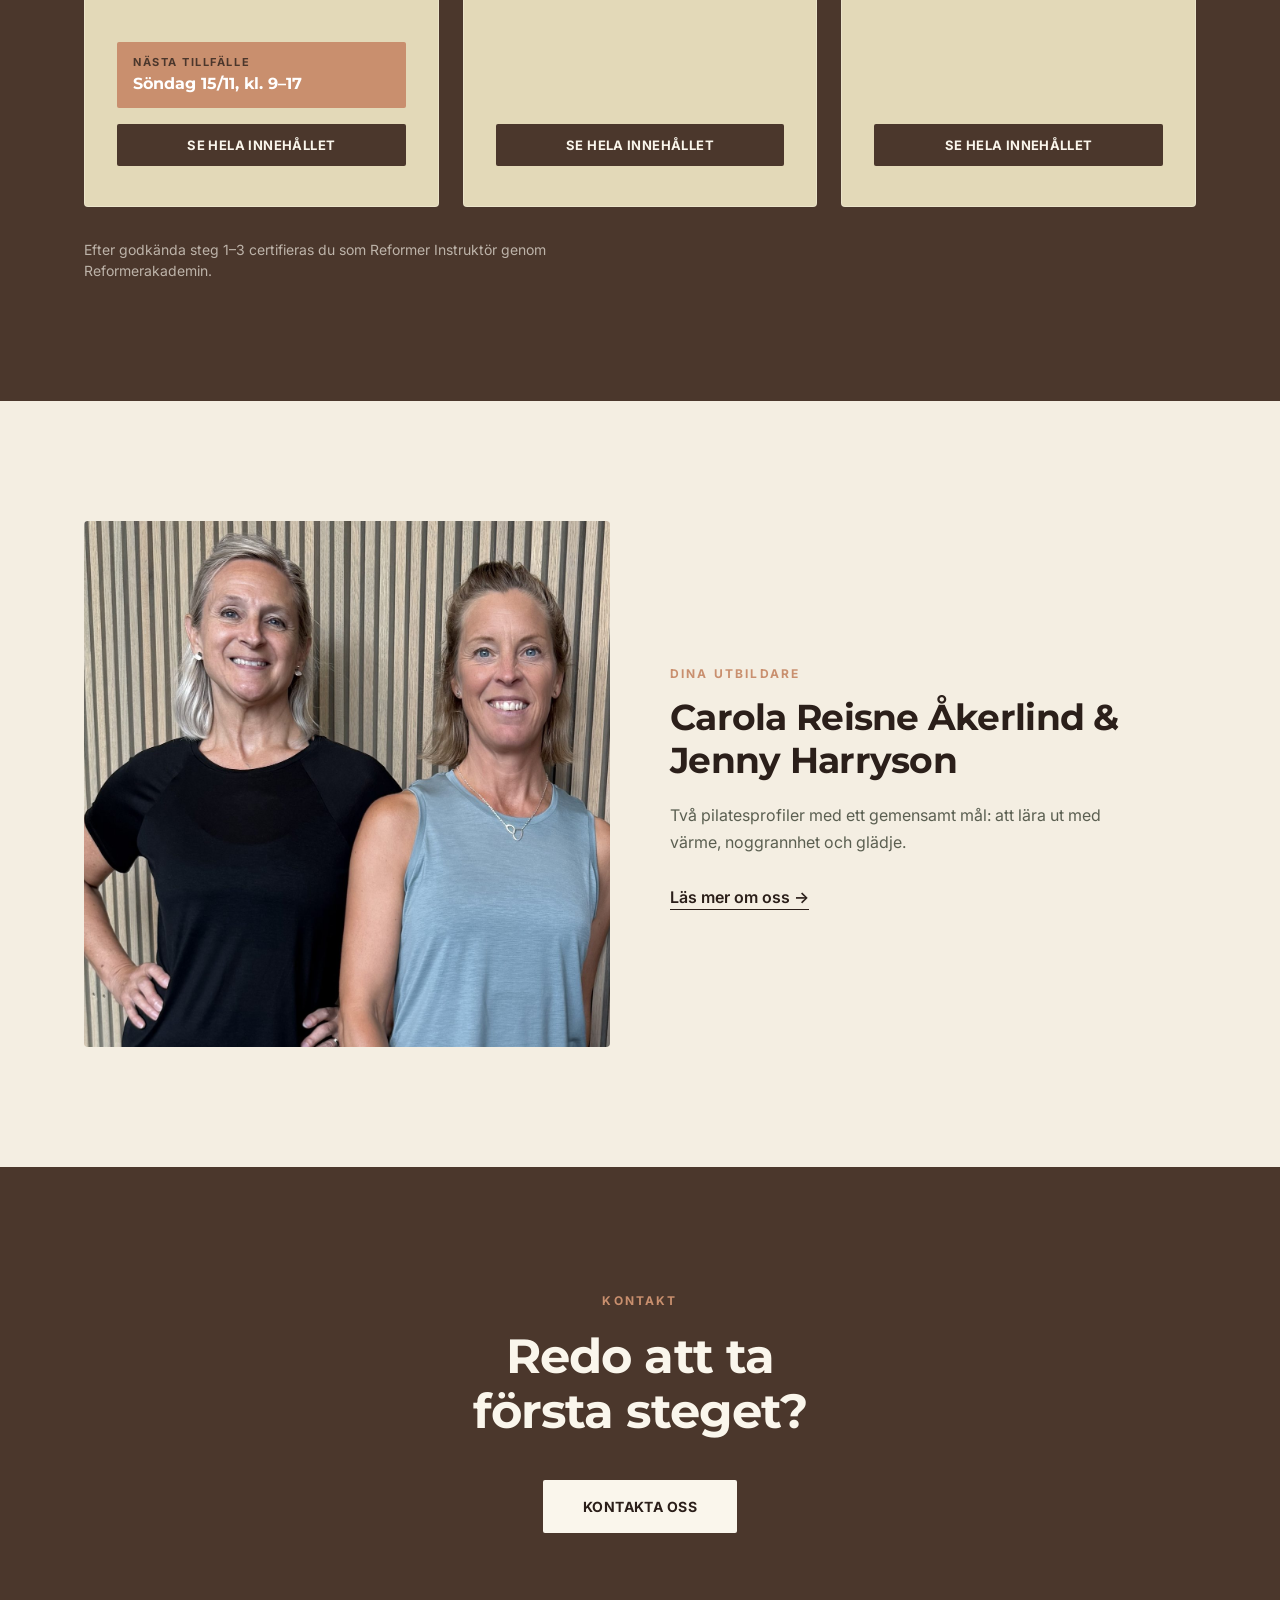
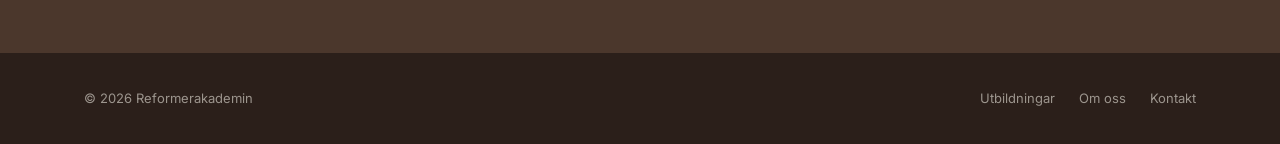
==== commit e4b0fd89: "Brun färgpalett, beige utbildningskort, datumrutor och blush som accentfärg" ====
--- a/index.html
+++ b/index.html
@@ -139,11 +139,15 @@
                 <li>8 timmars praktisk utbildning</li>
                 <li>Examinering vid kursens slut</li>
               </ul>
+              <div class="plan-date">
+                <span>Nästa tillfälle</span>
+                <strong>Söndag 15/11, kl. 9–17</strong>
+              </div>
               <a href="utbildningar.html#steg-1" class="btn"
                 >Se hela innehållet</a
               >
             </div>
-            <div class="plan featured">
+            <div class="plan">
               <span class="tagline">Steg 2</span>
               <h3>Master Trainer/Advanced Hybrid Coach</h3>
               <p class="req">Förkunskaper: Reformer Trainer eller liknande</p>
--- a/assets/css/styles.css
+++ b/assets/css/styles.css
@@ -12,10 +12,10 @@
   /* Färger */
   --cream: #f4eee2; /* primär bakgrund (beige) */
   --paper: #faf6ec; /* ljusare ytor */
-  --ink: #23281f; /* text & mörka sektioner */
+  --ink: #2b1f1a; /* text & mörka sektioner */
   --ink-soft: #5b5f51; /* sekundär text */
-  --moss: #4c5b3f; /* sekundärfärg (mossgrön) */
-  --moss-deep: #3a4530; /* mörkare grön */
+  --moss: #c98f6e; /* blush, används för små rubriker och accenttext */
+  --moss-deep: #4b372c; /* mörkare brun */
   --blush: #c98f6e; /* accent (varm lera) */
   --line: #dfd8c4; /* tunna linjer */
 
@@ -1079,3 +1079,145 @@
     height: 340px;
   }
 }
+/* ===== Utbildningssektionen: ljusare brun bakgrund och tydliga kort ===== */
+.pricing {
+  background: #4b372c;
+}
+.plans {
+  gap: 24px;
+  background: none;
+  border: 0;
+}
+.plan {
+  background: #5e4234;
+  border: 1px solid rgba(250, 246, 236, 0.32);
+  border-radius: 4px;
+}
+.plan .btn {
+  background: var(--blush);
+}
+/* ===== Utbildningskort: beige (B), med datumruta ===== */
+.plan,
+.plan.featured {
+  background: #e3d9b8;
+  border: 1px solid rgba(250, 246, 236, 0.35);
+  border-radius: 4px;
+}
+.plan h3 {
+  color: var(--ink);
+}
+.plan .tagline,
+.plan .req {
+  color: var(--moss);
+}
+.plan .summary {
+  color: var(--ink-soft);
+}
+.plan li {
+  color: var(--ink-soft);
+  border-top-color: rgba(43, 31, 26, 0.16);
+}
+.plan .btn,
+.plan.featured .btn {
+  background: var(--moss-deep);
+  color: var(--paper);
+}
+.plan .btn:hover {
+  background: var(--ink);
+}
+.plan-date {
+  margin-bottom: 16px;
+  padding: 12px 16px;
+  background: var(--blush);
+  border-radius: 4px;
+  display: flex;
+  flex-direction: column;
+  gap: 2px;
+}
+.plan-date span {
+  font-size: 11px;
+  letter-spacing: 0.14em;
+  text-transform: uppercase;
+  font-weight: 700;
+  color: rgba(255, 255, 255, 0.85);
+}
+.plan-date strong {
+  font-family: var(--font-display);
+  font-size: 16px;
+  font-weight: 700;
+  color: #fff;
+}
+.plan-date.soon strong {
+  font-family: var(--font-body);
+  font-weight: 500;
+  font-size: 14px;
+  color: rgba(255, 255, 255, 0.92);
+}
+/* ===== Nästa utbildningstillfälle (banner på stegsidan) ===== */
+.next-date {
+  display: flex;
+  flex-wrap: wrap;
+  align-items: center;
+  gap: 8px 28px;
+  max-width: 100%;
+  margin-top: 32px;
+  padding: 18px 24px;
+  background: var(--moss-deep);
+  color: var(--paper);
+  border-radius: 4px;
+}
+.next-date .nd-label {
+  flex-basis: 100%;
+  font-size: 12px;
+  letter-spacing: 0.16em;
+  text-transform: uppercase;
+  font-weight: 700;
+  color: var(--blush);
+}
+.next-date strong {
+  font-family: var(--font-display);
+  font-size: clamp(18px, 2.2vw, 22px);
+  font-weight: 700;
+}
+.next-date .nd-link {
+  font-weight: 600;
+  font-size: 14px;
+  border-bottom: 1px solid var(--blush);
+  padding-bottom: 2px;
+}
+.next-date .nd-link:hover {
+  color: var(--blush);
+}
+/* ===== Datumruta på utbildningskorten: blush med mörkbrun etikett ===== */
+.plan .plan-date {
+  background: var(--blush);
+  border-radius: 2px;
+}
+.plan .plan-date span {
+  color: var(--moss-deep);
+}
+.plan .plan-date strong {
+  color: #fff;
+}
+.plan .plan-date.soon strong {
+  color: rgba(255, 255, 255, 0.92);
+}
+/* ===== Datumruta på stegsidorna: samma som på korten ===== */
+.step-head .next-date {
+  background: var(--blush);
+  border-radius: 2px;
+}
+.step-head .next-date .nd-label {
+  color: var(--moss-deep);
+}
+.step-head .next-date strong {
+  color: #fff;
+}
+.step-head .next-date .nd-link {
+  color: #fff;
+  border-bottom-color: rgba(255, 255, 255, 0.7);
+}
+.step-head .next-date .nd-link:hover {
+  color: var(--moss-deep);
+  border-bottom-color: var(--moss-deep);
+}
